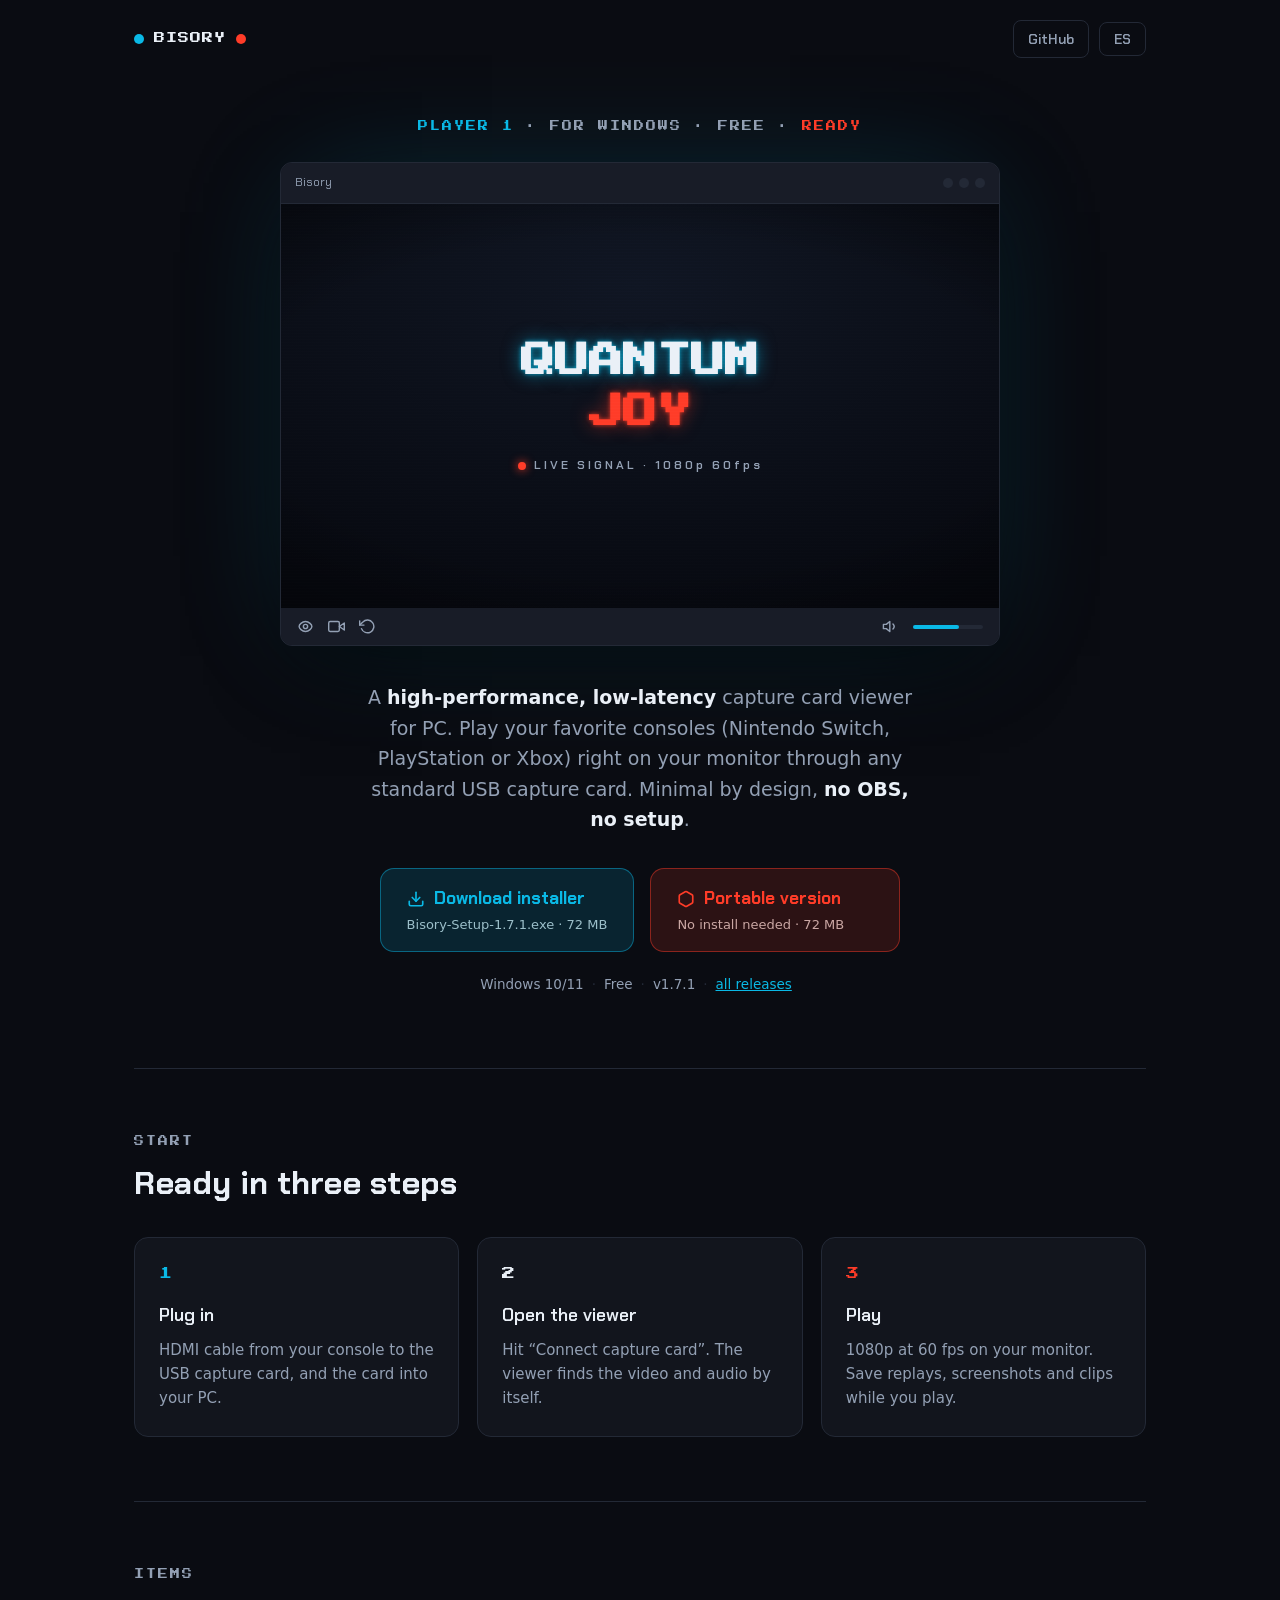
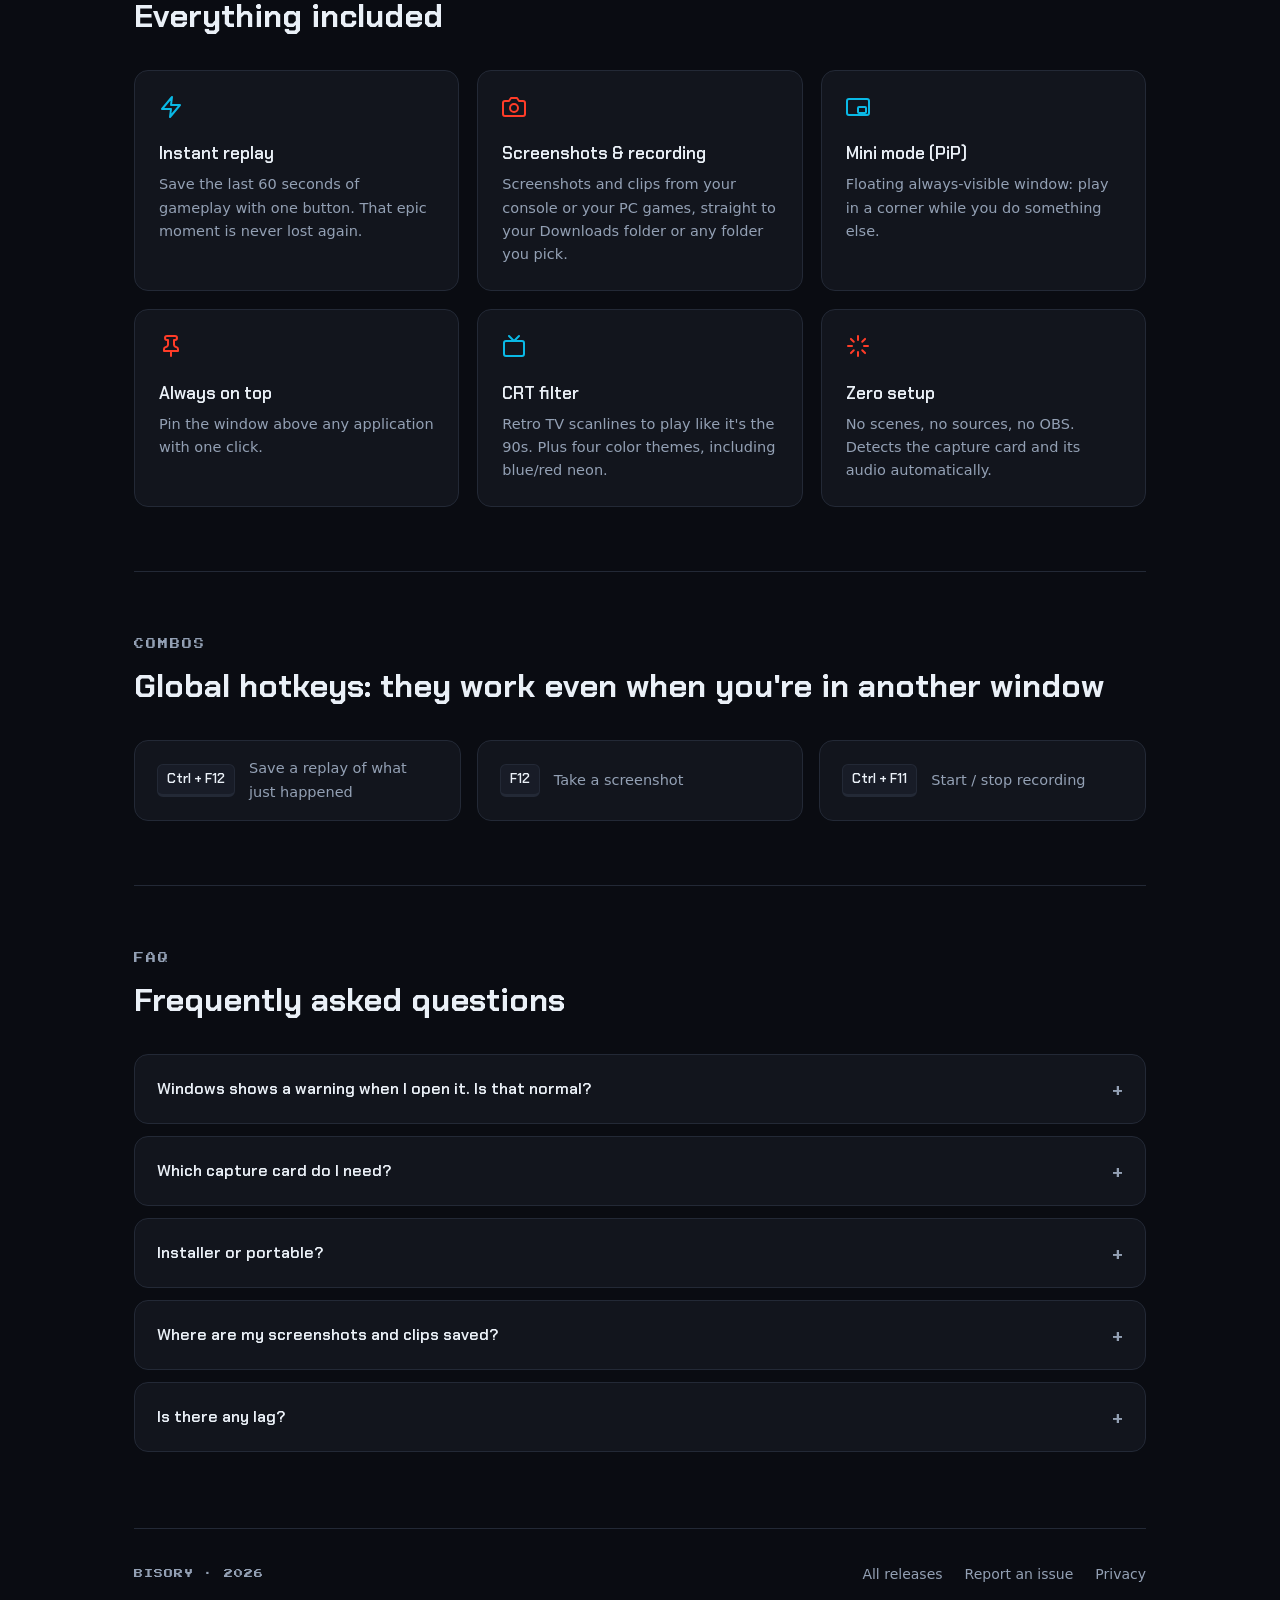
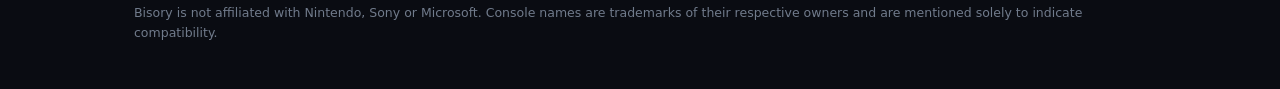
==== docs/index.html @ 3d4b0441 "Bisory 1.7.1 en la portada Co-Authored-By: Claude Opus 5.5 <noreply@anthropic.com>" ====
<!DOCTYPE html>
<html lang="es">
<head>
<meta charset="UTF-8">
<meta name="viewport" content="width=device-width, initial-scale=1">
<title>Bisory: Visor de capturadora para PC</title>
<meta name="description" content="Bisory: visor de capturadora de alto rendimiento y baja latencia. Juega tus consolas en el monitor de tu PC con cualquier capturadora USB. Sin OBS, sin configurar nada. Gratis.">
<link rel="icon" href="icon.ico">
<link rel="preconnect" href="https://fonts.googleapis.com">
<link rel="preconnect" href="https://fonts.gstatic.com" crossorigin>
<link href="https://fonts.googleapis.com/css2?family=Chakra+Petch:wght@500;600;700&family=Press+Start+2P&display=swap" rel="stylesheet">
<style>
  :root{
    --bg:#0A0C12;
    --surface:#12151D;
    --surface-2:#181C27;
    --border:#232936;
    --text:#EAF0F7;
    --muted:#93A0B4;
    --blue:#0AB9E6;
    --red:#FF3C28;
    --blue-dim:rgba(10,185,230,.14);
    --red-dim:rgba(255,60,40,.14);
    --radius:14px;
    --font-display:"Chakra Petch",system-ui,sans-serif;
    --font-pixel:"Press Start 2P",monospace;
    --font-body:system-ui,-apple-system,"Segoe UI",Roboto,sans-serif;
  }
  *{margin:0;padding:0;box-sizing:border-box}
  html{scroll-behavior:smooth}
  body{
    background:var(--bg);
    color:var(--text);
    font-family:var(--font-body);
    font-size:16px;
    line-height:1.6;
    -webkit-font-smoothing:antialiased;
  }
  ::selection{background:var(--blue);color:#03222c}

  a{color:var(--blue)}
  a:focus-visible,button:focus-visible,summary:focus-visible{
    outline:2px solid var(--blue);outline-offset:3px;border-radius:4px;
  }

  .wrap{max-width:1060px;margin:0 auto;padding:0 24px}

  /* ---------- top bar ---------- */
  header{
    display:flex;align-items:center;justify-content:space-between;
    padding:20px 0;
  }
  .brand{
    font-family:var(--font-pixel);font-size:11px;letter-spacing:1px;
    color:var(--text);text-decoration:none;display:flex;align-items:center;gap:10px;
  }
  .brand .dot-l{width:10px;height:10px;border-radius:50%;background:var(--blue)}
  .brand .dot-r{width:10px;height:10px;border-radius:50%;background:var(--red)}
  .top-actions{display:flex;align-items:center;gap:10px}
  .lang-btn,.gh-link{
    font-family:var(--font-display);font-weight:600;font-size:14px;
    color:var(--muted);background:none;border:1px solid var(--border);
    border-radius:8px;padding:7px 14px;cursor:pointer;text-decoration:none;
    transition:color .2s,border-color .2s;
  }
  .lang-btn:hover,.gh-link:hover{color:var(--text);border-color:var(--muted)}

  /* ---------- hero ---------- */
  .hero{padding:40px 0 72px;text-align:center}
  .eyebrow{
    font-family:var(--font-pixel);font-size:10px;color:var(--muted);
    letter-spacing:2px;display:block;margin-bottom:28px;
  }
  .eyebrow .b{color:var(--blue)} .eyebrow .r{color:var(--red)}

  /* the app window mock */
  .visor{
    max-width:720px;margin:0 auto;
    background:var(--surface);
    border:1px solid var(--border);
    border-radius:12px;
    box-shadow:0 30px 80px -20px rgba(0,0,0,.7), 0 0 120px -30px rgba(10,185,230,.25);
    overflow:hidden;
    text-align:left;
  }
  .visor-titlebar{
    display:flex;align-items:center;gap:8px;
    padding:10px 14px;background:var(--surface-2);
    border-bottom:1px solid var(--border);
    font-size:12px;color:var(--muted);font-family:var(--font-display);
  }
  .visor-titlebar .win-dots{display:flex;gap:6px;margin-left:auto}
  .visor-titlebar .win-dots span{width:10px;height:10px;border-radius:50%;background:var(--border)}
  .screen{
    position:relative;aspect-ratio:16/9;
    background:radial-gradient(120% 120% at 50% 20%, #101623 0%, #070910 70%);
    display:flex;flex-direction:column;align-items:center;justify-content:center;
    gap:18px;overflow:hidden;
  }
  .screen.on{animation:crt-on .55s cubic-bezier(.23,1,.32,1) both}
  @keyframes crt-on{
    0%{transform:scaleY(.006) scaleX(.7);filter:brightness(6)}
    55%{transform:scaleY(1.02) scaleX(1);filter:brightness(1.6)}
    100%{transform:scale(1);filter:brightness(1)}
  }
  /* scanlines */
  .screen::after{
    content:"";position:absolute;inset:0;pointer-events:none;
    background:repeating-linear-gradient(to bottom, rgba(255,255,255,.035) 0 1px, transparent 1px 3px);
    mix-blend-mode:overlay;
  }
  .screen::before{
    content:"";position:absolute;inset:0;pointer-events:none;
    background:radial-gradient(90% 70% at 50% 50%, transparent 60%, rgba(0,0,0,.5) 100%);
  }
  .screen h1{
    font-family:var(--font-pixel);font-size:clamp(18px,4.4vw,34px);
    line-height:1.5;text-align:center;
    color:var(--text);
    text-shadow:0 0 18px rgba(10,185,230,.55), 0 0 4px rgba(10,185,230,.8);
  }
  .screen h1 .r{color:var(--red);text-shadow:0 0 18px rgba(255,60,40,.55),0 0 4px rgba(255,60,40,.8)}
  .live{
    display:flex;align-items:center;gap:8px;
    font-family:var(--font-display);font-weight:600;font-size:12px;
    letter-spacing:3px;color:var(--muted);
  }
  .live i{
    width:8px;height:8px;border-radius:50%;background:var(--red);
    box-shadow:0 0 10px var(--red);
    animation:blink 1.6s ease-in-out infinite;
  }
  @keyframes blink{0%,100%{opacity:1}50%{opacity:.35}}
  .visor-toolbar{
    display:flex;align-items:center;gap:14px;
    padding:10px 16px;background:var(--surface-2);
    border-top:1px solid var(--border);
    color:var(--muted);
  }
  .visor-toolbar svg{width:17px;height:17px;flex:none}
  .visor-toolbar .sep{flex:1}
  .visor-toolbar .vol{
    width:70px;height:4px;border-radius:2px;background:var(--border);position:relative;
  }
  .visor-toolbar .vol::after{
    content:"";position:absolute;left:0;top:0;bottom:0;width:65%;
    border-radius:2px;background:var(--blue);
  }

  .tagline{
    max-width:560px;margin:36px auto 0;
    font-size:19px;color:var(--muted);
  }
  .tagline strong{color:var(--text);font-weight:600}

  /* ---------- download buttons: the joy-con pair ---------- */
  .dl-pair{
    display:flex;justify-content:center;gap:16px;margin-top:34px;flex-wrap:wrap;
  }
  .dl{
    display:flex;flex-direction:column;align-items:flex-start;gap:2px;
    font-family:var(--font-display);text-decoration:none;
    border-radius:var(--radius);padding:16px 26px;min-width:250px;
    border:1px solid;transition:transform .18s ease,box-shadow .18s ease;
  }
  .dl:active{transform:scale(.97)}
  .dl .t{font-weight:700;font-size:17px;display:flex;align-items:center;gap:9px}
  .dl .t svg{width:18px;height:18px}
  .dl .s{font-size:13px;opacity:.75;font-family:var(--font-body)}
  .dl-blue{
    color:#CDF3FD;background:var(--blue-dim);border-color:rgba(10,185,230,.45);
  }
  .dl-blue:hover{transform:translateY(-2px);box-shadow:0 8px 34px -6px rgba(10,185,230,.45)}
  .dl-blue .t{color:var(--blue)}
  .dl-red{
    color:#FFD9D4;background:var(--red-dim);border-color:rgba(255,60,40,.45);
  }
  .dl-red:hover{transform:translateY(-2px);box-shadow:0 8px 34px -6px rgba(255,60,40,.45)}
  .dl-red .t{color:var(--red)}
  .meta-line{
    margin-top:22px;font-size:13.5px;color:var(--muted);
    display:flex;justify-content:center;gap:8px;flex-wrap:wrap;
  }
  .meta-line span::after{content:"·";margin-left:8px;color:var(--border)}
  .meta-line span:last-child::after{content:""}

  /* ---------- sections ---------- */
  section{padding:64px 0;border-top:1px solid var(--border)}
  .sec-label{
    font-family:var(--font-pixel);font-size:10px;letter-spacing:2px;
    color:var(--muted);display:block;margin-bottom:14px;
  }
  h2{
    font-family:var(--font-display);font-weight:700;
    font-size:clamp(24px,3.4vw,32px);line-height:1.25;margin-bottom:34px;
  }

  /* steps: a real sequence */
  .steps{display:grid;grid-template-columns:repeat(3,1fr);gap:18px}
  .step{
    background:var(--surface);border:1px solid var(--border);
    border-radius:var(--radius);padding:26px 24px;
  }
  .step .n{
    font-family:var(--font-pixel);font-size:13px;color:var(--blue);
    display:block;margin-bottom:16px;
  }
  .step:nth-child(2) .n{color:var(--text)}
  .step:nth-child(3) .n{color:var(--red)}
  .step h3{font-family:var(--font-display);font-size:18px;font-weight:600;margin-bottom:8px}
  .step p{font-size:15px;color:var(--muted)}

  /* features */
  .grid{display:grid;grid-template-columns:repeat(3,1fr);gap:18px}
  .card{
    background:var(--surface);border:1px solid var(--border);
    border-radius:var(--radius);padding:24px;
    transition:border-color .2s;
  }
  .card:hover{border-color:#33405a}
  .card svg{width:24px;height:24px;color:var(--blue);margin-bottom:14px}
  .card:nth-child(even) svg{color:var(--red)}
  .card h3{font-family:var(--font-display);font-size:17px;font-weight:600;margin-bottom:6px}
  .card p{font-size:14.5px;color:var(--muted)}

  /* hotkeys */
  .keys{display:flex;gap:16px;flex-wrap:wrap}
  .key-row{
    display:flex;align-items:center;gap:14px;
    background:var(--surface);border:1px solid var(--border);
    border-radius:var(--radius);padding:16px 22px;flex:1;min-width:240px;
  }
  kbd{
    font-family:var(--font-display);font-size:13px;font-weight:600;
    background:var(--surface-2);border:1px solid var(--border);
    border-bottom-width:3px;border-radius:6px;padding:4px 9px;
    color:var(--text);white-space:nowrap;
  }
  .key-row p{font-size:14.5px;color:var(--muted)}

  /* faq */
  details{
    background:var(--surface);border:1px solid var(--border);
    border-radius:var(--radius);margin-bottom:12px;overflow:hidden;
  }
  summary{
    font-family:var(--font-display);font-weight:600;font-size:16px;
    padding:18px 22px;cursor:pointer;list-style:none;
    display:flex;justify-content:space-between;align-items:center;gap:12px;
  }
  summary::-webkit-details-marker{display:none}
  summary::after{content:"+";font-size:20px;color:var(--muted);flex:none}
  details[open] summary::after{content:"–"}
  details .a{padding:0 22px 20px;color:var(--muted);font-size:15px}
  details .a strong{color:var(--text)}
  details .a code{
    font-family:var(--font-display);background:var(--surface-2);
    padding:1px 7px;border-radius:5px;font-size:13.5px;color:var(--text);
  }

  /* footer */
  footer{
    border-top:1px solid var(--border);padding:34px 0 46px;
    display:flex;justify-content:space-between;align-items:center;gap:14px;flex-wrap:wrap;
    color:var(--muted);font-size:14px;
  }
  footer .f-brand{font-family:var(--font-pixel);font-size:9px;letter-spacing:1px}
  footer .legal{flex-basis:100%;font-size:12.5px;color:var(--muted);opacity:.75;margin-top:4px}
  footer nav{display:flex;gap:22px;flex-wrap:wrap}
  footer a{color:var(--muted);text-decoration:none}
  footer a:hover{color:var(--text)}

  /* ---------- responsive ---------- */
  @media (max-width:860px){
    .steps,.grid{grid-template-columns:1fr 1fr}
  }
  @media (max-width:600px){
    .steps,.grid{grid-template-columns:1fr}
    .hero{padding-top:22px}
    .visor-toolbar{gap:10px}
    .visor-toolbar .vol{display:none}
    .dl{width:100%;align-items:center}
    .dl .s{text-align:center}
    section{padding:48px 0}
  }
  @media (prefers-reduced-motion:reduce){
    .screen.on{animation:none}
    .live i{animation:none}
    .dl,.dl:hover{transition:none;transform:none}
    html{scroll-behavior:auto}
  }
</style>
</head>
<body>

<div class="wrap">
  <header>
    <a class="brand" href="#"><span class="dot-l"></span>BISORY<span class="dot-r"></span></a>
    <div class="top-actions">
      <a class="gh-link" href="https://github.com/ylimecc/Bisory" rel="noopener">GitHub</a>
      <button class="lang-btn" id="langBtn" aria-label="Switch language">EN</button>
    </div>
  </header>

  <!-- ================= HERO ================= -->
  <main class="hero">
    <span class="eyebrow"><span class="b">PLAYER 1</span> · <span data-i18n="eyebrow">PARA WINDOWS · GRATIS</span> · <span class="r">READY</span></span>

    <div class="visor" role="img" aria-label="Ventana de la aplicación Bisory mostrando la señal de una consola">
      <div class="visor-titlebar">
        Bisory
        <div class="win-dots"><span></span><span></span><span></span></div>
      </div>
      <div class="screen" id="screen">
        <h1>QUANTUM<br><span class="r">JOY</span></h1>
        <div class="live"><i></i><span data-i18n="live">SEÑAL EN VIVO · 1080p 60fps</span></div>
      </div>
      <div class="visor-toolbar" aria-hidden="true">
        <svg viewBox="0 0 24 24" fill="none" stroke="currentColor" stroke-width="2" stroke-linecap="round" stroke-linejoin="round"><circle cx="12" cy="12" r="3"/><path d="M12 5c-5 0-9 4.5-9 7s4 7 9 7 9-4.5 9-7-4-7-9-7z"/></svg>
        <svg viewBox="0 0 24 24" fill="none" stroke="currentColor" stroke-width="2" stroke-linecap="round" stroke-linejoin="round"><path d="M23 7l-7 5 7 5V7z"/><rect x="1" y="5" width="15" height="14" rx="2"/></svg>
        <svg viewBox="0 0 24 24" fill="none" stroke="currentColor" stroke-width="2" stroke-linecap="round" stroke-linejoin="round"><path d="M1 4v6h6"/><path d="M3.5 15a9 9 0 1 0 2-9.4L1 10"/></svg>
        <div class="sep"></div>
        <svg viewBox="0 0 24 24" fill="none" stroke="currentColor" stroke-width="2" stroke-linecap="round" stroke-linejoin="round"><polygon points="11 5 6 9 2 9 2 15 6 15 11 19 11 5"/><path d="M15.5 8.5a5 5 0 0 1 0 7"/></svg>
        <div class="vol"></div>
      </div>
    </div>

    <p class="tagline" data-i18n="tagline">Visor de capturadora <strong>de alto rendimiento y baja latencia</strong> para PC. Juega tus consolas favoritas (Nintendo Switch, PlayStation o Xbox) directamente en tu monitor con cualquier capturadora USB estándar. Minimalista, <strong>sin OBS, sin configurar nada</strong>.</p>

    <div class="dl-pair">
      <a class="dl dl-blue" href="https://github.com/ylimecc/Bisory/releases/download/v1.7.1/Bisory-Setup-1.7.1.exe">
        <span class="t">
          <svg viewBox="0 0 24 24" fill="none" stroke="currentColor" stroke-width="2.2" stroke-linecap="round" stroke-linejoin="round"><path d="M21 15v4a2 2 0 0 1-2 2H5a2 2 0 0 1-2-2v-4"/><polyline points="7 10 12 15 17 10"/><line x1="12" y1="15" x2="12" y2="3"/></svg>
          <span data-i18n="dl1">Descargar instalador</span>
        </span>
        <span class="s" data-i18n="dl1s">Bisory-Setup-1.7.1.exe · 72 MB</span>
      </a>
      <a class="dl dl-red" href="https://github.com/ylimecc/Bisory/releases/download/v1.7.1/Bisory-Portable-1.7.1.exe">
        <span class="t">
          <svg viewBox="0 0 24 24" fill="none" stroke="currentColor" stroke-width="2.2" stroke-linecap="round" stroke-linejoin="round"><path d="M21 16V8a2 2 0 0 0-1-1.73l-7-4a2 2 0 0 0-2 0l-7 4A2 2 0 0 0 3 8v8a2 2 0 0 0 1 1.73l7 4a2 2 0 0 0 2 0l7-4A2 2 0 0 0 21 16z"/></svg>
          <span data-i18n="dl2">Versión portable</span>
        </span>
        <span class="s" data-i18n="dl2s">Sin instalación · 72 MB</span>
      </a>
    </div>

    <div class="meta-line">
      <span>Windows 10/11</span>
      <span data-i18n="meta1">Gratis</span>
      <span>v1.7.1</span>
      <span><a href="https://github.com/ylimecc/Bisory/releases" rel="noopener" data-i18n="meta2">todas las versiones</a></span>
    </div>
  </main>

  <!-- ================= STEPS ================= -->
  <section id="como">
    <span class="sec-label" data-i18n="s1label">START</span>
    <h2 data-i18n="s1title">Listo en tres pasos</h2>
    <div class="steps">
      <div class="step">
        <span class="n">1</span>
        <h3 data-i18n="st1t">Conecta</h3>
        <p data-i18n="st1p">De tu consola, cable HDMI a la capturadora USB, y la capturadora a tu PC.</p>
      </div>
      <div class="step">
        <span class="n">2</span>
        <h3 data-i18n="st2t">Abre el visor</h3>
        <p data-i18n="st2p">Pulsa «Conectar capturadora». El visor detecta el video y el audio solo.</p>
      </div>
      <div class="step">
        <span class="n">3</span>
        <h3 data-i18n="st3t">Juega</h3>
        <p data-i18n="st3p">1080p a 60 fps en tu monitor. Guarda replays, capturas y clips mientras juegas.</p>
      </div>
    </div>
  </section>

  <!-- ================= FEATURES ================= -->
  <section id="funciones">
    <span class="sec-label" data-i18n="s2label">ITEMS</span>
    <h2 data-i18n="s2title">Todo lo que trae</h2>
    <div class="grid">
      <div class="card">
        <svg viewBox="0 0 24 24" fill="none" stroke="currentColor" stroke-width="2" stroke-linecap="round" stroke-linejoin="round"><polygon points="13 2 3 14 12 14 11 22 21 10 12 10 13 2"/></svg>
        <h3 data-i18n="f1t">Replay instantáneo</h3>
        <p data-i18n="f1p">Guarda los últimos 60 segundos de juego con un botón. Ese golazo ya no se pierde.</p>
      </div>
      <div class="card">
        <svg viewBox="0 0 24 24" fill="none" stroke="currentColor" stroke-width="2" stroke-linecap="round" stroke-linejoin="round"><path d="M23 19a2 2 0 0 1-2 2H3a2 2 0 0 1-2-2V8a2 2 0 0 1 2-2h4l2-3h6l2 3h4a2 2 0 0 1 2 2z"/><circle cx="12" cy="13" r="4"/></svg>
        <h3 data-i18n="f2t">Captura y grabación</h3>
        <p data-i18n="f2p">Screenshots y clips de tu consola o de tus juegos de PC, directo a tu carpeta de Descargas o a la que tú elijas.</p>
      </div>
      <div class="card">
        <svg viewBox="0 0 24 24" fill="none" stroke="currentColor" stroke-width="2" stroke-linecap="round" stroke-linejoin="round"><rect x="1" y="4" width="22" height="16" rx="2"/><rect x="12" y="12" width="8" height="6" rx="1"/></svg>
        <h3 data-i18n="f3t">Modo mini (PiP)</h3>
        <p data-i18n="f3p">Ventana flotante siempre visible: juega en una esquina mientras haces otra cosa.</p>
      </div>
      <div class="card">
        <svg viewBox="0 0 24 24" fill="none" stroke="currentColor" stroke-width="2" stroke-linecap="round" stroke-linejoin="round"><line x1="12" y1="17" x2="12" y2="22"/><path d="M5 17h14v-1.76a2 2 0 0 0-1.11-1.79l-1.78-.9A2 2 0 0 1 15 10.76V6h1a2 2 0 0 0 0-4H8a2 2 0 0 0 0 4h1v4.76a2 2 0 0 1-1.11 1.79l-1.78.9A2 2 0 0 0 5 15.24Z"/></svg>
        <h3 data-i18n="f4t">Siempre encima</h3>
        <p data-i18n="f4p">Fija la ventana sobre cualquier aplicación con un clic.</p>
      </div>
      <div class="card">
        <svg viewBox="0 0 24 24" fill="none" stroke="currentColor" stroke-width="2" stroke-linecap="round" stroke-linejoin="round"><rect x="2" y="7" width="20" height="15" rx="2"/><polyline points="17 2 12 7 7 2"/></svg>
        <h3 data-i18n="f5t">Filtro CRT</h3>
        <p data-i18n="f5p">Scanlines de tele retro para jugar como en los 90. Y cuatro temas de color, incluido el neón azul/rojo.</p>
      </div>
      <div class="card">
        <svg viewBox="0 0 24 24" fill="none" stroke="currentColor" stroke-width="2" stroke-linecap="round" stroke-linejoin="round"><path d="M12 2v4"/><path d="M12 18v4"/><path d="M4.93 4.93l2.83 2.83"/><path d="M16.24 16.24l2.83 2.83"/><path d="M2 12h4"/><path d="M18 12h4"/><path d="M4.93 19.07l2.83-2.83"/><path d="M16.24 7.76l2.83-2.83"/></svg>
        <h3 data-i18n="f6t">Cero configuración</h3>
        <p data-i18n="f6p">Sin escenas, sin fuentes, sin OBS. Detecta la capturadora y el audio automáticamente.</p>
      </div>
    </div>
  </section>

  <!-- ================= HOTKEYS ================= -->
  <section id="hotkeys">
    <span class="sec-label" data-i18n="s3label">COMBOS</span>
    <h2 data-i18n="s3title">Atajos globales: funcionan aunque estés en otra ventana</h2>
    <div class="keys">
      <div class="key-row"><kbd>Ctrl + F12</kbd><p data-i18n="k1">Guardar replay de lo que acaba de pasar</p></div>
      <div class="key-row"><kbd>F12</kbd><p data-i18n="k2">Captura de pantalla</p></div>
      <div class="key-row"><kbd>Ctrl + F11</kbd><p data-i18n="k3">Grabar / detener clip</p></div>
    </div>
  </section>

  <!-- ================= FAQ ================= -->
  <section id="faq">
    <span class="sec-label">FAQ</span>
    <h2 data-i18n="s4title">Preguntas frecuentes</h2>

    <details>
      <summary data-i18n="q1">Windows me muestra una advertencia al abrirlo, ¿es normal?</summary>
      <div class="a" data-i18n-html="a1">Sí. El aviso de SmartScreen aparece porque el ejecutable no está firmado digitalmente (un certificado de firma cuesta cientos de dólares al año, y esta app es gratis). Pulsa <strong>«Más información» → «Ejecutar de todas formas»</strong>.</div>
    </details>
    <details>
      <summary data-i18n="q2">¿Qué capturadora necesito?</summary>
      <div class="a" data-i18n-html="a2">Cualquier capturadora USB HDMI genérica sirve. Está probado con capturadoras económicas de chip <code>MS2130</code> (como las Steren de ~$300 MXN) a 1080p 60 fps. Conéctala a un puerto USB 3.0 si tu PC tiene.</div>
    </details>
    <details>
      <summary data-i18n="q3">¿Instalador o portable?</summary>
      <div class="a" data-i18n-html="a3"><strong>Instalador</strong>: se instala normal, con acceso directo en el menú de inicio. <strong>Portable</strong>: un solo .exe que corre desde donde lo pongas (una USB, por ejemplo), sin instalar nada. Las dos versiones hacen exactamente lo mismo.</div>
    </details>
    <details>
      <summary data-i18n="q4">¿Dónde se guardan mis capturas y clips?</summary>
      <div class="a" data-i18n-html="a4">Por defecto en tu carpeta de <strong>Descargas</strong>. Puedes elegir otra carpeta en Ajustes → «Elegir carpeta de guardado».</div>
    </details>
    <details>
      <summary data-i18n="q5">¿Tiene retraso (lag)?</summary>
      <div class="a" data-i18n-html="a5">El retraso depende de la capturadora, no del visor. Con una MS2130 es de unas décimas de segundo: perfecto para jugar casual, RPGs o plataformas. Para juegos de pelea competitivos, juega mirando la TV y usa el visor para grabar.</div>
    </details>
  </section>

  <footer>
    <span class="f-brand">BISORY · 2026</span>
    <nav>
      <a href="https://github.com/ylimecc/Bisory/releases" rel="noopener" data-i18n="ft1">Todas las versiones</a>
      <a href="https://github.com/ylimecc/Bisory/issues" rel="noopener" data-i18n="ft3">Reportar un problema</a>
      <a href="privacidad.html" data-i18n="ft4">Privacidad</a>
    </nav>
    <p class="legal" data-i18n="legal">Bisory no está afiliado a Nintendo, Sony ni Microsoft. Los nombres de consolas son marcas de sus respectivos titulares y se mencionan únicamente para indicar compatibilidad.</p>
  </footer>
</div>

<script>
/* ---------- i18n ---------- */
const STRINGS = {
  es: {
    eyebrow:"PARA WINDOWS · GRATIS",
    live:"SEÑAL EN VIVO · 1080p 60fps",
    tagline:'Visor de capturadora <strong>de alto rendimiento y baja latencia</strong> para PC. Juega tus consolas favoritas (Nintendo Switch, PlayStation o Xbox) directamente en tu monitor con cualquier capturadora USB estándar. Minimalista, <strong>sin OBS, sin configurar nada</strong>.',
    dl1:"Descargar instalador", dl1s:"Bisory-Setup-1.7.1.exe · 72 MB",
    dl2:"Versión portable", dl2s:"Sin instalación · 72 MB",
    meta1:"Gratis", meta2:"todas las versiones",
    s1label:"START", s1title:"Listo en tres pasos",
    st1t:"Conecta", st1p:"De tu consola, cable HDMI a la capturadora USB, y la capturadora a tu PC.",
    st2t:"Abre el visor", st2p:"Pulsa «Conectar capturadora». El visor detecta el video y el audio solo.",
    st3t:"Juega", st3p:"1080p a 60 fps en tu monitor. Guarda replays, capturas y clips mientras juegas.",
    s2label:"ITEMS", s2title:"Todo lo que trae",
    f1t:"Replay instantáneo", f1p:"Guarda los últimos 60 segundos de juego con un botón. Ese golazo ya no se pierde.",
    f2t:"Captura y grabación", f2p:"Screenshots y clips de tu consola o de tus juegos de PC, directo a tu carpeta de Descargas o a la que tú elijas.",
    f3t:"Modo mini (PiP)", f3p:"Ventana flotante siempre visible: juega en una esquina mientras haces otra cosa.",
    f4t:"Siempre encima", f4p:"Fija la ventana sobre cualquier aplicación con un clic.",
    f5t:"Filtro CRT", f5p:"Scanlines de tele retro para jugar como en los 90. Y cuatro temas de color, incluido el neón azul/rojo.",
    f6t:"Cero configuración", f6p:"Sin escenas, sin fuentes, sin OBS. Detecta la capturadora y el audio automáticamente.",
    s3label:"COMBOS", s3title:"Atajos globales: funcionan aunque estés en otra ventana",
    k1:"Guardar replay de lo que acaba de pasar", k2:"Captura de pantalla", k3:"Grabar / detener clip",
    s4title:"Preguntas frecuentes",
    q1:"Windows me muestra una advertencia al abrirlo, ¿es normal?",
    a1:'Sí. El aviso de SmartScreen aparece porque el ejecutable no está firmado digitalmente (un certificado de firma cuesta cientos de dólares al año, y esta app es gratis). Pulsa <strong>«Más información» → «Ejecutar de todas formas»</strong>.',
    q2:"¿Qué capturadora necesito?",
    a2:'Cualquier capturadora USB HDMI genérica sirve. Está probado con capturadoras económicas de chip <code>MS2130</code> (como las Steren de ~$300 MXN) a 1080p 60 fps. Conéctala a un puerto USB 3.0 si tu PC tiene.',
    q3:"¿Instalador o portable?",
    a3:'<strong>Instalador</strong>: se instala normal, con acceso directo en el menú de inicio. <strong>Portable</strong>: un solo .exe que corre desde donde lo pongas (una USB, por ejemplo), sin instalar nada. Las dos versiones hacen exactamente lo mismo.',
    q4:"¿Dónde se guardan mis capturas y clips?",
    a4:'Por defecto en tu carpeta de <strong>Descargas</strong>. Puedes elegir otra carpeta en Ajustes → «Elegir carpeta de guardado».',
    q5:"¿Tiene retraso (lag)?",
    a5:'El retraso depende de la capturadora, no del visor. Con una MS2130 es de unas décimas de segundo: perfecto para jugar casual, RPGs o plataformas. Para juegos de pelea competitivos, juega mirando la TV y usa el visor para grabar.',
    ft1:"Todas las versiones", ft3:"Reportar un problema", ft4:"Privacidad",
    legal:"Bisory no está afiliado a Nintendo, Sony ni Microsoft. Los nombres de consolas son marcas de sus respectivos titulares y se mencionan únicamente para indicar compatibilidad.",
    title:"Bisory: Visor de capturadora para PC"
  },
  en: {
    eyebrow:"FOR WINDOWS · FREE",
    live:"LIVE SIGNAL · 1080p 60fps",
    tagline:'A <strong>high-performance, low-latency</strong> capture card viewer for PC. Play your favorite consoles (Nintendo Switch, PlayStation or Xbox) right on your monitor through any standard USB capture card. Minimal by design, <strong>no OBS, no setup</strong>.',
    dl1:"Download installer", dl1s:"Bisory-Setup-1.7.1.exe · 72 MB",
    dl2:"Portable version", dl2s:"No install needed · 72 MB",
    meta1:"Free", meta2:"all releases",
    s1label:"START", s1title:"Ready in three steps",
    st1t:"Plug in", st1p:"HDMI cable from your console to the USB capture card, and the card into your PC.",
    st2t:"Open the viewer", st2p:"Hit “Connect capture card”. The viewer finds the video and audio by itself.",
    st3t:"Play", st3p:"1080p at 60 fps on your monitor. Save replays, screenshots and clips while you play.",
    s2label:"ITEMS", s2title:"Everything included",
    f1t:"Instant replay", f1p:"Save the last 60 seconds of gameplay with one button. That epic moment is never lost again.",
    f2t:"Screenshots & recording", f2p:"Screenshots and clips from your console or your PC games, straight to your Downloads folder or any folder you pick.",
    f3t:"Mini mode (PiP)", f3p:"Floating always-visible window: play in a corner while you do something else.",
    f4t:"Always on top", f4p:"Pin the window above any application with one click.",
    f5t:"CRT filter", f5p:"Retro TV scanlines to play like it's the 90s. Plus four color themes, including blue/red neon.",
    f6t:"Zero setup", f6p:"No scenes, no sources, no OBS. Detects the capture card and its audio automatically.",
    s3label:"COMBOS", s3title:"Global hotkeys: they work even when you're in another window",
    k1:"Save a replay of what just happened", k2:"Take a screenshot", k3:"Start / stop recording",
    s4title:"Frequently asked questions",
    q1:"Windows shows a warning when I open it. Is that normal?",
    a1:'Yes. The SmartScreen warning appears because the executable is not code-signed (a signing certificate costs hundreds of dollars a year, and this app is free). Click <strong>“More info” → “Run anyway”</strong>.',
    q2:"Which capture card do I need?",
    a2:'Any generic USB HDMI capture card works. Tested with cheap <code>MS2130</code>-chip cards at 1080p 60 fps. Plug it into a USB 3.0 port if your PC has one.',
    q3:"Installer or portable?",
    a3:'<strong>Installer</strong>: installs normally, with a Start-menu shortcut. <strong>Portable</strong>: a single .exe that runs from anywhere (a USB stick, for example), nothing to install. Both versions do exactly the same.',
    q4:"Where are my screenshots and clips saved?",
    a4:'In your <strong>Downloads</strong> folder by default. You can pick another folder in Settings → “Choose save folder”.',
    q5:"Is there any lag?",
    a5:'Latency comes from the capture card, not the viewer. With an MS2130 it\'s a few tenths of a second: great for casual play, RPGs or platformers. For competitive fighting games, play on the TV and use the viewer to record.',
    ft1:"All releases", ft3:"Report an issue", ft4:"Privacy",
    legal:"Bisory is not affiliated with Nintendo, Sony or Microsoft. Console names are trademarks of their respective owners and are mentioned solely to indicate compatibility.",
    title:"Bisory: Capture card viewer for PC"
  }
};

const langBtn = document.getElementById("langBtn");
let lang = localStorage.getItem("vs-lang") || (navigator.language||"es").slice(0,2);
if (lang !== "en") lang = "es";

function apply(){
  const t = STRINGS[lang];
  document.documentElement.lang = lang;
  document.title = t.title;
  langBtn.textContent = lang === "es" ? "EN" : "ES";
  document.querySelectorAll("[data-i18n]").forEach(el=>{
    const k = el.getAttribute("data-i18n");
    if (t[k] !== undefined) el.innerHTML = t[k];
  });
  document.querySelectorAll("[data-i18n-html]").forEach(el=>{
    const k = el.getAttribute("data-i18n-html");
    if (t[k] !== undefined) el.innerHTML = t[k];
  });
}
langBtn.addEventListener("click", ()=>{
  lang = lang === "es" ? "en" : "es";
  localStorage.setItem("vs-lang", lang);
  apply();
});
apply();

/* ---------- CRT power-on ---------- */
window.addEventListener("load", ()=>{
  document.getElementById("screen").classList.add("on");
});
</script>
  <script>if ("serviceWorker" in navigator) navigator.serviceWorker.register("sw.js");</script>
</body>
</html>
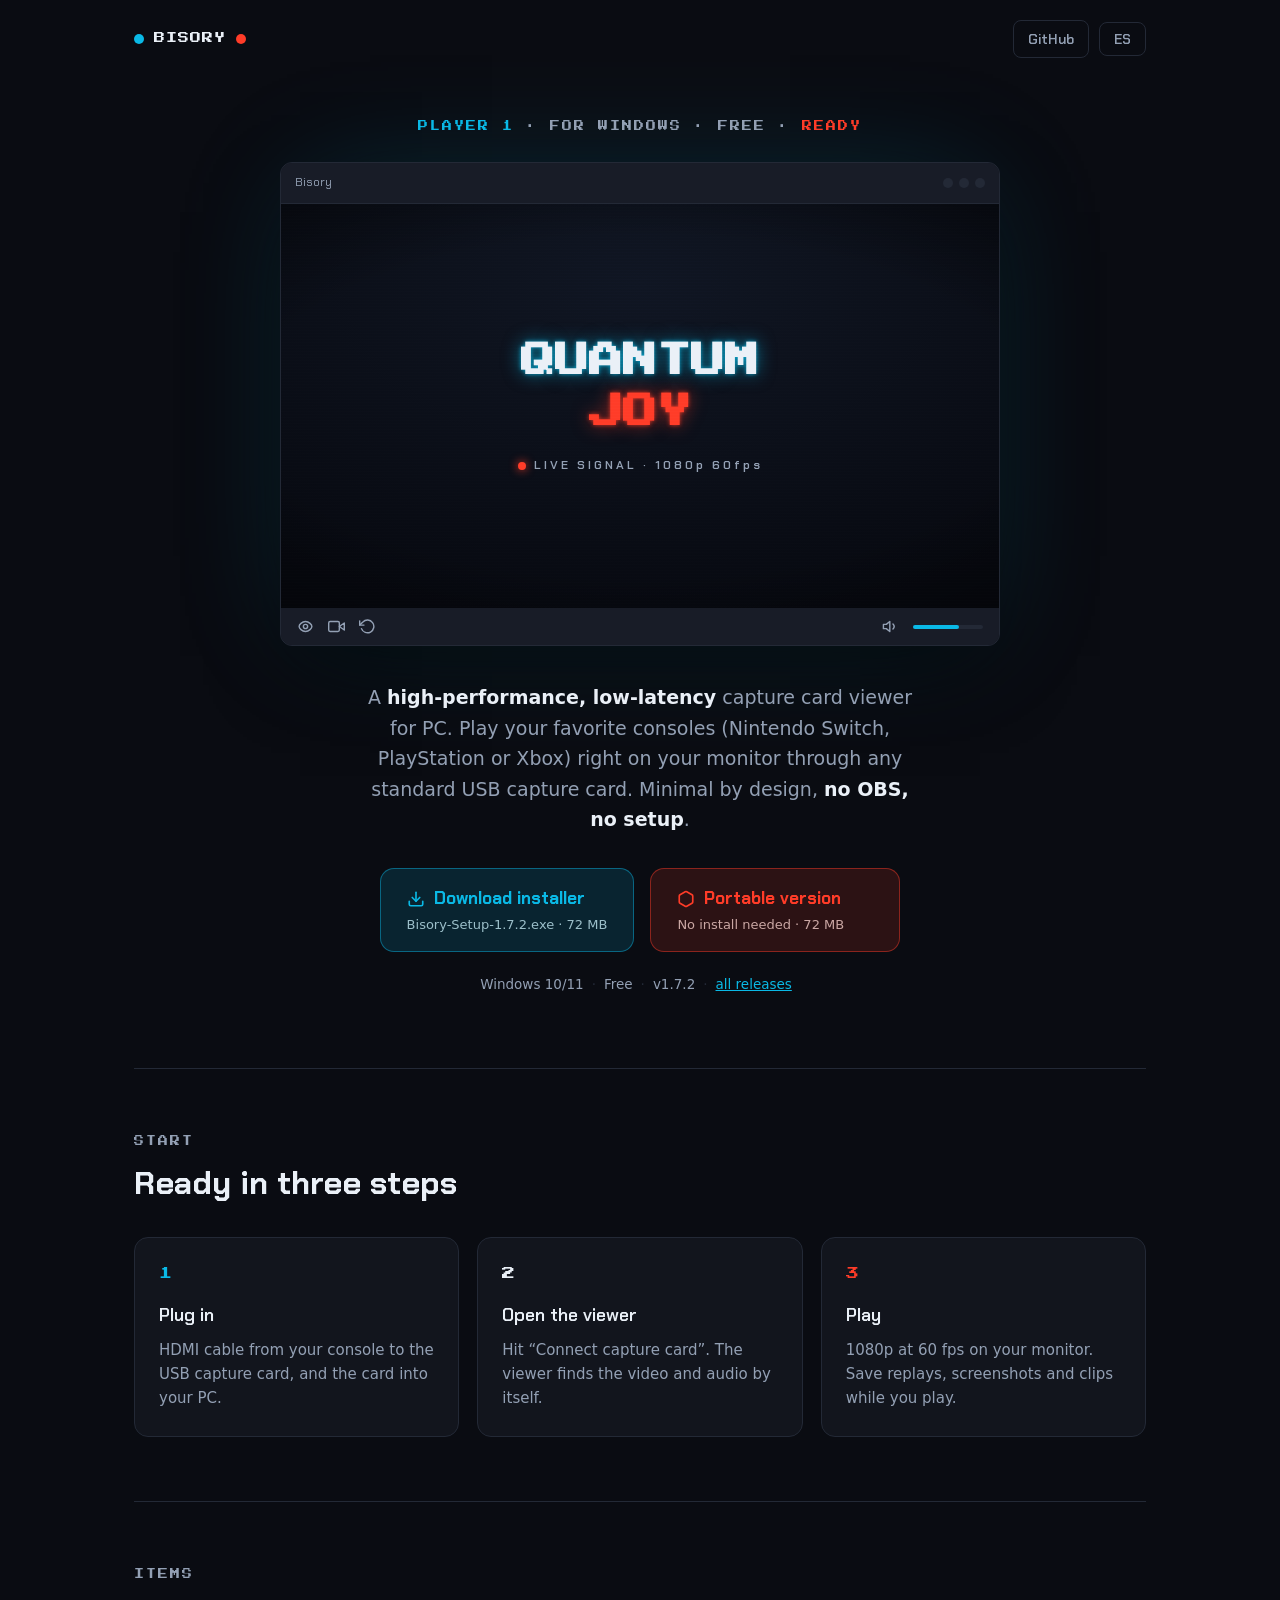
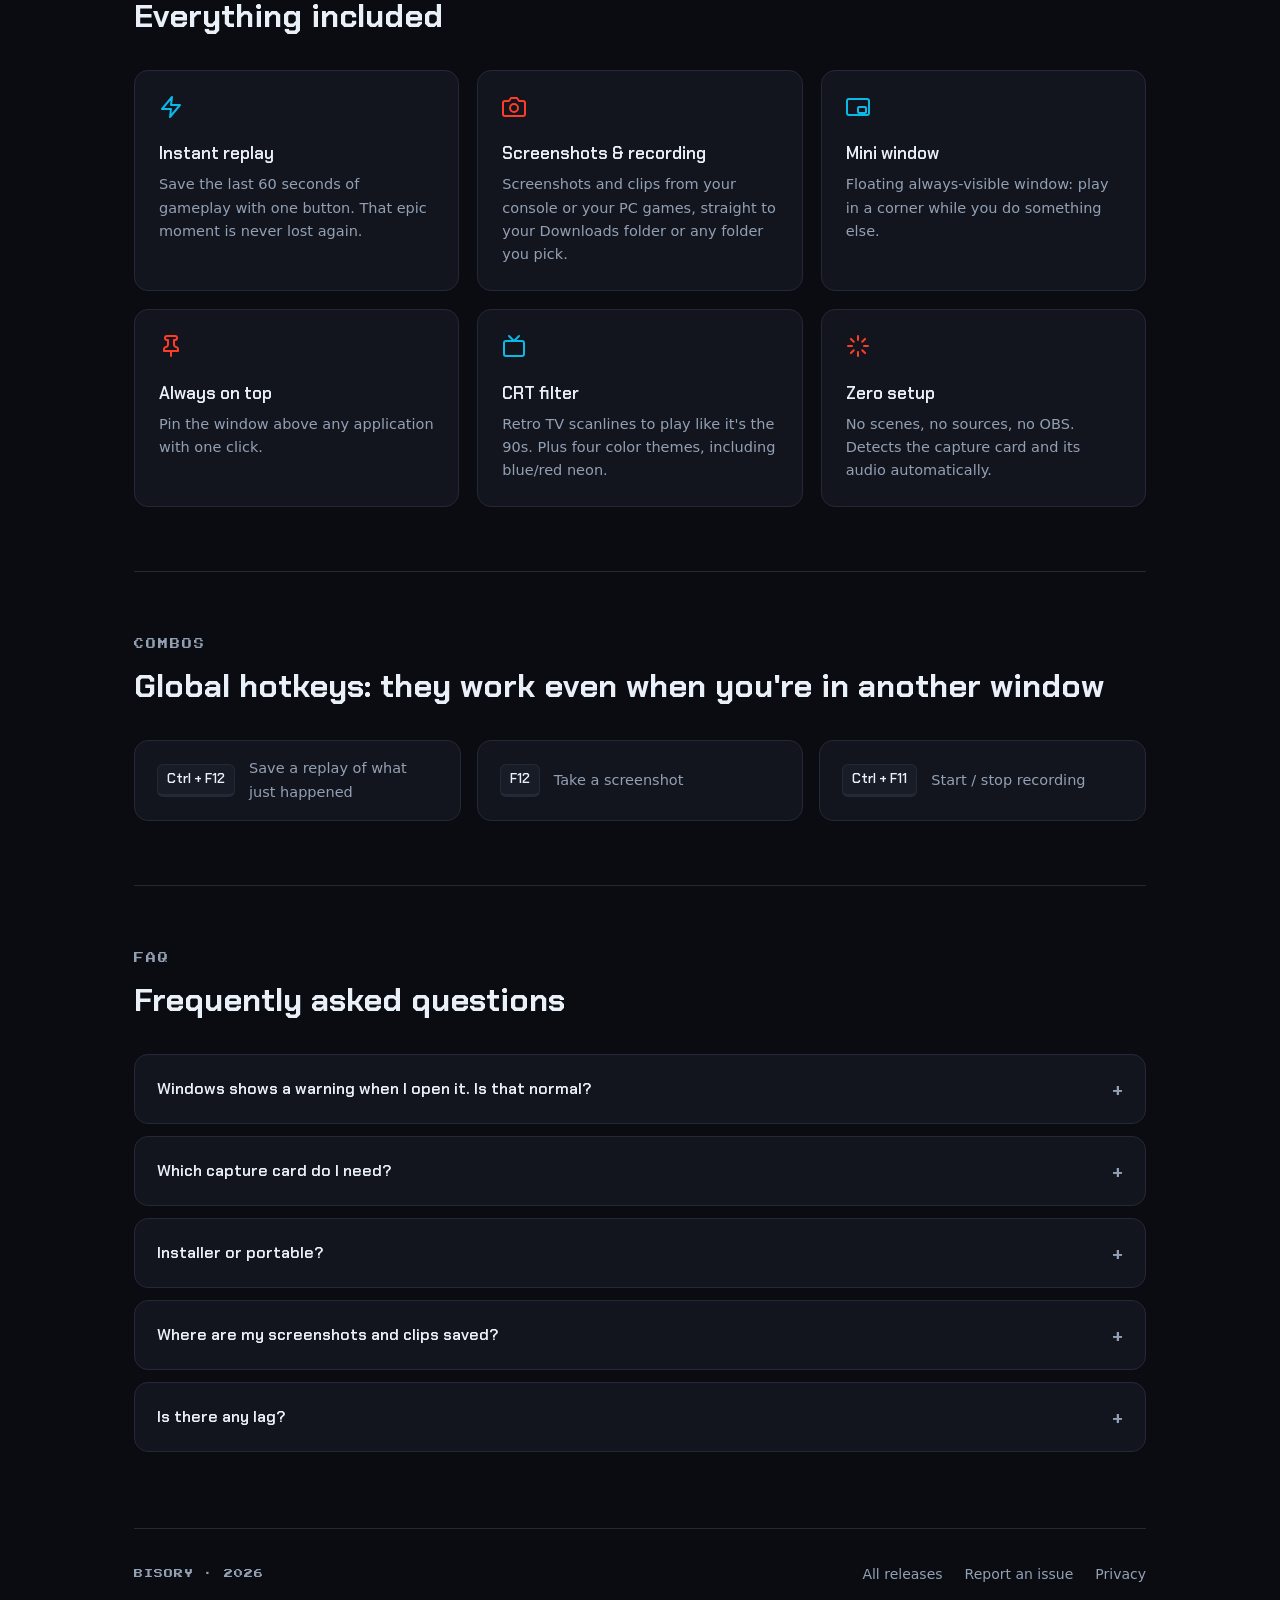
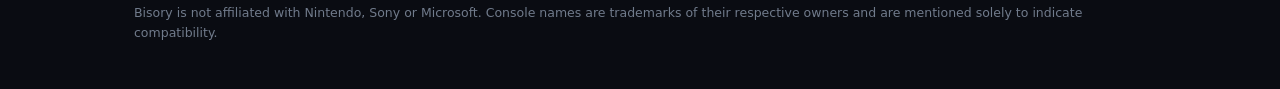
==== commit fa4315f3: "Bisory 1.7.2 en la portada; FAQ con el nombre nuevo del botón de carpeta Co-Authored-By: Claude Opus" ====
--- a/docs/index.html
+++ b/docs/index.html
@@ -328,14 +328,14 @@
     <p class="tagline" data-i18n="tagline">Visor de capturadora <strong>de alto rendimiento y baja latencia</strong> para PC. Juega tus consolas favoritas (Nintendo Switch, PlayStation o Xbox) directamente en tu monitor con cualquier capturadora USB estándar. Minimalista, <strong>sin OBS, sin configurar nada</strong>.</p>
 
     <div class="dl-pair">
-      <a class="dl dl-blue" href="https://github.com/ylimecc/Bisory/releases/download/v1.7.1/Bisory-Setup-1.7.1.exe">
+      <a class="dl dl-blue" href="https://github.com/ylimecc/Bisory/releases/download/v1.7.2/Bisory-Setup-1.7.2.exe">
         <span class="t">
           <svg viewBox="0 0 24 24" fill="none" stroke="currentColor" stroke-width="2.2" stroke-linecap="round" stroke-linejoin="round"><path d="M21 15v4a2 2 0 0 1-2 2H5a2 2 0 0 1-2-2v-4"/><polyline points="7 10 12 15 17 10"/><line x1="12" y1="15" x2="12" y2="3"/></svg>
           <span data-i18n="dl1">Descargar instalador</span>
         </span>
-        <span class="s" data-i18n="dl1s">Bisory-Setup-1.7.1.exe · 72 MB</span>
+        <span class="s" data-i18n="dl1s">Bisory-Setup-1.7.2.exe · 72 MB</span>
       </a>
-      <a class="dl dl-red" href="https://github.com/ylimecc/Bisory/releases/download/v1.7.1/Bisory-Portable-1.7.1.exe">
+      <a class="dl dl-red" href="https://github.com/ylimecc/Bisory/releases/download/v1.7.2/Bisory-Portable-1.7.2.exe">
         <span class="t">
           <svg viewBox="0 0 24 24" fill="none" stroke="currentColor" stroke-width="2.2" stroke-linecap="round" stroke-linejoin="round"><path d="M21 16V8a2 2 0 0 0-1-1.73l-7-4a2 2 0 0 0-2 0l-7 4A2 2 0 0 0 3 8v8a2 2 0 0 0 1 1.73l7 4a2 2 0 0 0 2 0l7-4A2 2 0 0 0 21 16z"/></svg>
           <span data-i18n="dl2">Versión portable</span>
@@ -347,7 +347,7 @@
     <div class="meta-line">
       <span>Windows 10/11</span>
       <span data-i18n="meta1">Gratis</span>
-      <span>v1.7.1</span>
+      <span>v1.7.2</span>
       <span><a href="https://github.com/ylimecc/Bisory/releases" rel="noopener" data-i18n="meta2">todas las versiones</a></span>
     </div>
   </main>
@@ -392,7 +392,7 @@
       </div>
       <div class="card">
         <svg viewBox="0 0 24 24" fill="none" stroke="currentColor" stroke-width="2" stroke-linecap="round" stroke-linejoin="round"><rect x="1" y="4" width="22" height="16" rx="2"/><rect x="12" y="12" width="8" height="6" rx="1"/></svg>
-        <h3 data-i18n="f3t">Modo mini (PiP)</h3>
+        <h3 data-i18n="f3t">Ventana mini</h3>
         <p data-i18n="f3p">Ventana flotante siempre visible: juega en una esquina mientras haces otra cosa.</p>
       </div>
       <div class="card">
@@ -443,7 +443,7 @@
     </details>
     <details>
       <summary data-i18n="q4">¿Dónde se guardan mis capturas y clips?</summary>
-      <div class="a" data-i18n-html="a4">Por defecto en tu carpeta de <strong>Descargas</strong>. Puedes elegir otra carpeta en Ajustes → «Elegir carpeta de guardado».</div>
+      <div class="a" data-i18n-html="a4">Por defecto en tu carpeta de <strong>Descargas</strong>. Puedes elegir otra en Ajustes → «Cambiar carpeta».</div>
     </details>
     <details>
       <summary data-i18n="q5">¿Tiene retraso (lag)?</summary>
@@ -469,7 +469,7 @@
     eyebrow:"PARA WINDOWS · GRATIS",
     live:"SEÑAL EN VIVO · 1080p 60fps",
     tagline:'Visor de capturadora <strong>de alto rendimiento y baja latencia</strong> para PC. Juega tus consolas favoritas (Nintendo Switch, PlayStation o Xbox) directamente en tu monitor con cualquier capturadora USB estándar. Minimalista, <strong>sin OBS, sin configurar nada</strong>.',
-    dl1:"Descargar instalador", dl1s:"Bisory-Setup-1.7.1.exe · 72 MB",
+    dl1:"Descargar instalador", dl1s:"Bisory-Setup-1.7.2.exe · 72 MB",
     dl2:"Versión portable", dl2s:"Sin instalación · 72 MB",
     meta1:"Gratis", meta2:"todas las versiones",
     s1label:"START", s1title:"Listo en tres pasos",
@@ -479,7 +479,7 @@
     s2label:"ITEMS", s2title:"Todo lo que trae",
     f1t:"Replay instantáneo", f1p:"Guarda los últimos 60 segundos de juego con un botón. Ese golazo ya no se pierde.",
     f2t:"Captura y grabación", f2p:"Screenshots y clips de tu consola o de tus juegos de PC, directo a tu carpeta de Descargas o a la que tú elijas.",
-    f3t:"Modo mini (PiP)", f3p:"Ventana flotante siempre visible: juega en una esquina mientras haces otra cosa.",
+    f3t:"Ventana mini", f3p:"Ventana flotante siempre visible: juega en una esquina mientras haces otra cosa.",
     f4t:"Siempre encima", f4p:"Fija la ventana sobre cualquier aplicación con un clic.",
     f5t:"Filtro CRT", f5p:"Scanlines de tele retro para jugar como en los 90. Y cuatro temas de color, incluido el neón azul/rojo.",
     f6t:"Cero configuración", f6p:"Sin escenas, sin fuentes, sin OBS. Detecta la capturadora y el audio automáticamente.",
@@ -493,7 +493,7 @@
     q3:"¿Instalador o portable?",
     a3:'<strong>Instalador</strong>: se instala normal, con acceso directo en el menú de inicio. <strong>Portable</strong>: un solo .exe que corre desde donde lo pongas (una USB, por ejemplo), sin instalar nada. Las dos versiones hacen exactamente lo mismo.',
     q4:"¿Dónde se guardan mis capturas y clips?",
-    a4:'Por defecto en tu carpeta de <strong>Descargas</strong>. Puedes elegir otra carpeta en Ajustes → «Elegir carpeta de guardado».',
+    a4:'Por defecto en tu carpeta de <strong>Descargas</strong>. Puedes elegir otra en Ajustes → «Cambiar carpeta».',
     q5:"¿Tiene retraso (lag)?",
     a5:'El retraso depende de la capturadora, no del visor. Con una MS2130 es de unas décimas de segundo: perfecto para jugar casual, RPGs o plataformas. Para juegos de pelea competitivos, juega mirando la TV y usa el visor para grabar.',
     ft1:"Todas las versiones", ft3:"Reportar un problema", ft4:"Privacidad",
@@ -504,7 +504,7 @@
     eyebrow:"FOR WINDOWS · FREE",
     live:"LIVE SIGNAL · 1080p 60fps",
     tagline:'A <strong>high-performance, low-latency</strong> capture card viewer for PC. Play your favorite consoles (Nintendo Switch, PlayStation or Xbox) right on your monitor through any standard USB capture card. Minimal by design, <strong>no OBS, no setup</strong>.',
-    dl1:"Download installer", dl1s:"Bisory-Setup-1.7.1.exe · 72 MB",
+    dl1:"Download installer", dl1s:"Bisory-Setup-1.7.2.exe · 72 MB",
     dl2:"Portable version", dl2s:"No install needed · 72 MB",
     meta1:"Free", meta2:"all releases",
     s1label:"START", s1title:"Ready in three steps",
@@ -514,7 +514,7 @@
     s2label:"ITEMS", s2title:"Everything included",
     f1t:"Instant replay", f1p:"Save the last 60 seconds of gameplay with one button. That epic moment is never lost again.",
     f2t:"Screenshots & recording", f2p:"Screenshots and clips from your console or your PC games, straight to your Downloads folder or any folder you pick.",
-    f3t:"Mini mode (PiP)", f3p:"Floating always-visible window: play in a corner while you do something else.",
+    f3t:"Mini window", f3p:"Floating always-visible window: play in a corner while you do something else.",
     f4t:"Always on top", f4p:"Pin the window above any application with one click.",
     f5t:"CRT filter", f5p:"Retro TV scanlines to play like it's the 90s. Plus four color themes, including blue/red neon.",
     f6t:"Zero setup", f6p:"No scenes, no sources, no OBS. Detects the capture card and its audio automatically.",
@@ -528,7 +528,7 @@
     q3:"Installer or portable?",
     a3:'<strong>Installer</strong>: installs normally, with a Start-menu shortcut. <strong>Portable</strong>: a single .exe that runs from anywhere (a USB stick, for example), nothing to install. Both versions do exactly the same.',
     q4:"Where are my screenshots and clips saved?",
-    a4:'In your <strong>Downloads</strong> folder by default. You can pick another folder in Settings → “Choose save folder”.',
+    a4:'In your <strong>Downloads</strong> folder by default. You can pick another one in Ajustes → “Cambiar carpeta” (the app is in Spanish).',
     q5:"Is there any lag?",
     a5:'Latency comes from the capture card, not the viewer. With an MS2130 it\'s a few tenths of a second: great for casual play, RPGs or platformers. For competitive fighting games, play on the TV and use the viewer to record.',
     ft1:"All releases", ft3:"Report an issue", ft4:"Privacy",
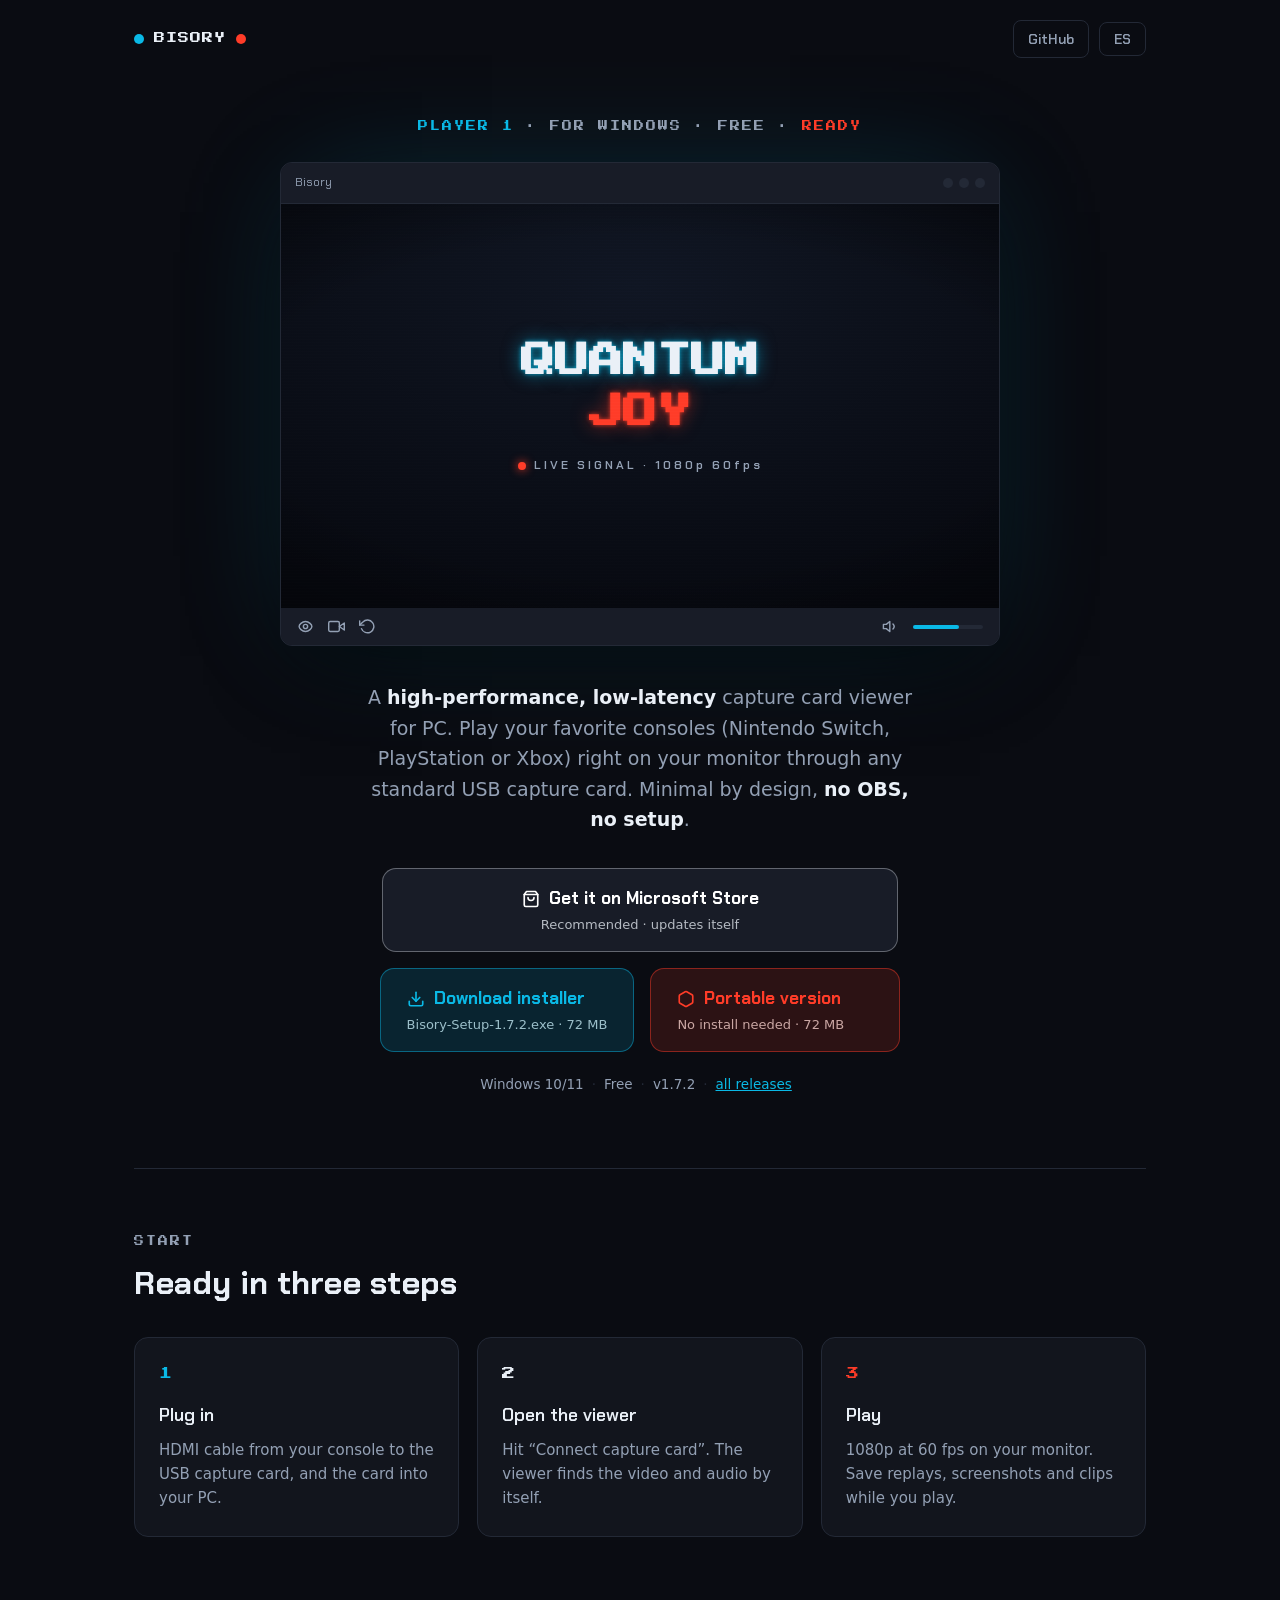
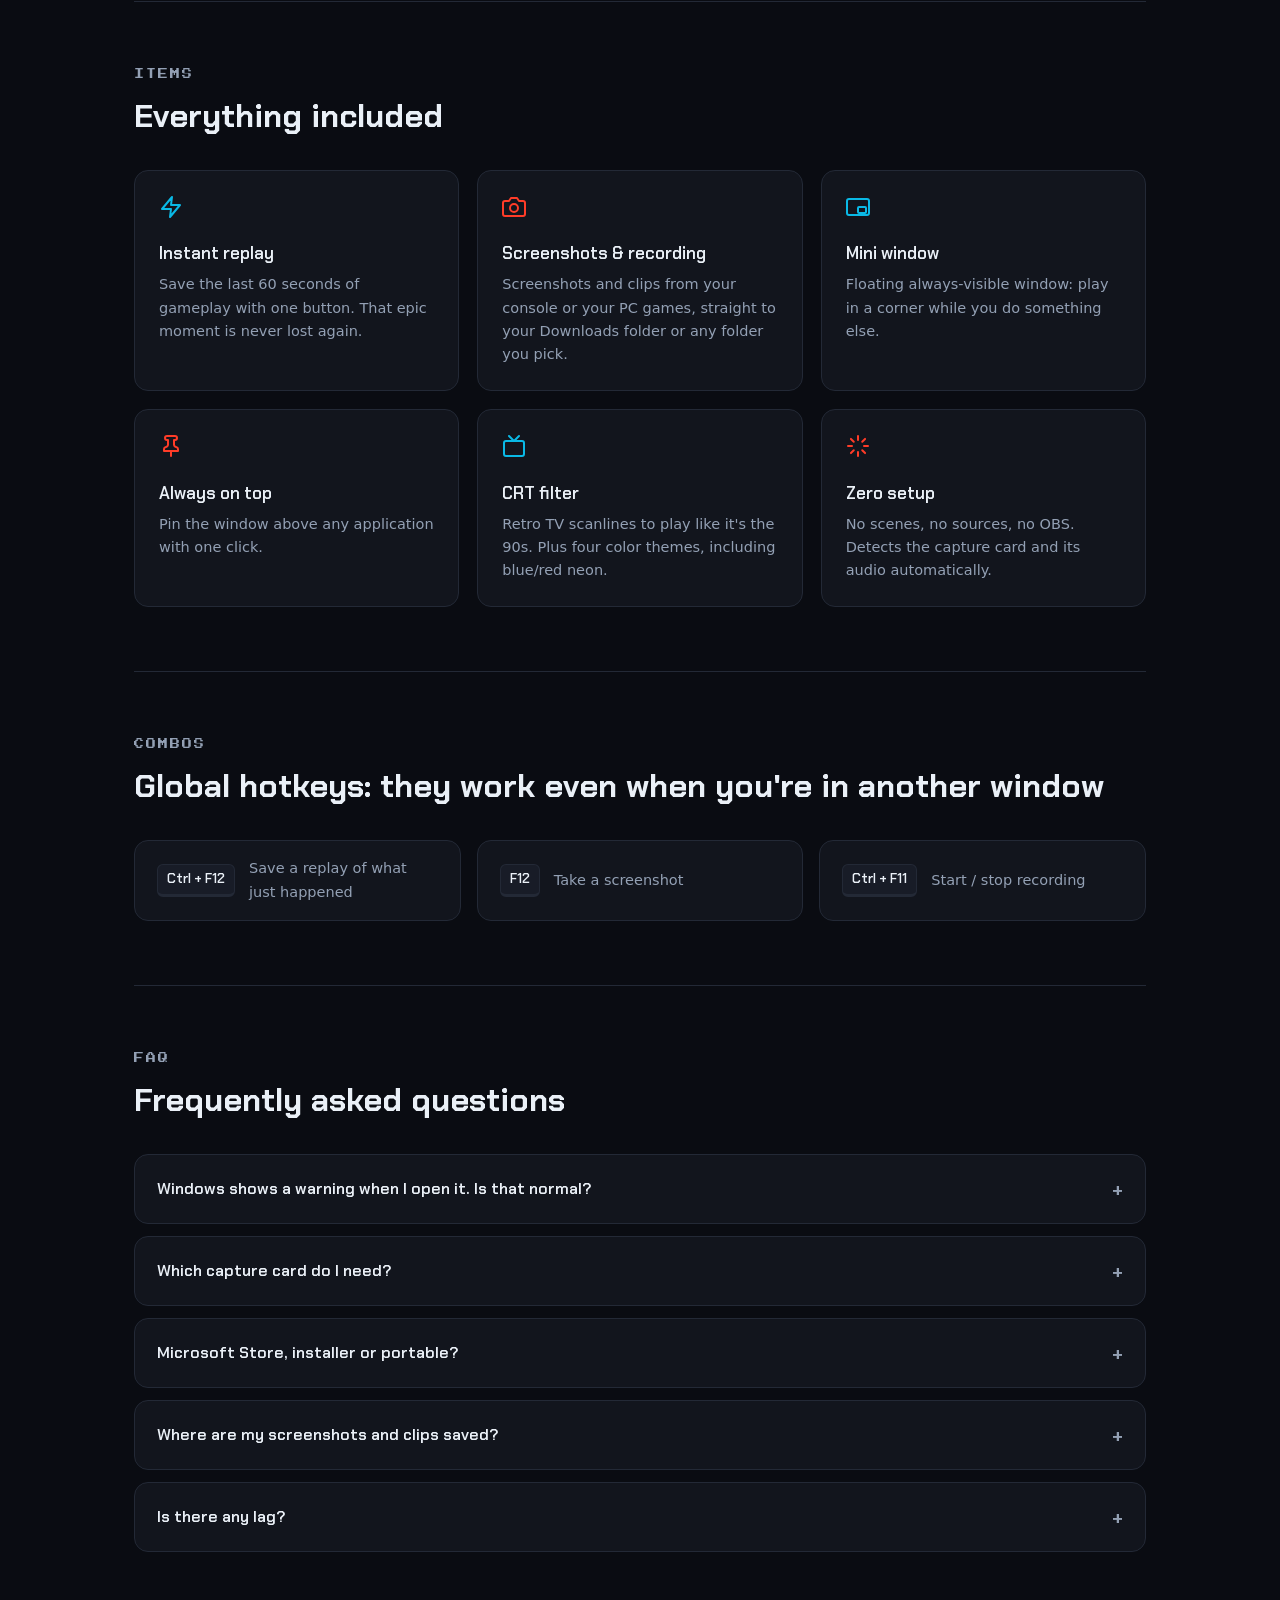
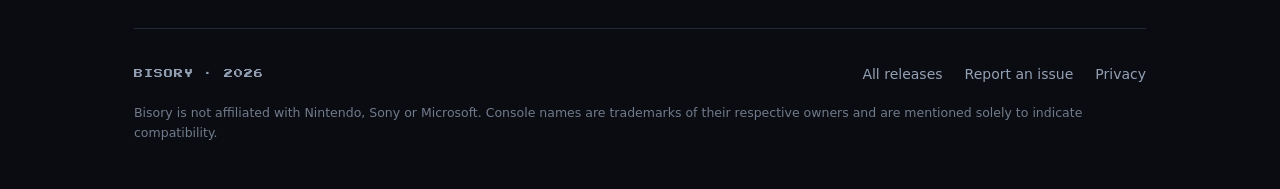
==== commit 7e2b6871: "Botón de Microsoft Store en la portada y el README La tienda queda como opción recomendada (se actua" ====
--- a/docs/index.html
+++ b/docs/index.html
@@ -177,6 +177,15 @@
   }
   .dl-red:hover{transform:translateY(-2px);box-shadow:0 8px 34px -6px rgba(255,60,40,.45)}
   .dl-red .t{color:var(--red)}
+  /* Microsoft Store: la opción recomendada, en su propia fila sobre el par, del mismo ancho */
+  .dl-main{display:flex;justify-content:center;margin-top:34px}
+  .dl-main + .dl-pair{margin-top:16px}
+  .dl-store{
+    width:516px;max-width:100%;align-items:center;
+    color:var(--text);background:var(--surface-2);border-color:rgba(234,240,247,.35);
+  }
+  .dl-store:hover{transform:translateY(-2px);box-shadow:0 8px 34px -6px rgba(234,240,247,.25)}
+  .dl-store .t{color:#fff}
   .meta-line{
     margin-top:22px;font-size:13.5px;color:var(--muted);
     display:flex;justify-content:center;gap:8px;flex-wrap:wrap;
@@ -327,6 +336,15 @@
 
     <p class="tagline" data-i18n="tagline">Visor de capturadora <strong>de alto rendimiento y baja latencia</strong> para PC. Juega tus consolas favoritas (Nintendo Switch, PlayStation o Xbox) directamente en tu monitor con cualquier capturadora USB estándar. Minimalista, <strong>sin OBS, sin configurar nada</strong>.</p>
 
+    <div class="dl-main">
+      <a class="dl dl-store" href="https://apps.microsoft.com/detail/9PN1XST1QHBF" rel="noopener">
+        <span class="t">
+          <svg viewBox="0 0 24 24" fill="none" stroke="currentColor" stroke-width="2.2" stroke-linecap="round" stroke-linejoin="round"><path d="M6 2 3 6v14a2 2 0 0 0 2 2h14a2 2 0 0 0 2-2V6l-3-4z"/><line x1="3" y1="6" x2="21" y2="6"/><path d="M16 10a4 4 0 0 1-8 0"/></svg>
+          <span data-i18n="dl0">Descargar en Microsoft Store</span>
+        </span>
+        <span class="s" data-i18n="dl0s">Recomendado · se actualiza solo</span>
+      </a>
+    </div>
     <div class="dl-pair">
       <a class="dl dl-blue" href="https://github.com/ylimecc/Bisory/releases/download/v1.7.2/Bisory-Setup-1.7.2.exe">
         <span class="t">
@@ -431,15 +449,15 @@
 
     <details>
       <summary data-i18n="q1">Windows me muestra una advertencia al abrirlo, ¿es normal?</summary>
-      <div class="a" data-i18n-html="a1">Sí. El aviso de SmartScreen aparece porque el ejecutable no está firmado digitalmente (un certificado de firma cuesta cientos de dólares al año, y esta app es gratis). Pulsa <strong>«Más información» → «Ejecutar de todas formas»</strong>.</div>
+      <div class="a" data-i18n-html="a1">Sí. El aviso de SmartScreen aparece porque el ejecutable no está firmado digitalmente (un certificado de firma cuesta cientos de dólares al año, y esta app es gratis). Pulsa <strong>«Más información» → «Ejecutar de todas formas»</strong>. Para no ver ese aviso, instala Bisory desde <strong>Microsoft Store</strong>.</div>
     </details>
     <details>
       <summary data-i18n="q2">¿Qué capturadora necesito?</summary>
       <div class="a" data-i18n-html="a2">Cualquier capturadora USB HDMI genérica sirve. Está probado con capturadoras económicas de chip <code>MS2130</code> (como las Steren de ~$300 MXN) a 1080p 60 fps. Conéctala a un puerto USB 3.0 si tu PC tiene.</div>
     </details>
     <details>
-      <summary data-i18n="q3">¿Instalador o portable?</summary>
-      <div class="a" data-i18n-html="a3"><strong>Instalador</strong>: se instala normal, con acceso directo en el menú de inicio. <strong>Portable</strong>: un solo .exe que corre desde donde lo pongas (una USB, por ejemplo), sin instalar nada. Las dos versiones hacen exactamente lo mismo.</div>
+      <summary data-i18n="q3">¿Microsoft Store, instalador o portable?</summary>
+      <div class="a" data-i18n-html="a3"><strong>Microsoft Store</strong> (recomendado): se instala y se actualiza solo, sin avisos de Windows. <strong>Instalador</strong>: lo mismo, pero las actualizaciones las descargas tú. <strong>Portable</strong>: un solo .exe que corre desde donde lo pongas, sin instalar nada.</div>
     </details>
     <details>
       <summary data-i18n="q4">¿Dónde se guardan mis capturas y clips?</summary>
@@ -469,6 +487,7 @@
     eyebrow:"PARA WINDOWS · GRATIS",
     live:"SEÑAL EN VIVO · 1080p 60fps",
     tagline:'Visor de capturadora <strong>de alto rendimiento y baja latencia</strong> para PC. Juega tus consolas favoritas (Nintendo Switch, PlayStation o Xbox) directamente en tu monitor con cualquier capturadora USB estándar. Minimalista, <strong>sin OBS, sin configurar nada</strong>.',
+    dl0:"Descargar en Microsoft Store", dl0s:"Recomendado · se actualiza solo",
     dl1:"Descargar instalador", dl1s:"Bisory-Setup-1.7.2.exe · 72 MB",
     dl2:"Versión portable", dl2s:"Sin instalación · 72 MB",
     meta1:"Gratis", meta2:"todas las versiones",
@@ -487,11 +506,11 @@
     k1:"Guardar replay de lo que acaba de pasar", k2:"Captura de pantalla", k3:"Grabar / detener clip",
     s4title:"Preguntas frecuentes",
     q1:"Windows me muestra una advertencia al abrirlo, ¿es normal?",
-    a1:'Sí. El aviso de SmartScreen aparece porque el ejecutable no está firmado digitalmente (un certificado de firma cuesta cientos de dólares al año, y esta app es gratis). Pulsa <strong>«Más información» → «Ejecutar de todas formas»</strong>.',
+    a1:'Sí. El aviso de SmartScreen aparece porque el ejecutable no está firmado digitalmente (un certificado de firma cuesta cientos de dólares al año, y esta app es gratis). Pulsa <strong>«Más información» → «Ejecutar de todas formas»</strong>. Para no ver ese aviso, instala Bisory desde <strong>Microsoft Store</strong>.',
     q2:"¿Qué capturadora necesito?",
     a2:'Cualquier capturadora USB HDMI genérica sirve. Está probado con capturadoras económicas de chip <code>MS2130</code> (como las Steren de ~$300 MXN) a 1080p 60 fps. Conéctala a un puerto USB 3.0 si tu PC tiene.',
-    q3:"¿Instalador o portable?",
-    a3:'<strong>Instalador</strong>: se instala normal, con acceso directo en el menú de inicio. <strong>Portable</strong>: un solo .exe que corre desde donde lo pongas (una USB, por ejemplo), sin instalar nada. Las dos versiones hacen exactamente lo mismo.',
+    q3:"¿Microsoft Store, instalador o portable?",
+    a3:'<strong>Microsoft Store</strong> (recomendado): se instala y se actualiza solo, sin avisos de Windows. <strong>Instalador</strong>: lo mismo, pero las actualizaciones las descargas tú. <strong>Portable</strong>: un solo .exe que corre desde donde lo pongas, sin instalar nada.',
     q4:"¿Dónde se guardan mis capturas y clips?",
     a4:'Por defecto en tu carpeta de <strong>Descargas</strong>. Puedes elegir otra en Ajustes → «Cambiar carpeta».',
     q5:"¿Tiene retraso (lag)?",
@@ -504,6 +523,7 @@
     eyebrow:"FOR WINDOWS · FREE",
     live:"LIVE SIGNAL · 1080p 60fps",
     tagline:'A <strong>high-performance, low-latency</strong> capture card viewer for PC. Play your favorite consoles (Nintendo Switch, PlayStation or Xbox) right on your monitor through any standard USB capture card. Minimal by design, <strong>no OBS, no setup</strong>.',
+    dl0:"Get it on Microsoft Store", dl0s:"Recommended · updates itself",
     dl1:"Download installer", dl1s:"Bisory-Setup-1.7.2.exe · 72 MB",
     dl2:"Portable version", dl2s:"No install needed · 72 MB",
     meta1:"Free", meta2:"all releases",
@@ -522,11 +542,11 @@
     k1:"Save a replay of what just happened", k2:"Take a screenshot", k3:"Start / stop recording",
     s4title:"Frequently asked questions",
     q1:"Windows shows a warning when I open it. Is that normal?",
-    a1:'Yes. The SmartScreen warning appears because the executable is not code-signed (a signing certificate costs hundreds of dollars a year, and this app is free). Click <strong>“More info” → “Run anyway”</strong>.',
+    a1:'Yes. The SmartScreen warning appears because the executable is not code-signed (a signing certificate costs hundreds of dollars a year, and this app is free). Click <strong>“More info” → “Run anyway”</strong>. To avoid it, install Bisory from the <strong>Microsoft Store</strong>.',
     q2:"Which capture card do I need?",
     a2:'Any generic USB HDMI capture card works. Tested with cheap <code>MS2130</code>-chip cards at 1080p 60 fps. Plug it into a USB 3.0 port if your PC has one.',
-    q3:"Installer or portable?",
-    a3:'<strong>Installer</strong>: installs normally, with a Start-menu shortcut. <strong>Portable</strong>: a single .exe that runs from anywhere (a USB stick, for example), nothing to install. Both versions do exactly the same.',
+    q3:"Microsoft Store, installer or portable?",
+    a3:'<strong>Microsoft Store</strong> (recommended): installs and updates itself, with no Windows warnings. <strong>Installer</strong>: the same, but you download updates yourself. <strong>Portable</strong>: a single .exe that runs from anywhere, nothing to install.',
     q4:"Where are my screenshots and clips saved?",
     a4:'In your <strong>Downloads</strong> folder by default. You can pick another one in Ajustes → “Cambiar carpeta” (the app is in Spanish).',
     q5:"Is there any lag?",
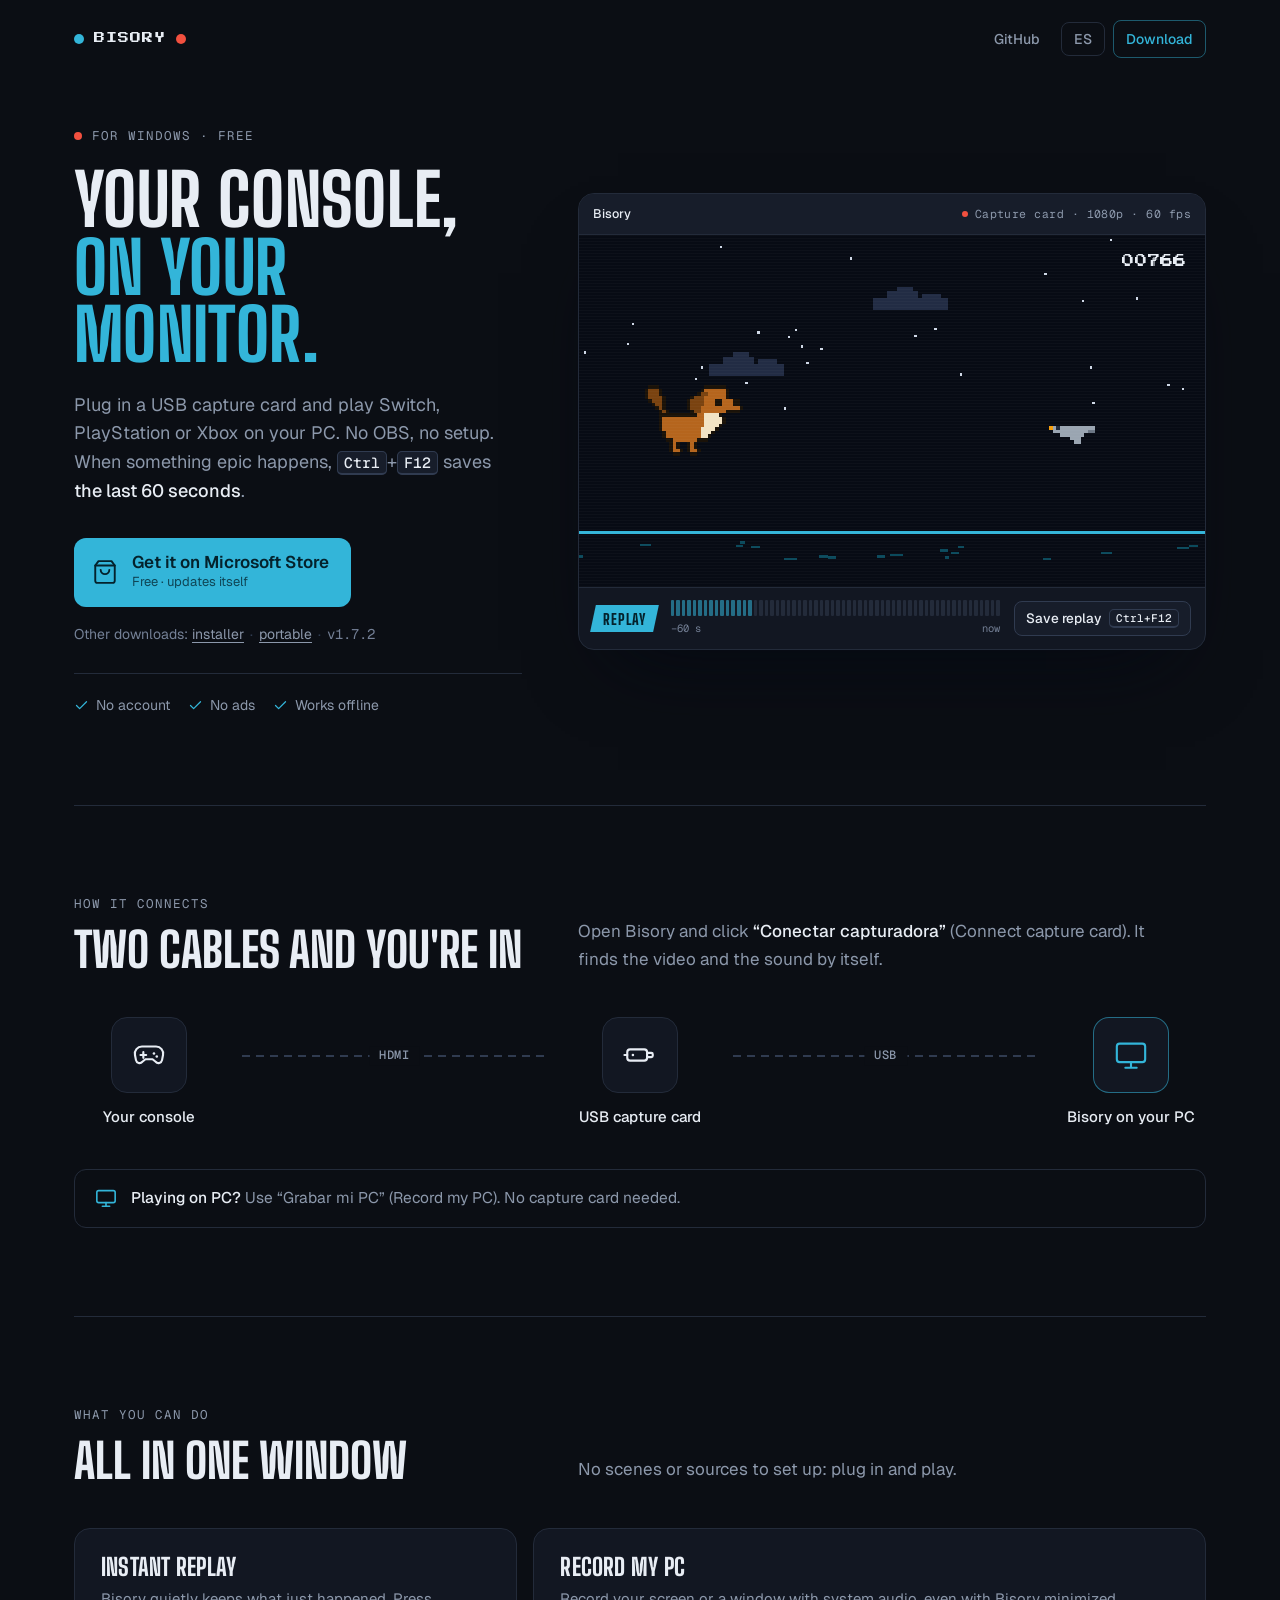
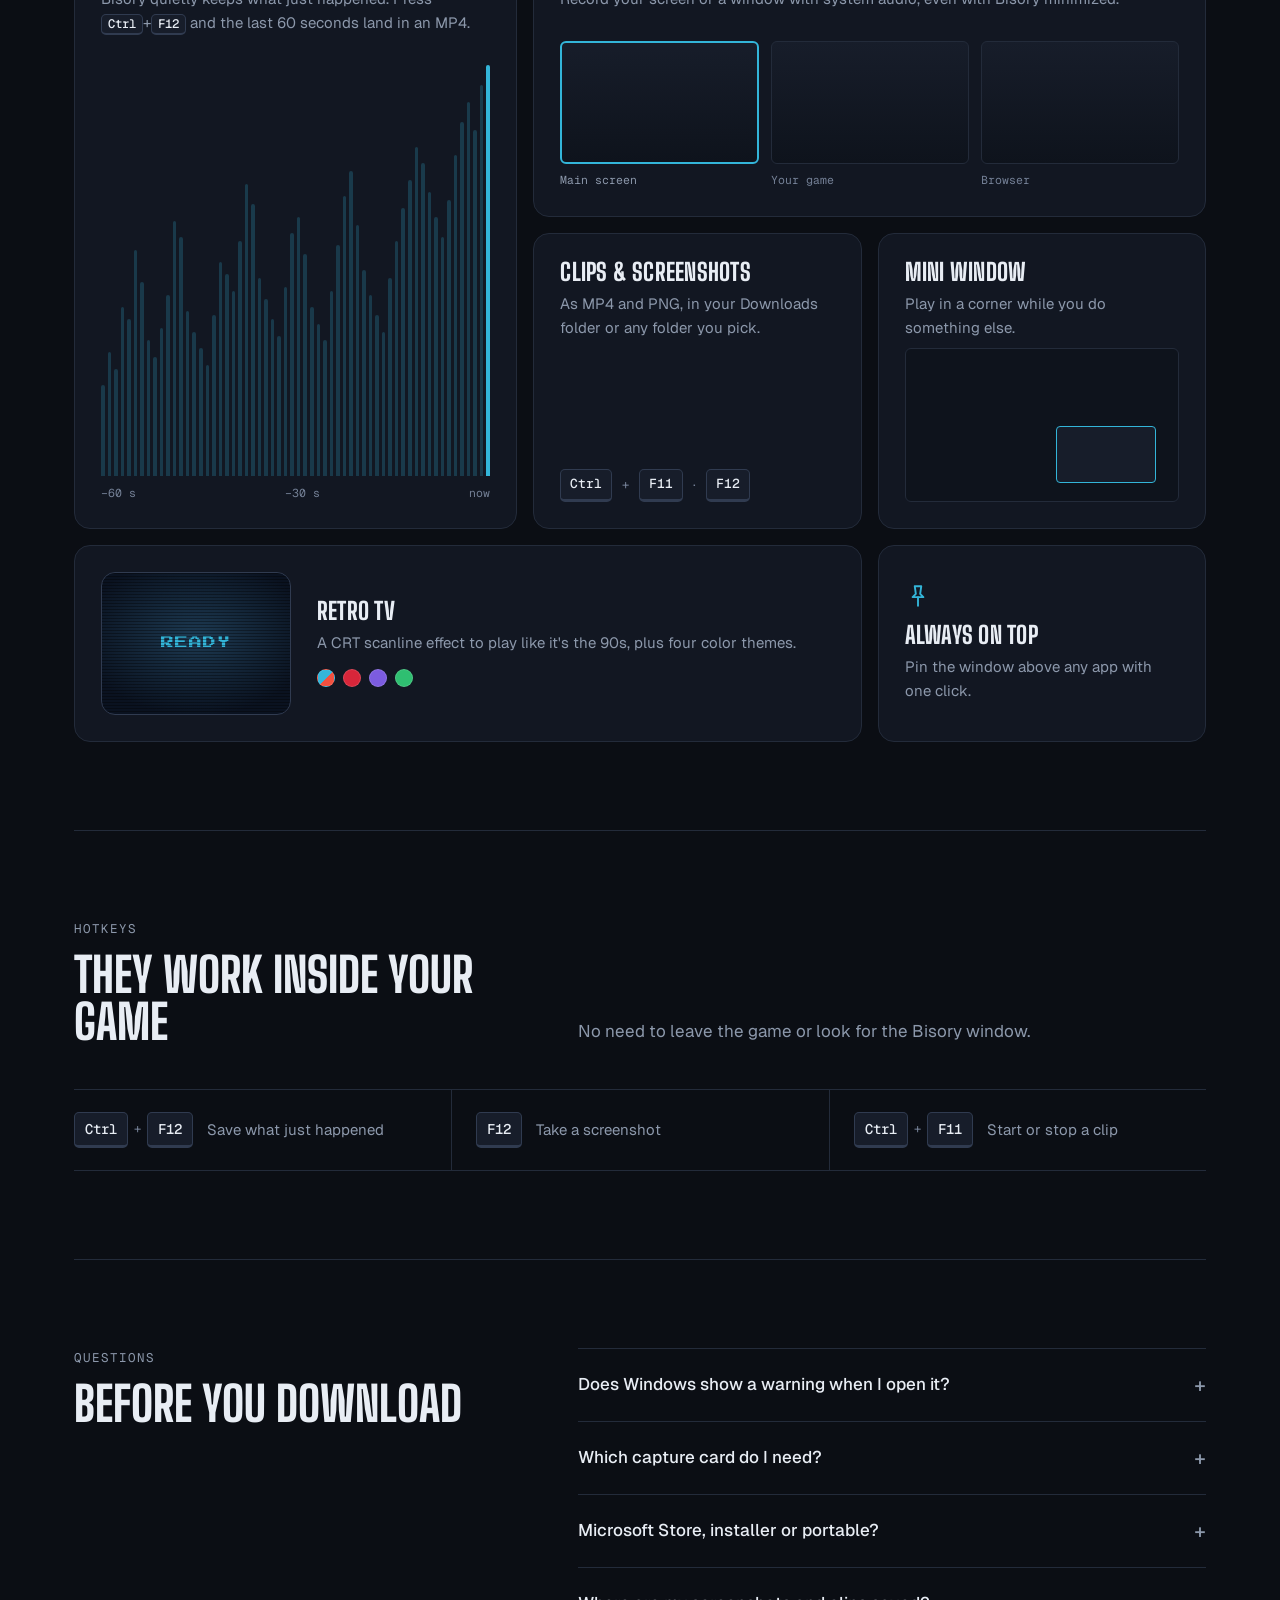
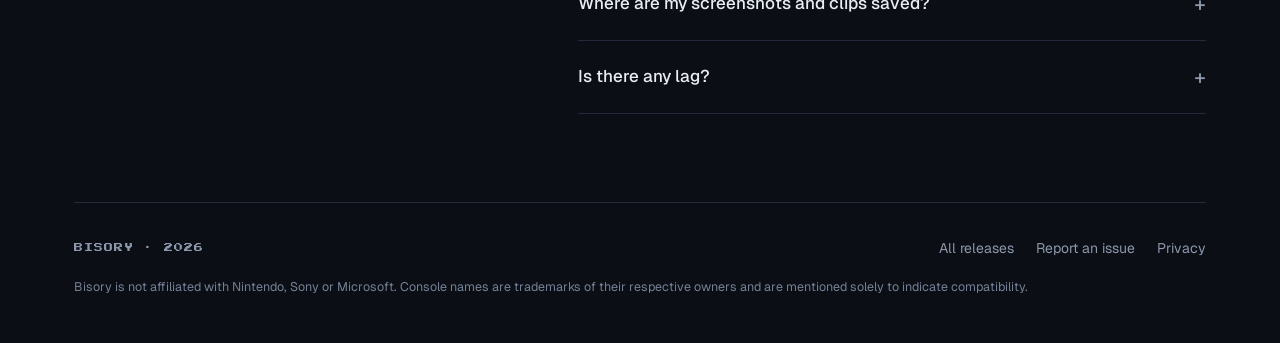
==== commit b8f88efb: "Portada rediseñada: demo de replay en vivo y Microsoft Store como descarga principal - Demo en la po" ====
--- a/docs/index.html
+++ b/docs/index.html
@@ -3,300 +3,324 @@
 <head>
 <meta charset="UTF-8">
 <meta name="viewport" content="width=device-width, initial-scale=1">
-<title>Bisory: Visor de capturadora para PC</title>
-<meta name="description" content="Bisory: visor de capturadora de alto rendimiento y baja latencia. Juega tus consolas en el monitor de tu PC con cualquier capturadora USB. Sin OBS, sin configurar nada. Gratis.">
+<title>Bisory: tu consola en tu monitor</title>
+<meta name="description" content="Bisory: visor de capturadora para Windows. Juega tu consola en el monitor de tu PC con cualquier capturadora USB, guarda los últimos 60 segundos con una tecla y graba tus juegos de PC. Gratis en Microsoft Store.">
+<meta name="theme-color" content="#0B0E14">
 <link rel="icon" href="icon.ico">
 <link rel="preconnect" href="https://fonts.googleapis.com">
 <link rel="preconnect" href="https://fonts.gstatic.com" crossorigin>
-<link href="https://fonts.googleapis.com/css2?family=Chakra+Petch:wght@500;600;700&family=Press+Start+2P&display=swap" rel="stylesheet">
+<link href="https://fonts.googleapis.com/css2?family=Big+Shoulders+Display:wght@700;800&family=Geist:wght@400;500;600&family=Geist+Mono:wght@400;500&family=Press+Start+2P&display=swap" rel="stylesheet">
 <style>
+  /* ---------- tokens ----------
+     Azul = acciones. Rojo = solo "en vivo" y grabando. Los dos juntos = la marca (los puntos del logo). */
   :root{
-    --bg:#0A0C12;
-    --surface:#12151D;
-    --surface-2:#181C27;
-    --border:#232936;
-    --text:#EAF0F7;
-    --muted:#93A0B4;
-    --blue:#0AB9E6;
-    --red:#FF3C28;
-    --blue-dim:rgba(10,185,230,.14);
-    --red-dim:rgba(255,60,40,.14);
-    --radius:14px;
-    --font-display:"Chakra Petch",system-ui,sans-serif;
+    --bg:#0B0E14;
+    --panel:#121722;
+    --panel-2:#171D2A;
+    --line:#232B3A;
+    --line-2:#303B50;
+    --text:#E8EDF4;
+    --muted:#8C98AB;
+    --faint:#748096;   /* el gris más tenue que aún pasa 4.5:1 sobre --bg */
+    --blue:#33B5D9;
+    --blue-ink:#04222C;
+    --rec:#F2503F;
+    --r-sm:8px;
+    --r-md:12px;
+    --r-lg:16px;
+    --font-display:"Big Shoulders Display","Arial Narrow",sans-serif;
+    --font-body:"Geist",system-ui,-apple-system,"Segoe UI",sans-serif;
+    --font-mono:"Geist Mono",ui-monospace,Consolas,monospace;
     --font-pixel:"Press Start 2P",monospace;
-    --font-body:system-ui,-apple-system,"Segoe UI",Roboto,sans-serif;
+    --ease:cubic-bezier(.16,1,.3,1);
   }
   *{margin:0;padding:0;box-sizing:border-box}
   html{scroll-behavior:smooth}
   body{
-    background:var(--bg);
-    color:var(--text);
-    font-family:var(--font-body);
-    font-size:16px;
-    line-height:1.6;
+    background:var(--bg);color:var(--text);
+    font-family:var(--font-body);font-size:16px;line-height:1.6;
     -webkit-font-smoothing:antialiased;
   }
-  ::selection{background:var(--blue);color:#03222c}
-
+  ::selection{background:var(--blue);color:var(--blue-ink)}
   a{color:var(--blue)}
-  a:focus-visible,button:focus-visible,summary:focus-visible{
-    outline:2px solid var(--blue);outline-offset:3px;border-radius:4px;
-  }
-
-  .wrap{max-width:1060px;margin:0 auto;padding:0 24px}
-
-  /* ---------- top bar ---------- */
-  header{
-    display:flex;align-items:center;justify-content:space-between;
-    padding:20px 0;
-  }
+  a:focus-visible,button:focus-visible,summary:focus-visible{outline:2px solid var(--blue);outline-offset:3px;border-radius:4px}
+  .wrap{max-width:1180px;margin:0 auto;padding:0 24px}
+  .mono{font-family:var(--font-mono)}
+
+  /* ---------- barra superior ---------- */
+  header{display:flex;align-items:center;justify-content:space-between;gap:16px;padding:20px 0}
   .brand{
     font-family:var(--font-pixel);font-size:11px;letter-spacing:1px;
     color:var(--text);text-decoration:none;display:flex;align-items:center;gap:10px;
   }
-  .brand .dot-l{width:10px;height:10px;border-radius:50%;background:var(--blue)}
-  .brand .dot-r{width:10px;height:10px;border-radius:50%;background:var(--red)}
-  .top-actions{display:flex;align-items:center;gap:10px}
-  .lang-btn,.gh-link{
-    font-family:var(--font-display);font-weight:600;font-size:14px;
-    color:var(--muted);background:none;border:1px solid var(--border);
-    border-radius:8px;padding:7px 14px;cursor:pointer;text-decoration:none;
+  .brand .dot-l,.brand .dot-r{width:10px;height:10px;border-radius:50%}
+  .brand .dot-l{background:var(--blue)}
+  .brand .dot-r{background:var(--rec)}
+  .top-actions{display:flex;align-items:center;gap:8px}
+  .top-link,.lang-btn{
+    font-family:var(--font-body);font-weight:500;font-size:14px;
+    color:var(--muted);background:none;border:1px solid transparent;
+    border-radius:var(--r-sm);padding:7px 12px;cursor:pointer;text-decoration:none;
     transition:color .2s,border-color .2s;
   }
-  .lang-btn:hover,.gh-link:hover{color:var(--text);border-color:var(--muted)}
-
-  /* ---------- hero ---------- */
-  .hero{padding:40px 0 72px;text-align:center}
+  .top-link:hover,.lang-btn:hover{color:var(--text)}
+  .lang-btn{border-color:var(--line)}
+  .top-cta{color:var(--blue);border-color:rgba(51,181,217,.45)}
+  .top-cta:hover{color:var(--text);border-color:var(--blue)}
+
+  /* ---------- portada: texto a la izquierda, demo en vivo a la derecha ---------- */
+  .hero{
+    display:grid;grid-template-columns:minmax(0,5fr) minmax(0,7fr);
+    gap:56px;align-items:center;padding:48px 0 88px;
+  }
   .eyebrow{
-    font-family:var(--font-pixel);font-size:10px;color:var(--muted);
-    letter-spacing:2px;display:block;margin-bottom:28px;
-  }
-  .eyebrow .b{color:var(--blue)} .eyebrow .r{color:var(--red)}
-
-  /* the app window mock */
-  .visor{
-    max-width:720px;margin:0 auto;
-    background:var(--surface);
-    border:1px solid var(--border);
-    border-radius:12px;
-    box-shadow:0 30px 80px -20px rgba(0,0,0,.7), 0 0 120px -30px rgba(10,185,230,.25);
-    overflow:hidden;
-    text-align:left;
-  }
-  .visor-titlebar{
-    display:flex;align-items:center;gap:8px;
-    padding:10px 14px;background:var(--surface-2);
-    border-bottom:1px solid var(--border);
-    font-size:12px;color:var(--muted);font-family:var(--font-display);
-  }
-  .visor-titlebar .win-dots{display:flex;gap:6px;margin-left:auto}
-  .visor-titlebar .win-dots span{width:10px;height:10px;border-radius:50%;background:var(--border)}
-  .screen{
-    position:relative;aspect-ratio:16/9;
-    background:radial-gradient(120% 120% at 50% 20%, #101623 0%, #070910 70%);
-    display:flex;flex-direction:column;align-items:center;justify-content:center;
-    gap:18px;overflow:hidden;
-  }
-  .screen.on{animation:crt-on .55s cubic-bezier(.23,1,.32,1) both}
-  @keyframes crt-on{
-    0%{transform:scaleY(.006) scaleX(.7);filter:brightness(6)}
-    55%{transform:scaleY(1.02) scaleX(1);filter:brightness(1.6)}
-    100%{transform:scale(1);filter:brightness(1)}
-  }
-  /* scanlines */
-  .screen::after{
+    font-family:var(--font-mono);font-size:12.5px;letter-spacing:.08em;text-transform:uppercase;
+    color:var(--muted);display:flex;align-items:center;gap:10px;margin-bottom:20px;
+  }
+  .eyebrow::before{content:"";width:8px;height:8px;border-radius:50%;background:var(--rec);animation:live 2s ease-in-out infinite}
+  @keyframes live{50%{opacity:.35}}
+  h1{
+    font-family:var(--font-display);font-weight:800;text-transform:uppercase;
+    font-size:clamp(46px,5.6vw,72px);line-height:.94;letter-spacing:.005em;
+  }
+  h1 em{font-style:normal;color:var(--blue)}
+  .lead{margin-top:22px;font-size:18px;color:var(--muted);max-width:30em}
+  .lead strong{color:var(--text);font-weight:500}
+  kbd{
+    font-family:var(--font-mono);font-size:.82em;font-weight:500;
+    background:var(--panel-2);border:1px solid var(--line-2);border-bottom-width:2px;
+    border-radius:5px;padding:1px 6px;color:var(--text);white-space:nowrap;
+  }
+
+  .cta{
+    display:inline-flex;align-items:center;gap:14px;margin-top:32px;
+    background:var(--blue);color:var(--blue-ink);text-decoration:none;
+    border-radius:var(--r-md);padding:14px 22px 14px 18px;
+    transition:transform .25s var(--ease),background-color .2s;
+  }
+  .cta:hover{background:#4CC2E3;transform:translateY(-1px)}
+  .cta:active{transform:scale(.98)}
+  .cta svg{width:26px;height:26px;flex:none}
+  .cta .t{display:block;font-weight:600;font-size:17px;line-height:1.2}
+  .cta .s{display:block;font-size:13px;opacity:.75}
+  .alt-dl{margin-top:16px;font-size:14px;color:var(--faint)}
+  .alt-dl a{color:var(--muted);text-underline-offset:3px}
+  .alt-dl a:hover{color:var(--text)}
+  .alt-dl .sep{margin:0 6px;color:var(--line-2)}
+  .trust{display:flex;flex-wrap:wrap;gap:8px 18px;margin-top:28px;padding-top:20px;border-top:1px solid var(--line);list-style:none}
+  .trust li{display:flex;align-items:center;gap:7px;font-size:14px;color:var(--muted)}
+  .trust svg{width:15px;height:15px;color:var(--blue);flex:none}
+
+  /* entrada escalonada de la portada */
+  .hero-copy > *{animation:rise .7s var(--ease) both}
+  .hero-copy > :nth-child(2){animation-delay:.06s}
+  .hero-copy > :nth-child(3){animation-delay:.12s}
+  .hero-copy > :nth-child(4){animation-delay:.18s}
+  .hero-copy > :nth-child(5){animation-delay:.24s}
+  .hero-copy > :nth-child(6){animation-delay:.3s}
+  @keyframes rise{from{opacity:0;transform:translateY(10px)}}
+
+  /* ---------- la ventana de Bisory (demo en vivo) ---------- */
+  .demo{
+    background:var(--panel);border:1px solid var(--line);border-radius:var(--r-lg);overflow:hidden;
+    box-shadow:0 40px 80px -40px rgba(3,8,18,.9), inset 0 1px 0 rgba(255,255,255,.04);
+    animation:rise .8s .15s var(--ease) both;
+  }
+  .demo-bar{
+    display:flex;align-items:center;gap:10px;padding:10px 14px;
+    background:var(--panel-2);border-bottom:1px solid var(--line);
+    font-size:12.5px;color:var(--muted);
+  }
+  .demo-bar b{font-weight:500;color:var(--text)}
+  .demo-chip{margin-left:auto;font-family:var(--font-mono);font-size:11.5px;letter-spacing:.04em;color:var(--muted)}
+  .demo-chip::before{content:"";display:inline-block;width:6px;height:6px;border-radius:50%;background:var(--rec);margin-right:7px;vertical-align:1px;animation:live 2s ease-in-out infinite}
+  .demo-screen{position:relative;aspect-ratio:16/9;background:#070b14;overflow:hidden}
+  .demo-screen canvas{display:block;width:100%;height:100%;image-rendering:pixelated}
+  .demo-screen::after{   /* scanlines muy suaves: se nota que es una señal de video */
     content:"";position:absolute;inset:0;pointer-events:none;
-    background:repeating-linear-gradient(to bottom, rgba(255,255,255,.035) 0 1px, transparent 1px 3px);
-    mix-blend-mode:overlay;
-  }
-  .screen::before{
-    content:"";position:absolute;inset:0;pointer-events:none;
-    background:radial-gradient(90% 70% at 50% 50%, transparent 60%, rgba(0,0,0,.5) 100%);
-  }
-  .screen h1{
-    font-family:var(--font-pixel);font-size:clamp(18px,4.4vw,34px);
-    line-height:1.5;text-align:center;
-    color:var(--text);
-    text-shadow:0 0 18px rgba(10,185,230,.55), 0 0 4px rgba(10,185,230,.8);
-  }
-  .screen h1 .r{color:var(--red);text-shadow:0 0 18px rgba(255,60,40,.55),0 0 4px rgba(255,60,40,.8)}
-  .live{
-    display:flex;align-items:center;gap:8px;
-    font-family:var(--font-display);font-weight:600;font-size:12px;
-    letter-spacing:3px;color:var(--muted);
-  }
-  .live i{
-    width:8px;height:8px;border-radius:50%;background:var(--red);
-    box-shadow:0 0 10px var(--red);
-    animation:blink 1.6s ease-in-out infinite;
-  }
-  @keyframes blink{0%,100%{opacity:1}50%{opacity:.35}}
-  .visor-toolbar{
-    display:flex;align-items:center;gap:14px;
-    padding:10px 16px;background:var(--surface-2);
-    border-top:1px solid var(--border);
-    color:var(--muted);
-  }
-  .visor-toolbar svg{width:17px;height:17px;flex:none}
-  .visor-toolbar .sep{flex:1}
-  .visor-toolbar .vol{
-    width:70px;height:4px;border-radius:2px;background:var(--border);position:relative;
-  }
-  .visor-toolbar .vol::after{
-    content:"";position:absolute;left:0;top:0;bottom:0;width:65%;
-    border-radius:2px;background:var(--blue);
-  }
-
-  .tagline{
-    max-width:560px;margin:36px auto 0;
-    font-size:19px;color:var(--muted);
-  }
-  .tagline strong{color:var(--text);font-weight:600}
-
-  /* ---------- download buttons: the joy-con pair ---------- */
-  .dl-pair{
-    display:flex;justify-content:center;gap:16px;margin-top:34px;flex-wrap:wrap;
-  }
-  .dl{
-    display:flex;flex-direction:column;align-items:flex-start;gap:2px;
-    font-family:var(--font-display);text-decoration:none;
-    border-radius:var(--radius);padding:16px 26px;min-width:250px;
-    border:1px solid;transition:transform .18s ease,box-shadow .18s ease;
-  }
-  .dl:active{transform:scale(.97)}
-  .dl .t{font-weight:700;font-size:17px;display:flex;align-items:center;gap:9px}
-  .dl .t svg{width:18px;height:18px}
-  .dl .s{font-size:13px;opacity:.75;font-family:var(--font-body)}
-  .dl-blue{
-    color:#CDF3FD;background:var(--blue-dim);border-color:rgba(10,185,230,.45);
-  }
-  .dl-blue:hover{transform:translateY(-2px);box-shadow:0 8px 34px -6px rgba(10,185,230,.45)}
-  .dl-blue .t{color:var(--blue)}
-  .dl-red{
-    color:#FFD9D4;background:var(--red-dim);border-color:rgba(255,60,40,.45);
-  }
-  .dl-red:hover{transform:translateY(-2px);box-shadow:0 8px 34px -6px rgba(255,60,40,.45)}
-  .dl-red .t{color:var(--red)}
-  /* Microsoft Store: la opción recomendada, en su propia fila sobre el par, del mismo ancho */
-  .dl-main{display:flex;justify-content:center;margin-top:34px}
-  .dl-main + .dl-pair{margin-top:16px}
-  .dl-store{
-    width:516px;max-width:100%;align-items:center;
-    color:var(--text);background:var(--surface-2);border-color:rgba(234,240,247,.35);
-  }
-  .dl-store:hover{transform:translateY(-2px);box-shadow:0 8px 34px -6px rgba(234,240,247,.25)}
-  .dl-store .t{color:#fff}
-  .meta-line{
-    margin-top:22px;font-size:13.5px;color:var(--muted);
-    display:flex;justify-content:center;gap:8px;flex-wrap:wrap;
-  }
-  .meta-line span::after{content:"·";margin-left:8px;color:var(--border)}
-  .meta-line span:last-child::after{content:""}
-
-  /* ---------- sections ---------- */
-  section{padding:64px 0;border-top:1px solid var(--border)}
-  .sec-label{
-    font-family:var(--font-pixel);font-size:10px;letter-spacing:2px;
-    color:var(--muted);display:block;margin-bottom:14px;
-  }
-  h2{
-    font-family:var(--font-display);font-weight:700;
-    font-size:clamp(24px,3.4vw,32px);line-height:1.25;margin-bottom:34px;
-  }
-
-  /* steps: a real sequence */
-  .steps{display:grid;grid-template-columns:repeat(3,1fr);gap:18px}
-  .step{
-    background:var(--surface);border:1px solid var(--border);
-    border-radius:var(--radius);padding:26px 24px;
-  }
-  .step .n{
-    font-family:var(--font-pixel);font-size:13px;color:var(--blue);
-    display:block;margin-bottom:16px;
-  }
-  .step:nth-child(2) .n{color:var(--text)}
-  .step:nth-child(3) .n{color:var(--red)}
-  .step h3{font-family:var(--font-display);font-size:18px;font-weight:600;margin-bottom:8px}
-  .step p{font-size:15px;color:var(--muted)}
-
-  /* features */
-  .grid{display:grid;grid-template-columns:repeat(3,1fr);gap:18px}
-  .card{
-    background:var(--surface);border:1px solid var(--border);
-    border-radius:var(--radius);padding:24px;
-    transition:border-color .2s;
-  }
-  .card:hover{border-color:#33405a}
-  .card svg{width:24px;height:24px;color:var(--blue);margin-bottom:14px}
-  .card:nth-child(even) svg{color:var(--red)}
-  .card h3{font-family:var(--font-display);font-size:17px;font-weight:600;margin-bottom:6px}
-  .card p{font-size:14.5px;color:var(--muted)}
-
-  /* hotkeys */
-  .keys{display:flex;gap:16px;flex-wrap:wrap}
-  .key-row{
-    display:flex;align-items:center;gap:14px;
-    background:var(--surface);border:1px solid var(--border);
-    border-radius:var(--radius);padding:16px 22px;flex:1;min-width:240px;
-  }
-  kbd{
-    font-family:var(--font-display);font-size:13px;font-weight:600;
-    background:var(--surface-2);border:1px solid var(--border);
-    border-bottom-width:3px;border-radius:6px;padding:4px 9px;
-    color:var(--text);white-space:nowrap;
-  }
-  .key-row p{font-size:14.5px;color:var(--muted)}
-
-  /* faq */
-  details{
-    background:var(--surface);border:1px solid var(--border);
-    border-radius:var(--radius);margin-bottom:12px;overflow:hidden;
-  }
+    background:repeating-linear-gradient(to bottom,rgba(255,255,255,.025) 0 1px,transparent 1px 3px);
+  }
+  .demo-screen.flash::before{
+    content:"";position:absolute;inset:0;z-index:2;background:#fff;pointer-events:none;
+    animation:flash .45s ease-out forwards;
+  }
+  @keyframes flash{from{opacity:.55}to{opacity:0}}
+  .demo-fly{
+    position:absolute;left:0;top:0;width:100%;height:100%;z-index:3;pointer-events:none;
+    border-radius:6px;image-rendering:pixelated;
+    transition:transform .9s var(--ease),opacity .9s ease;transform-origin:bottom right;
+  }
+  .demo-fly.go{transform:translate(-4%,-4%) scale(.18);opacity:0}
+  .demo-toast{
+    position:absolute;left:50%;bottom:14px;z-index:4;
+    transform:translate(-50%,8px);opacity:0;pointer-events:none;
+    background:rgba(18,23,34,.92);border:1px solid var(--line-2);border-radius:999px;
+    padding:6px 14px;font-size:13px;color:var(--text);white-space:nowrap;
+    transition:opacity .25s,transform .35s var(--ease);
+  }
+  .demo-toast.show{opacity:1;transform:translate(-50%,0)}
+  .demo-foot{display:flex;align-items:center;gap:14px;padding:12px 14px;border-top:1px solid var(--line)}
+  .replay-bug{   /* la etiqueta de repetición de las transmisiones deportivas */
+    font-family:var(--font-display);font-weight:800;font-size:15px;letter-spacing:.06em;
+    background:var(--blue);color:var(--blue-ink);padding:2px 10px 1px;transform:skewX(-12deg);flex:none;
+  }
+  .replay-bug span{display:inline-block;transform:skewX(12deg)}
+  .buffer-wrap{flex:1;min-width:0}
+  .buffer{display:grid;grid-template-columns:repeat(60,1fr);gap:2px;height:16px}
+  .buffer i{background:var(--line);border-radius:1px;transition:background-color .2s}
+  .buffer i.on{background:rgba(51,181,217,.55)}
+  .buffer.full i:last-child{background:var(--blue);animation:live 1s ease-in-out infinite}
+  .buffer-scale{display:flex;justify-content:space-between;margin-top:4px;font-family:var(--font-mono);font-size:10.5px;color:var(--faint)}
+  .demo-save{
+    display:inline-flex;align-items:center;gap:8px;flex:none;cursor:pointer;
+    font-family:var(--font-body);font-size:13.5px;font-weight:500;color:var(--text);
+    background:var(--panel-2);border:1px solid var(--line-2);border-radius:var(--r-sm);padding:7px 11px;
+    transition:border-color .2s,transform .2s var(--ease);
+  }
+  .demo-save:hover{border-color:var(--blue)}
+  .demo-save:active{transform:scale(.97)}
+  .demo-save kbd{font-size:11px}
+
+  /* ---------- secciones ---------- */
+  section{padding:88px 0;border-top:1px solid var(--line)}
+  .sec-head{display:grid;grid-template-columns:minmax(0,5fr) minmax(0,7fr);gap:56px;align-items:end;margin-bottom:44px}
+  .sec-label{font-family:var(--font-mono);font-size:12.5px;letter-spacing:.08em;text-transform:uppercase;color:var(--muted);display:block;margin-bottom:12px}
+  h2{font-family:var(--font-display);font-weight:800;text-transform:uppercase;font-size:clamp(34px,3.8vw,48px);line-height:.98}
+  .sec-head p{color:var(--muted);font-size:17px;max-width:34em}
+  .sec-head p strong{color:var(--text);font-weight:500}
+
+  /* cómo se conecta: el cable de verdad, no tres tarjetas */
+  .chain{display:grid;grid-template-columns:auto 1fr auto 1fr auto;align-items:center;gap:0 18px}
+  .node{display:flex;flex-direction:column;align-items:center;gap:12px;text-align:center;width:150px}
+  .node .ico{
+    width:76px;height:76px;border-radius:var(--r-lg);display:grid;place-items:center;
+    background:var(--panel);border:1px solid var(--line);color:var(--text);
+  }
+  .node.me .ico{border-color:rgba(51,181,217,.55);color:var(--blue)}
+  .node .ico svg{width:34px;height:34px}
+  .node span{font-size:15px;font-weight:500}
+  .link{position:relative;height:2px;background:repeating-linear-gradient(90deg,var(--line-2) 0 8px,transparent 8px 14px);margin-bottom:34px}
+  .link b{
+    position:absolute;left:50%;top:50%;transform:translate(-50%,-50%);
+    font-family:var(--font-mono);font-size:12px;font-weight:500;letter-spacing:.06em;
+    background:var(--bg);color:var(--muted);padding:0 10px;
+  }
+  .pc-note{
+    margin-top:40px;display:flex;align-items:center;gap:14px;flex-wrap:wrap;
+    padding:16px 20px;border:1px solid var(--line);border-radius:var(--r-md);color:var(--muted);font-size:15.5px;
+  }
+  .pc-note svg{width:22px;height:22px;color:var(--blue);flex:none}
+  .pc-note strong{color:var(--text);font-weight:500}
+
+  /* funciones: cuadrícula asimétrica, cada una con su detalle */
+  .bento{
+    display:grid;grid-template-columns:1.35fr 1fr 1fr;gap:16px;
+    grid-template-areas:"replay pc pc" "replay clips mini" "crt crt zero";
+  }
+  .tile{background:var(--panel);border:1px solid var(--line);border-radius:var(--r-lg);padding:26px;display:flex;flex-direction:column;gap:8px}
+  .tile h3{font-family:var(--font-display);font-weight:800;text-transform:uppercase;font-size:24px;line-height:1;letter-spacing:.01em}
+  .tile p{color:var(--muted);font-size:15px}
+  .t-replay{grid-area:replay}
+  .t-pc{grid-area:pc}
+  .t-clips{grid-area:clips}
+  .t-mini{grid-area:mini}
+  .t-crt{grid-area:crt}
+  .t-zero{grid-area:zero}
+  .viz{margin-top:auto;padding-top:22px}
+  /* replay: los 60 segundos hacia atrás; las barras llenan lo que mida la tarjeta */
+  .viz-replay{flex:1;display:flex;flex-direction:column}
+  .viz-replay .bars{flex:1;min-height:140px;display:flex;align-items:flex-end;gap:3px}
+  .viz-replay .bars i{flex:1;background:rgba(51,181,217,.22);border-radius:2px 2px 0 0;height:calc(var(--h) * 1%)}
+  .viz-replay .bars i:last-child{background:var(--blue)}
+  .viz-replay .scale{display:flex;justify-content:space-between;margin-top:8px;font-family:var(--font-mono);font-size:11.5px;color:var(--faint)}
+  /* grabar mi PC: el selector de ventanas */
+  .viz-pc{display:grid;grid-template-columns:repeat(3,1fr);gap:12px}
+  .viz-pc figure{display:flex;flex-direction:column;gap:7px;min-width:0}
+  .viz-pc .thumb{aspect-ratio:16/10;border-radius:6px;border:1px solid var(--line);background:linear-gradient(180deg,var(--panel-2),#0e131c)}
+  .viz-pc .sel .thumb{border:2px solid var(--blue)}
+  .viz-pc figcaption{font-family:var(--font-mono);font-size:11.5px;color:var(--faint);white-space:nowrap;overflow:hidden;text-overflow:ellipsis}
+  .viz-pc .sel figcaption{color:var(--muted)}
+  /* clips: las teclas */
+  .viz-keys{display:flex;flex-wrap:wrap;gap:8px 10px;align-items:center;font-size:13px;color:var(--faint)}
+  .viz-keys kbd{font-size:13px;padding:4px 9px;border-bottom-width:3px}
+  /* ventana mini: una ventana dentro de otra */
+  .viz-mini{position:relative;aspect-ratio:16/9;border-radius:6px;border:1px solid var(--line);background:#0e131c}
+  .viz-mini::after{content:"";position:absolute;right:8%;bottom:12%;width:36%;aspect-ratio:16/9;border-radius:4px;background:var(--panel-2);border:1px solid var(--blue)}
+  /* tele vieja: scanlines y los cuatro temas */
+  .t-crt{flex-direction:row;align-items:center;gap:26px}
+  .t-crt .txt{display:flex;flex-direction:column;gap:8px;flex:1}
+  .crt-swatch{
+    width:190px;aspect-ratio:4/3;border-radius:14px;flex:none;position:relative;overflow:hidden;
+    background:radial-gradient(90% 80% at 50% 45%,#1d3a52 0%,#0a1220 70%);border:1px solid var(--line-2);
+  }
+  .crt-swatch::after{content:"";position:absolute;inset:0;background:repeating-linear-gradient(to bottom,rgba(0,0,0,.35) 0 1px,transparent 1px 3px)}
+  .crt-swatch span{position:absolute;inset:0;display:grid;place-items:center;font-family:var(--font-pixel);font-size:13px;color:var(--blue);letter-spacing:1px}
+  .t-zero svg{width:26px;height:26px;color:var(--blue);margin-bottom:6px}
+  .themes{display:flex;gap:8px;margin-top:6px}
+  .themes i{width:18px;height:18px;border-radius:50%;border:1px solid rgba(255,255,255,.15)}
+  .t-zero{justify-content:center}
+
+  /* atajos: una tira, sin tarjetas */
+  .keys{display:grid;grid-template-columns:repeat(3,1fr);border-top:1px solid var(--line);border-bottom:1px solid var(--line)}
+  .key-row{display:flex;align-items:center;gap:14px;padding:22px 24px 22px 0}
+  .key-row + .key-row{padding-left:24px;border-left:1px solid var(--line)}
+  .key-row .caps{display:flex;align-items:center;gap:6px;color:var(--faint);font-size:13px;flex:none}
+  .key-row kbd{font-size:14px;padding:5px 10px;border-bottom-width:3px}
+  .key-row p{color:var(--muted);font-size:15px}
+
+  /* preguntas: dos columnas, líneas en vez de cajas */
+  .faq{display:grid;grid-template-columns:minmax(0,5fr) minmax(0,7fr);gap:56px}
+  .faq-list{border-top:1px solid var(--line)}
+  details{border-bottom:1px solid var(--line)}
   summary{
-    font-family:var(--font-display);font-weight:600;font-size:16px;
-    padding:18px 22px;cursor:pointer;list-style:none;
-    display:flex;justify-content:space-between;align-items:center;gap:12px;
+    font-weight:500;font-size:17px;padding:20px 0;cursor:pointer;list-style:none;
+    display:flex;justify-content:space-between;align-items:center;gap:16px;
   }
   summary::-webkit-details-marker{display:none}
-  summary::after{content:"+";font-size:20px;color:var(--muted);flex:none}
-  details[open] summary::after{content:"–"}
-  details .a{padding:0 22px 20px;color:var(--muted);font-size:15px}
-  details .a strong{color:var(--text)}
-  details .a code{
-    font-family:var(--font-display);background:var(--surface-2);
-    padding:1px 7px;border-radius:5px;font-size:13.5px;color:var(--text);
-  }
-
-  /* footer */
+  summary::after{content:"+";font-family:var(--font-mono);font-size:20px;color:var(--muted);flex:none;transition:transform .3s var(--ease)}
+  details[open] summary::after{transform:rotate(45deg)}
+  details .a{padding:0 40px 22px 0;color:var(--muted);font-size:15.5px}
+  details .a strong{color:var(--text);font-weight:500}
+  details .a code{font-family:var(--font-mono);background:var(--panel-2);padding:1px 6px;border-radius:5px;font-size:13.5px;color:var(--text)}
+
+  /* pie */
   footer{
-    border-top:1px solid var(--border);padding:34px 0 46px;
+    border-top:1px solid var(--line);padding:34px 0 46px;
     display:flex;justify-content:space-between;align-items:center;gap:14px;flex-wrap:wrap;
     color:var(--muted);font-size:14px;
   }
   footer .f-brand{font-family:var(--font-pixel);font-size:9px;letter-spacing:1px}
-  footer .legal{flex-basis:100%;font-size:12.5px;color:var(--muted);opacity:.75;margin-top:4px}
+  footer .legal{flex-basis:100%;font-size:12.5px;color:var(--faint);margin-top:4px}
   footer nav{display:flex;gap:22px;flex-wrap:wrap}
   footer a{color:var(--muted);text-decoration:none}
   footer a:hover{color:var(--text)}
 
-  /* ---------- responsive ---------- */
-  @media (max-width:860px){
-    .steps,.grid{grid-template-columns:1fr 1fr}
-  }
-  @media (max-width:600px){
-    .steps,.grid{grid-template-columns:1fr}
-    .hero{padding-top:22px}
-    .visor-toolbar{gap:10px}
-    .visor-toolbar .vol{display:none}
-    .dl{width:100%;align-items:center}
-    .dl .s{text-align:center}
-    section{padding:48px 0}
+  /* ---------- pantallas chicas: una sola columna ---------- */
+  @media (max-width:960px){
+    .hero,.sec-head,.faq{grid-template-columns:1fr;gap:36px}
+    .hero{padding-top:24px}
+    .bento{grid-template-columns:1fr 1fr;grid-template-areas:"replay replay" "pc pc" "clips mini" "crt crt" "zero zero"}
+  }
+  @media (max-width:680px){
+    .wrap{padding:0 16px}
+    .top-link.gh{display:none}
+    section{padding:64px 0}
+    .chain{grid-template-columns:1fr;justify-items:center;gap:0}
+    .link{width:2px;height:48px;margin:8px 0;background:repeating-linear-gradient(180deg,var(--line-2) 0 8px,transparent 8px 14px)}
+    .link b{padding:4px 0}
+    .bento{grid-template-columns:1fr;grid-template-areas:"replay" "pc" "clips" "mini" "crt" "zero"}
+    .t-crt{flex-direction:column;align-items:flex-start}
+    .crt-swatch{width:100%;aspect-ratio:16/7}
+    .keys{grid-template-columns:1fr}
+    .key-row,.key-row + .key-row{padding:18px 0;border-left:none}
+    .key-row + .key-row{border-top:1px solid var(--line)}
+    .demo-foot{flex-wrap:wrap}
+    .buffer-wrap{order:3;flex-basis:100%}
+    .demo-save{margin-left:auto}
   }
   @media (prefers-reduced-motion:reduce){
-    .screen.on{animation:none}
-    .live i{animation:none}
-    .dl,.dl:hover{transition:none;transform:none}
     html{scroll-behavior:auto}
+    *,*::before,*::after{animation:none !important;transition:none !important}
   }
 </style>
 </head>
@@ -304,169 +328,185 @@
 
 <div class="wrap">
   <header>
-    <a class="brand" href="#"><span class="dot-l"></span>BISORY<span class="dot-r"></span></a>
+    <a class="brand" href="#" aria-label="Bisory"><span class="dot-l"></span>BISORY<span class="dot-r"></span></a>
     <div class="top-actions">
-      <a class="gh-link" href="https://github.com/ylimecc/Bisory" rel="noopener">GitHub</a>
+      <a class="top-link gh" href="https://github.com/ylimecc/Bisory" rel="noopener">GitHub</a>
       <button class="lang-btn" id="langBtn" aria-label="Switch language">EN</button>
+      <a class="top-link top-cta" href="https://apps.microsoft.com/detail/9PN1XST1QHBF" rel="noopener" data-i18n="navdl">Descargar</a>
     </div>
   </header>
 
-  <!-- ================= HERO ================= -->
+  <!-- ================= PORTADA ================= -->
   <main class="hero">
-    <span class="eyebrow"><span class="b">PLAYER 1</span> · <span data-i18n="eyebrow">PARA WINDOWS · GRATIS</span> · <span class="r">READY</span></span>
-
-    <div class="visor" role="img" aria-label="Ventana de la aplicación Bisory mostrando la señal de una consola">
-      <div class="visor-titlebar">
-        Bisory
-        <div class="win-dots"><span></span><span></span><span></span></div>
-      </div>
-      <div class="screen" id="screen">
-        <h1>QUANTUM<br><span class="r">JOY</span></h1>
-        <div class="live"><i></i><span data-i18n="live">SEÑAL EN VIVO · 1080p 60fps</span></div>
-      </div>
-      <div class="visor-toolbar" aria-hidden="true">
-        <svg viewBox="0 0 24 24" fill="none" stroke="currentColor" stroke-width="2" stroke-linecap="round" stroke-linejoin="round"><circle cx="12" cy="12" r="3"/><path d="M12 5c-5 0-9 4.5-9 7s4 7 9 7 9-4.5 9-7-4-7-9-7z"/></svg>
-        <svg viewBox="0 0 24 24" fill="none" stroke="currentColor" stroke-width="2" stroke-linecap="round" stroke-linejoin="round"><path d="M23 7l-7 5 7 5V7z"/><rect x="1" y="5" width="15" height="14" rx="2"/></svg>
-        <svg viewBox="0 0 24 24" fill="none" stroke="currentColor" stroke-width="2" stroke-linecap="round" stroke-linejoin="round"><path d="M1 4v6h6"/><path d="M3.5 15a9 9 0 1 0 2-9.4L1 10"/></svg>
-        <div class="sep"></div>
-        <svg viewBox="0 0 24 24" fill="none" stroke="currentColor" stroke-width="2" stroke-linecap="round" stroke-linejoin="round"><polygon points="11 5 6 9 2 9 2 15 6 15 11 19 11 5"/><path d="M15.5 8.5a5 5 0 0 1 0 7"/></svg>
-        <div class="vol"></div>
-      </div>
-    </div>
-
-    <p class="tagline" data-i18n="tagline">Visor de capturadora <strong>de alto rendimiento y baja latencia</strong> para PC. Juega tus consolas favoritas (Nintendo Switch, PlayStation o Xbox) directamente en tu monitor con cualquier capturadora USB estándar. Minimalista, <strong>sin OBS, sin configurar nada</strong>.</p>
-
-    <div class="dl-main">
-      <a class="dl dl-store" href="https://apps.microsoft.com/detail/9PN1XST1QHBF" rel="noopener">
-        <span class="t">
-          <svg viewBox="0 0 24 24" fill="none" stroke="currentColor" stroke-width="2.2" stroke-linecap="round" stroke-linejoin="round"><path d="M6 2 3 6v14a2 2 0 0 0 2 2h14a2 2 0 0 0 2-2V6l-3-4z"/><line x1="3" y1="6" x2="21" y2="6"/><path d="M16 10a4 4 0 0 1-8 0"/></svg>
-          <span data-i18n="dl0">Descargar en Microsoft Store</span>
-        </span>
-        <span class="s" data-i18n="dl0s">Recomendado · se actualiza solo</span>
+    <div class="hero-copy">
+      <p class="eyebrow" data-i18n="eyebrow">Para Windows · Gratis</p>
+      <h1 data-i18n="h1">Tu consola,<br><em>en tu monitor.</em></h1>
+      <p class="lead" data-i18n="lead">Conecta una capturadora USB y juega Switch, PlayStation o Xbox en tu PC. Sin OBS y sin configurar nada. Si pasa algo épico, <kbd>Ctrl</kbd>+<kbd>F12</kbd> guarda <strong>los últimos 60 segundos</strong>.</p>
+      <a class="cta" href="https://apps.microsoft.com/detail/9PN1XST1QHBF" rel="noopener">
+        <svg viewBox="0 0 24 24" fill="none" stroke="currentColor" stroke-width="1.75" stroke-linecap="round" stroke-linejoin="round" aria-hidden="true"><path d="M6 2 3 6v14a2 2 0 0 0 2 2h14a2 2 0 0 0 2-2V6l-3-4z"/><path d="M3 6h18"/><path d="M16 10a4 4 0 0 1-8 0"/></svg>
+        <span><span class="t" data-i18n="cta">Descargar en Microsoft Store</span><span class="s" data-i18n="ctas">Gratis · se actualiza solo</span></span>
       </a>
-    </div>
-    <div class="dl-pair">
-      <a class="dl dl-blue" href="https://github.com/ylimecc/Bisory/releases/download/v1.7.2/Bisory-Setup-1.7.2.exe">
-        <span class="t">
-          <svg viewBox="0 0 24 24" fill="none" stroke="currentColor" stroke-width="2.2" stroke-linecap="round" stroke-linejoin="round"><path d="M21 15v4a2 2 0 0 1-2 2H5a2 2 0 0 1-2-2v-4"/><polyline points="7 10 12 15 17 10"/><line x1="12" y1="15" x2="12" y2="3"/></svg>
-          <span data-i18n="dl1">Descargar instalador</span>
-        </span>
-        <span class="s" data-i18n="dl1s">Bisory-Setup-1.7.2.exe · 72 MB</span>
-      </a>
-      <a class="dl dl-red" href="https://github.com/ylimecc/Bisory/releases/download/v1.7.2/Bisory-Portable-1.7.2.exe">
-        <span class="t">
-          <svg viewBox="0 0 24 24" fill="none" stroke="currentColor" stroke-width="2.2" stroke-linecap="round" stroke-linejoin="round"><path d="M21 16V8a2 2 0 0 0-1-1.73l-7-4a2 2 0 0 0-2 0l-7 4A2 2 0 0 0 3 8v8a2 2 0 0 0 1 1.73l7 4a2 2 0 0 0 2 0l7-4A2 2 0 0 0 21 16z"/></svg>
-          <span data-i18n="dl2">Versión portable</span>
-        </span>
-        <span class="s" data-i18n="dl2s">Sin instalación · 72 MB</span>
-      </a>
-    </div>
-
-    <div class="meta-line">
-      <span>Windows 10/11</span>
-      <span data-i18n="meta1">Gratis</span>
-      <span>v1.7.2</span>
-      <span><a href="https://github.com/ylimecc/Bisory/releases" rel="noopener" data-i18n="meta2">todas las versiones</a></span>
-    </div>
+      <p class="alt-dl">
+        <span data-i18n="alt">Otras descargas:</span>
+        <a href="https://github.com/ylimecc/Bisory/releases/download/v1.7.2/Bisory-Setup-1.7.2.exe" title="Bisory-Setup-1.7.2.exe · 72 MB" data-i18n="dl1">instalador</a><span class="sep">·</span><a href="https://github.com/ylimecc/Bisory/releases/download/v1.7.2/Bisory-Portable-1.7.2.exe" title="Bisory-Portable-1.7.2.exe · 72 MB" data-i18n="dl2">portable</a><span class="sep">·</span><span class="mono">v1.7.2</span>
+      </p>
+      <ul class="trust">
+        <li><svg viewBox="0 0 24 24" fill="none" stroke="currentColor" stroke-width="2" stroke-linecap="round" stroke-linejoin="round" aria-hidden="true"><path d="M20 6 9 17l-5-5"/></svg><span data-i18n="tr1">Sin cuentas</span></li>
+        <li><svg viewBox="0 0 24 24" fill="none" stroke="currentColor" stroke-width="2" stroke-linecap="round" stroke-linejoin="round" aria-hidden="true"><path d="M20 6 9 17l-5-5"/></svg><span data-i18n="tr2">Sin anuncios</span></li>
+        <li><svg viewBox="0 0 24 24" fill="none" stroke="currentColor" stroke-width="2" stroke-linecap="round" stroke-linejoin="round" aria-hidden="true"><path d="M20 6 9 17l-5-5"/></svg><span data-i18n="tr3">Funciona sin internet</span></li>
+      </ul>
+    </div>
+
+    <figure class="demo" aria-label="Demostración: la ventana de Bisory mostrando un juego, con el replay de los últimos 60 segundos">
+      <div class="demo-bar" aria-hidden="true"><b>Bisory</b><span class="demo-chip" data-i18n="chip">Capturadora · 1080p · 60 fps</span></div>
+      <div class="demo-screen" id="demoScreen">
+        <canvas id="demoCanvas" width="534" height="300" aria-hidden="true"></canvas>
+        <div class="demo-toast" id="demoToast" role="status" aria-live="polite"></div>
+      </div>
+      <div class="demo-foot">
+        <span class="replay-bug" aria-hidden="true"><span>REPLAY</span></span>
+        <div class="buffer-wrap" aria-hidden="true">
+          <div class="buffer" id="demoBuffer"></div>
+          <div class="buffer-scale"><span>−60 s</span><span data-i18n="now">ahora</span></div>
+        </div>
+        <button class="demo-save" id="demoSave" type="button"><span data-i18n="save">Guardar replay</span> <kbd>Ctrl+F12</kbd></button>
+      </div>
+      <span id="demoToastText" hidden data-i18n="toast">Replay guardado (60 s)</span>
+    </figure>
   </main>
 
-  <!-- ================= STEPS ================= -->
+  <!-- ================= CÓMO SE CONECTA ================= -->
   <section id="como">
-    <span class="sec-label" data-i18n="s1label">START</span>
-    <h2 data-i18n="s1title">Listo en tres pasos</h2>
-    <div class="steps">
-      <div class="step">
-        <span class="n">1</span>
-        <h3 data-i18n="st1t">Conecta</h3>
-        <p data-i18n="st1p">De tu consola, cable HDMI a la capturadora USB, y la capturadora a tu PC.</p>
-      </div>
-      <div class="step">
-        <span class="n">2</span>
-        <h3 data-i18n="st2t">Abre el visor</h3>
-        <p data-i18n="st2p">Pulsa «Conectar capturadora». El visor detecta el video y el audio solo.</p>
-      </div>
-      <div class="step">
-        <span class="n">3</span>
-        <h3 data-i18n="st3t">Juega</h3>
-        <p data-i18n="st3p">1080p a 60 fps en tu monitor. Guarda replays, capturas y clips mientras juegas.</p>
-      </div>
-    </div>
+    <div class="sec-head">
+      <div>
+        <span class="sec-label" data-i18n="s1label">Cómo se conecta</span>
+        <h2 data-i18n="s1title">Dos cables y listo</h2>
+      </div>
+      <p data-i18n="s1p">Abre Bisory y pulsa <strong>«Conectar capturadora»</strong>. Encuentra el video y el sonido solo.</p>
+    </div>
+    <div class="chain">
+      <div class="node">
+        <div class="ico"><svg viewBox="0 0 24 24" fill="none" stroke="currentColor" stroke-width="1.5" stroke-linecap="round" stroke-linejoin="round" aria-hidden="true"><path d="M6 12h4M8 10v4"/><circle cx="15.5" cy="11" r=".9" fill="currentColor" stroke="none"/><circle cx="17.5" cy="13" r=".9" fill="currentColor" stroke="none"/><path d="M7 6h10a5 5 0 0 1 4.9 6l-.7 3.6a2.6 2.6 0 0 1-4.5 1.2L14.5 15h-5l-2.2 1.8a2.6 2.6 0 0 1-4.5-1.2L2.1 12A5 5 0 0 1 7 6z"/></svg></div>
+        <span data-i18n="n1">Tu consola</span>
+      </div>
+      <div class="link"><b>HDMI</b></div>
+      <div class="node">
+        <div class="ico"><svg viewBox="0 0 24 24" fill="none" stroke="currentColor" stroke-width="1.5" stroke-linecap="round" stroke-linejoin="round" aria-hidden="true"><rect x="3" y="8" width="14" height="8" rx="2"/><path d="M17 10.5h3a1 1 0 0 1 1 1v1a1 1 0 0 1-1 1h-3"/><path d="M3 12H1"/><circle cx="7" cy="12" r=".9" fill="currentColor" stroke="none"/></svg></div>
+        <span data-i18n="n2">Capturadora USB</span>
+      </div>
+      <div class="link"><b>USB</b></div>
+      <div class="node me">
+        <div class="ico"><svg viewBox="0 0 24 24" fill="none" stroke="currentColor" stroke-width="1.5" stroke-linecap="round" stroke-linejoin="round" aria-hidden="true"><rect x="2" y="4" width="20" height="13" rx="2"/><path d="M8 21h8M12 17v4"/></svg></div>
+        <span data-i18n="n3">Bisory en tu PC</span>
+      </div>
+    </div>
+    <p class="pc-note">
+      <svg viewBox="0 0 24 24" fill="none" stroke="currentColor" stroke-width="1.75" stroke-linecap="round" stroke-linejoin="round" aria-hidden="true"><rect x="2" y="4" width="20" height="13" rx="2"/><path d="M8 21h8M12 17v4"/></svg>
+      <span data-i18n="pcnote"><strong>¿Juegas en la PC?</strong> Usa «Grabar mi PC». No necesitas capturadora.</span>
+    </p>
   </section>
 
-  <!-- ================= FEATURES ================= -->
+  <!-- ================= FUNCIONES ================= -->
   <section id="funciones">
-    <span class="sec-label" data-i18n="s2label">ITEMS</span>
-    <h2 data-i18n="s2title">Todo lo que trae</h2>
-    <div class="grid">
-      <div class="card">
-        <svg viewBox="0 0 24 24" fill="none" stroke="currentColor" stroke-width="2" stroke-linecap="round" stroke-linejoin="round"><polygon points="13 2 3 14 12 14 11 22 21 10 12 10 13 2"/></svg>
+    <div class="sec-head">
+      <div>
+        <span class="sec-label" data-i18n="s2label">Qué puedes hacer</span>
+        <h2 data-i18n="s2title">Todo en una ventana</h2>
+      </div>
+      <p data-i18n="s2p">Sin escenas ni fuentes que configurar: conectas y juegas.</p>
+    </div>
+    <div class="bento">
+      <article class="tile t-replay">
         <h3 data-i18n="f1t">Replay instantáneo</h3>
-        <p data-i18n="f1p">Guarda los últimos 60 segundos de juego con un botón. Ese golazo ya no se pierde.</p>
-      </div>
-      <div class="card">
-        <svg viewBox="0 0 24 24" fill="none" stroke="currentColor" stroke-width="2" stroke-linecap="round" stroke-linejoin="round"><path d="M23 19a2 2 0 0 1-2 2H3a2 2 0 0 1-2-2V8a2 2 0 0 1 2-2h4l2-3h6l2 3h4a2 2 0 0 1 2 2z"/><circle cx="12" cy="13" r="4"/></svg>
-        <h3 data-i18n="f2t">Captura y grabación</h3>
-        <p data-i18n="f2p">Screenshots y clips de tu consola o de tus juegos de PC, directo a tu carpeta de Descargas o a la que tú elijas.</p>
-      </div>
-      <div class="card">
-        <svg viewBox="0 0 24 24" fill="none" stroke="currentColor" stroke-width="2" stroke-linecap="round" stroke-linejoin="round"><rect x="1" y="4" width="22" height="16" rx="2"/><rect x="12" y="12" width="8" height="6" rx="1"/></svg>
-        <h3 data-i18n="f3t">Ventana mini</h3>
-        <p data-i18n="f3p">Ventana flotante siempre visible: juega en una esquina mientras haces otra cosa.</p>
-      </div>
-      <div class="card">
-        <svg viewBox="0 0 24 24" fill="none" stroke="currentColor" stroke-width="2" stroke-linecap="round" stroke-linejoin="round"><line x1="12" y1="17" x2="12" y2="22"/><path d="M5 17h14v-1.76a2 2 0 0 0-1.11-1.79l-1.78-.9A2 2 0 0 1 15 10.76V6h1a2 2 0 0 0 0-4H8a2 2 0 0 0 0 4h1v4.76a2 2 0 0 1-1.11 1.79l-1.78.9A2 2 0 0 0 5 15.24Z"/></svg>
-        <h3 data-i18n="f4t">Siempre encima</h3>
-        <p data-i18n="f4p">Fija la ventana sobre cualquier aplicación con un clic.</p>
-      </div>
-      <div class="card">
-        <svg viewBox="0 0 24 24" fill="none" stroke="currentColor" stroke-width="2" stroke-linecap="round" stroke-linejoin="round"><rect x="2" y="7" width="20" height="15" rx="2"/><polyline points="17 2 12 7 7 2"/></svg>
-        <h3 data-i18n="f5t">Filtro CRT</h3>
-        <p data-i18n="f5p">Scanlines de tele retro para jugar como en los 90. Y cuatro temas de color, incluido el neón azul/rojo.</p>
-      </div>
-      <div class="card">
-        <svg viewBox="0 0 24 24" fill="none" stroke="currentColor" stroke-width="2" stroke-linecap="round" stroke-linejoin="round"><path d="M12 2v4"/><path d="M12 18v4"/><path d="M4.93 4.93l2.83 2.83"/><path d="M16.24 16.24l2.83 2.83"/><path d="M2 12h4"/><path d="M18 12h4"/><path d="M4.93 19.07l2.83-2.83"/><path d="M16.24 7.76l2.83-2.83"/></svg>
-        <h3 data-i18n="f6t">Cero configuración</h3>
-        <p data-i18n="f6p">Sin escenas, sin fuentes, sin OBS. Detecta la capturadora y el audio automáticamente.</p>
-      </div>
+        <p data-i18n="f1p">Bisory guarda en silencio lo que va pasando. <kbd>Ctrl</kbd>+<kbd>F12</kbd> y los últimos 60 segundos quedan en un MP4.</p>
+        <div class="viz viz-replay" aria-hidden="true">
+          <div class="bars" id="replayBars"></div>
+          <div class="scale"><span>−60 s</span><span>−30 s</span><span data-i18n="now">ahora</span></div>
+        </div>
+      </article>
+      <article class="tile t-pc">
+        <h3 data-i18n="f2t">Grabar mi PC</h3>
+        <p data-i18n="f2p">Graba tu pantalla o una ventana con el sonido del sistema, aunque Bisory esté minimizado.</p>
+        <div class="viz viz-pc" aria-hidden="true">
+          <figure class="sel"><div class="thumb"></div><figcaption data-i18n="pc1">Pantalla principal</figcaption></figure>
+          <figure><div class="thumb"></div><figcaption data-i18n="pc2">Tu juego</figcaption></figure>
+          <figure><div class="thumb"></div><figcaption data-i18n="pc3">Navegador</figcaption></figure>
+        </div>
+      </article>
+      <article class="tile t-clips">
+        <h3 data-i18n="f3t">Clips y capturas</h3>
+        <p data-i18n="f3p">En MP4 y PNG, en tu carpeta de Descargas o la que elijas.</p>
+        <div class="viz viz-keys" aria-hidden="true"><kbd>Ctrl</kbd>+<kbd>F11</kbd><span>·</span><kbd>F12</kbd></div>
+      </article>
+      <article class="tile t-mini">
+        <h3 data-i18n="f4t">Ventana mini</h3>
+        <p data-i18n="f4p">Juega en una esquina mientras haces otra cosa.</p>
+        <div class="viz viz-mini" aria-hidden="true"></div>
+      </article>
+      <article class="tile t-crt">
+        <div class="crt-swatch" aria-hidden="true"><span>READY</span></div>
+        <div class="txt">
+          <h3 data-i18n="f5t">Tele vieja</h3>
+          <p data-i18n="f5p">Efecto CRT con scanlines para jugar como en los 90, y cuatro temas de color.</p>
+          <div class="themes" aria-hidden="true">
+            <i style="background:linear-gradient(135deg,#33B5D9 50%,#F2503F 50%)"></i><i style="background:#D8263A"></i><i style="background:#7C5CE0"></i><i style="background:#2FBF71"></i>
+          </div>
+        </div>
+      </article>
+      <article class="tile t-zero">
+        <svg viewBox="0 0 24 24" fill="none" stroke="currentColor" stroke-width="1.75" stroke-linecap="round" stroke-linejoin="round" aria-hidden="true"><path d="M9 3h6l-1 7 3 3H7l3-3z"/><path d="M12 13v8"/></svg>
+        <h3 data-i18n="f6t">Siempre encima</h3>
+        <p data-i18n="f6p">Fija la ventana sobre cualquier app con un clic.</p>
+      </article>
     </div>
   </section>
 
-  <!-- ================= HOTKEYS ================= -->
-  <section id="hotkeys">
-    <span class="sec-label" data-i18n="s3label">COMBOS</span>
-    <h2 data-i18n="s3title">Atajos globales: funcionan aunque estés en otra ventana</h2>
+  <!-- ================= ATAJOS ================= -->
+  <section id="atajos">
+    <div class="sec-head">
+      <div>
+        <span class="sec-label" data-i18n="s3label">Atajos</span>
+        <h2 data-i18n="s3title">Funcionan dentro del juego</h2>
+      </div>
+      <p data-i18n="s3p">No tienes que salir del juego ni buscar la ventana de Bisory.</p>
+    </div>
     <div class="keys">
-      <div class="key-row"><kbd>Ctrl + F12</kbd><p data-i18n="k1">Guardar replay de lo que acaba de pasar</p></div>
-      <div class="key-row"><kbd>F12</kbd><p data-i18n="k2">Captura de pantalla</p></div>
-      <div class="key-row"><kbd>Ctrl + F11</kbd><p data-i18n="k3">Grabar / detener clip</p></div>
+      <div class="key-row"><span class="caps"><kbd>Ctrl</kbd>+<kbd>F12</kbd></span><p data-i18n="k1">Guardar lo que acaba de pasar</p></div>
+      <div class="key-row"><span class="caps"><kbd>F12</kbd></span><p data-i18n="k2">Captura de pantalla</p></div>
+      <div class="key-row"><span class="caps"><kbd>Ctrl</kbd>+<kbd>F11</kbd></span><p data-i18n="k3">Grabar o detener un clip</p></div>
     </div>
   </section>
 
-  <!-- ================= FAQ ================= -->
+  <!-- ================= PREGUNTAS ================= -->
   <section id="faq">
-    <span class="sec-label">FAQ</span>
-    <h2 data-i18n="s4title">Preguntas frecuentes</h2>
-
-    <details>
-      <summary data-i18n="q1">Windows me muestra una advertencia al abrirlo, ¿es normal?</summary>
-      <div class="a" data-i18n-html="a1">Sí. El aviso de SmartScreen aparece porque el ejecutable no está firmado digitalmente (un certificado de firma cuesta cientos de dólares al año, y esta app es gratis). Pulsa <strong>«Más información» → «Ejecutar de todas formas»</strong>. Para no ver ese aviso, instala Bisory desde <strong>Microsoft Store</strong>.</div>
-    </details>
-    <details>
-      <summary data-i18n="q2">¿Qué capturadora necesito?</summary>
-      <div class="a" data-i18n-html="a2">Cualquier capturadora USB HDMI genérica sirve. Está probado con capturadoras económicas de chip <code>MS2130</code> (como las Steren de ~$300 MXN) a 1080p 60 fps. Conéctala a un puerto USB 3.0 si tu PC tiene.</div>
-    </details>
-    <details>
-      <summary data-i18n="q3">¿Microsoft Store, instalador o portable?</summary>
-      <div class="a" data-i18n-html="a3"><strong>Microsoft Store</strong> (recomendado): se instala y se actualiza solo, sin avisos de Windows. <strong>Instalador</strong>: lo mismo, pero las actualizaciones las descargas tú. <strong>Portable</strong>: un solo .exe que corre desde donde lo pongas, sin instalar nada.</div>
-    </details>
-    <details>
-      <summary data-i18n="q4">¿Dónde se guardan mis capturas y clips?</summary>
-      <div class="a" data-i18n-html="a4">Por defecto en tu carpeta de <strong>Descargas</strong>. Puedes elegir otra en Ajustes → «Cambiar carpeta».</div>
-    </details>
-    <details>
-      <summary data-i18n="q5">¿Tiene retraso (lag)?</summary>
-      <div class="a" data-i18n-html="a5">El retraso depende de la capturadora, no del visor. Con una MS2130 es de unas décimas de segundo: perfecto para jugar casual, RPGs o plataformas. Para juegos de pelea competitivos, juega mirando la TV y usa el visor para grabar.</div>
-    </details>
+    <div class="faq">
+      <div>
+        <span class="sec-label" data-i18n="s4label">Preguntas</span>
+        <h2 data-i18n="s4title">Antes de descargar</h2>
+      </div>
+      <div class="faq-list">
+        <details>
+          <summary data-i18n="q1">¿Windows muestra una advertencia al abrirlo?</summary>
+          <div class="a" data-i18n-html="a1">Solo con el instalador o el portable, porque no están firmados digitalmente. Pulsa <strong>«Más información» → «Ejecutar de todas formas»</strong>. Desde <strong>Microsoft Store</strong> no aparece ningún aviso.</div>
+        </details>
+        <details>
+          <summary data-i18n="q2">¿Qué capturadora necesito?</summary>
+          <div class="a" data-i18n-html="a2">Cualquier capturadora USB HDMI. Está probada con capturadoras económicas de chip <code>MS2130</code> a 1080p 60 fps. Si tu PC tiene USB 3.0, úsalo.</div>
+        </details>
+        <details>
+          <summary data-i18n="q3">¿Microsoft Store, instalador o portable?</summary>
+          <div class="a" data-i18n-html="a3"><strong>Microsoft Store</strong> (recomendado): se instala y se actualiza solo, sin avisos de Windows. <strong>Instalador</strong>: lo mismo, pero las actualizaciones las descargas tú. <strong>Portable</strong>: un solo .exe que corre desde donde lo pongas.</div>
+        </details>
+        <details>
+          <summary data-i18n="q4">¿Dónde se guardan mis capturas y clips?</summary>
+          <div class="a" data-i18n-html="a4">En tu carpeta de <strong>Descargas</strong>. Puedes elegir otra en Ajustes → «Cambiar carpeta».</div>
+        </details>
+        <details>
+          <summary data-i18n="q5">¿Tiene retraso (lag)?</summary>
+          <div class="a" data-i18n-html="a5">Depende de la capturadora, no de Bisory. Con una MS2130 son unas décimas de segundo: perfecto para RPGs, plataformas o jugar casual. Para juegos de pelea competitivos, juega viendo la tele y usa Bisory para grabar.</div>
+        </details>
+      </div>
+    </div>
   </section>
 
   <footer>
@@ -481,84 +521,89 @@
 </div>
 
 <script>
-/* ---------- i18n ---------- */
+/* ---------- idiomas ---------- */
 const STRINGS = {
   es: {
-    eyebrow:"PARA WINDOWS · GRATIS",
-    live:"SEÑAL EN VIVO · 1080p 60fps",
-    tagline:'Visor de capturadora <strong>de alto rendimiento y baja latencia</strong> para PC. Juega tus consolas favoritas (Nintendo Switch, PlayStation o Xbox) directamente en tu monitor con cualquier capturadora USB estándar. Minimalista, <strong>sin OBS, sin configurar nada</strong>.',
-    dl0:"Descargar en Microsoft Store", dl0s:"Recomendado · se actualiza solo",
-    dl1:"Descargar instalador", dl1s:"Bisory-Setup-1.7.2.exe · 72 MB",
-    dl2:"Versión portable", dl2s:"Sin instalación · 72 MB",
-    meta1:"Gratis", meta2:"todas las versiones",
-    s1label:"START", s1title:"Listo en tres pasos",
-    st1t:"Conecta", st1p:"De tu consola, cable HDMI a la capturadora USB, y la capturadora a tu PC.",
-    st2t:"Abre el visor", st2p:"Pulsa «Conectar capturadora». El visor detecta el video y el audio solo.",
-    st3t:"Juega", st3p:"1080p a 60 fps en tu monitor. Guarda replays, capturas y clips mientras juegas.",
-    s2label:"ITEMS", s2title:"Todo lo que trae",
-    f1t:"Replay instantáneo", f1p:"Guarda los últimos 60 segundos de juego con un botón. Ese golazo ya no se pierde.",
-    f2t:"Captura y grabación", f2p:"Screenshots y clips de tu consola o de tus juegos de PC, directo a tu carpeta de Descargas o a la que tú elijas.",
-    f3t:"Ventana mini", f3p:"Ventana flotante siempre visible: juega en una esquina mientras haces otra cosa.",
-    f4t:"Siempre encima", f4p:"Fija la ventana sobre cualquier aplicación con un clic.",
-    f5t:"Filtro CRT", f5p:"Scanlines de tele retro para jugar como en los 90. Y cuatro temas de color, incluido el neón azul/rojo.",
-    f6t:"Cero configuración", f6p:"Sin escenas, sin fuentes, sin OBS. Detecta la capturadora y el audio automáticamente.",
-    s3label:"COMBOS", s3title:"Atajos globales: funcionan aunque estés en otra ventana",
-    k1:"Guardar replay de lo que acaba de pasar", k2:"Captura de pantalla", k3:"Grabar / detener clip",
-    s4title:"Preguntas frecuentes",
-    q1:"Windows me muestra una advertencia al abrirlo, ¿es normal?",
-    a1:'Sí. El aviso de SmartScreen aparece porque el ejecutable no está firmado digitalmente (un certificado de firma cuesta cientos de dólares al año, y esta app es gratis). Pulsa <strong>«Más información» → «Ejecutar de todas formas»</strong>. Para no ver ese aviso, instala Bisory desde <strong>Microsoft Store</strong>.',
+    navdl:"Descargar",
+    eyebrow:"Para Windows · Gratis",
+    h1:"Tu consola,<br><em>en tu monitor.</em>",
+    lead:'Conecta una capturadora USB y juega Switch, PlayStation o Xbox en tu PC. Sin OBS y sin configurar nada. Si pasa algo épico, <kbd>Ctrl</kbd>+<kbd>F12</kbd> guarda <strong>los últimos 60 segundos</strong>.',
+    cta:"Descargar en Microsoft Store", ctas:"Gratis · se actualiza solo",
+    alt:"Otras descargas:", dl1:"instalador", dl2:"portable",
+    tr1:"Sin cuentas", tr2:"Sin anuncios", tr3:"Funciona sin internet",
+    chip:"Capturadora · 1080p · 60 fps", now:"ahora", save:"Guardar replay", toast:"Replay guardado (60 s)",
+    s1label:"Cómo se conecta", s1title:"Dos cables y listo",
+    s1p:'Abre Bisory y pulsa <strong>«Conectar capturadora»</strong>. Encuentra el video y el sonido solo.',
+    n1:"Tu consola", n2:"Capturadora USB", n3:"Bisory en tu PC",
+    pcnote:'<strong>¿Juegas en la PC?</strong> Usa «Grabar mi PC». No necesitas capturadora.',
+    s2label:"Qué puedes hacer", s2title:"Todo en una ventana", s2p:"Sin escenas ni fuentes que configurar: conectas y juegas.",
+    f1t:"Replay instantáneo", f1p:'Bisory guarda en silencio lo que va pasando. <kbd>Ctrl</kbd>+<kbd>F12</kbd> y los últimos 60 segundos quedan en un MP4.',
+    f2t:"Grabar mi PC", f2p:"Graba tu pantalla o una ventana con el sonido del sistema, aunque Bisory esté minimizado.",
+    pc1:"Pantalla principal", pc2:"Tu juego", pc3:"Navegador",
+    f3t:"Clips y capturas", f3p:"En MP4 y PNG, en tu carpeta de Descargas o la que elijas.",
+    f4t:"Ventana mini", f4p:"Juega en una esquina mientras haces otra cosa.",
+    f5t:"Tele vieja", f5p:"Efecto CRT con scanlines para jugar como en los 90, y cuatro temas de color.",
+    f6t:"Siempre encima", f6p:"Fija la ventana sobre cualquier app con un clic.",
+    s3label:"Atajos", s3title:"Funcionan dentro del juego", s3p:"No tienes que salir del juego ni buscar la ventana de Bisory.",
+    k1:"Guardar lo que acaba de pasar", k2:"Captura de pantalla", k3:"Grabar o detener un clip",
+    s4label:"Preguntas", s4title:"Antes de descargar",
+    q1:"¿Windows muestra una advertencia al abrirlo?",
+    a1:'Solo con el instalador o el portable, porque no están firmados digitalmente. Pulsa <strong>«Más información» → «Ejecutar de todas formas»</strong>. Desde <strong>Microsoft Store</strong> no aparece ningún aviso.',
     q2:"¿Qué capturadora necesito?",
-    a2:'Cualquier capturadora USB HDMI genérica sirve. Está probado con capturadoras económicas de chip <code>MS2130</code> (como las Steren de ~$300 MXN) a 1080p 60 fps. Conéctala a un puerto USB 3.0 si tu PC tiene.',
+    a2:'Cualquier capturadora USB HDMI. Está probada con capturadoras económicas de chip <code>MS2130</code> a 1080p 60 fps. Si tu PC tiene USB 3.0, úsalo.',
     q3:"¿Microsoft Store, instalador o portable?",
-    a3:'<strong>Microsoft Store</strong> (recomendado): se instala y se actualiza solo, sin avisos de Windows. <strong>Instalador</strong>: lo mismo, pero las actualizaciones las descargas tú. <strong>Portable</strong>: un solo .exe que corre desde donde lo pongas, sin instalar nada.',
+    a3:'<strong>Microsoft Store</strong> (recomendado): se instala y se actualiza solo, sin avisos de Windows. <strong>Instalador</strong>: lo mismo, pero las actualizaciones las descargas tú. <strong>Portable</strong>: un solo .exe que corre desde donde lo pongas.',
     q4:"¿Dónde se guardan mis capturas y clips?",
-    a4:'Por defecto en tu carpeta de <strong>Descargas</strong>. Puedes elegir otra en Ajustes → «Cambiar carpeta».',
+    a4:'En tu carpeta de <strong>Descargas</strong>. Puedes elegir otra en Ajustes → «Cambiar carpeta».',
     q5:"¿Tiene retraso (lag)?",
-    a5:'El retraso depende de la capturadora, no del visor. Con una MS2130 es de unas décimas de segundo: perfecto para jugar casual, RPGs o plataformas. Para juegos de pelea competitivos, juega mirando la TV y usa el visor para grabar.',
+    a5:'Depende de la capturadora, no de Bisory. Con una MS2130 son unas décimas de segundo: perfecto para RPGs, plataformas o jugar casual. Para juegos de pelea competitivos, juega viendo la tele y usa Bisory para grabar.',
     ft1:"Todas las versiones", ft3:"Reportar un problema", ft4:"Privacidad",
     legal:"Bisory no está afiliado a Nintendo, Sony ni Microsoft. Los nombres de consolas son marcas de sus respectivos titulares y se mencionan únicamente para indicar compatibilidad.",
-    title:"Bisory: Visor de capturadora para PC"
+    title:"Bisory: tu consola en tu monitor"
   },
   en: {
-    eyebrow:"FOR WINDOWS · FREE",
-    live:"LIVE SIGNAL · 1080p 60fps",
-    tagline:'A <strong>high-performance, low-latency</strong> capture card viewer for PC. Play your favorite consoles (Nintendo Switch, PlayStation or Xbox) right on your monitor through any standard USB capture card. Minimal by design, <strong>no OBS, no setup</strong>.',
-    dl0:"Get it on Microsoft Store", dl0s:"Recommended · updates itself",
-    dl1:"Download installer", dl1s:"Bisory-Setup-1.7.2.exe · 72 MB",
-    dl2:"Portable version", dl2s:"No install needed · 72 MB",
-    meta1:"Free", meta2:"all releases",
-    s1label:"START", s1title:"Ready in three steps",
-    st1t:"Plug in", st1p:"HDMI cable from your console to the USB capture card, and the card into your PC.",
-    st2t:"Open the viewer", st2p:"Hit “Connect capture card”. The viewer finds the video and audio by itself.",
-    st3t:"Play", st3p:"1080p at 60 fps on your monitor. Save replays, screenshots and clips while you play.",
-    s2label:"ITEMS", s2title:"Everything included",
-    f1t:"Instant replay", f1p:"Save the last 60 seconds of gameplay with one button. That epic moment is never lost again.",
-    f2t:"Screenshots & recording", f2p:"Screenshots and clips from your console or your PC games, straight to your Downloads folder or any folder you pick.",
-    f3t:"Mini window", f3p:"Floating always-visible window: play in a corner while you do something else.",
-    f4t:"Always on top", f4p:"Pin the window above any application with one click.",
-    f5t:"CRT filter", f5p:"Retro TV scanlines to play like it's the 90s. Plus four color themes, including blue/red neon.",
-    f6t:"Zero setup", f6p:"No scenes, no sources, no OBS. Detects the capture card and its audio automatically.",
-    s3label:"COMBOS", s3title:"Global hotkeys: they work even when you're in another window",
-    k1:"Save a replay of what just happened", k2:"Take a screenshot", k3:"Start / stop recording",
-    s4title:"Frequently asked questions",
-    q1:"Windows shows a warning when I open it. Is that normal?",
-    a1:'Yes. The SmartScreen warning appears because the executable is not code-signed (a signing certificate costs hundreds of dollars a year, and this app is free). Click <strong>“More info” → “Run anyway”</strong>. To avoid it, install Bisory from the <strong>Microsoft Store</strong>.',
+    navdl:"Download",
+    eyebrow:"For Windows · Free",
+    h1:"Your console,<br><em>on your monitor.</em>",
+    lead:'Plug in a USB capture card and play Switch, PlayStation or Xbox on your PC. No OBS, no setup. When something epic happens, <kbd>Ctrl</kbd>+<kbd>F12</kbd> saves <strong>the last 60 seconds</strong>.',
+    cta:"Get it on Microsoft Store", ctas:"Free · updates itself",
+    alt:"Other downloads:", dl1:"installer", dl2:"portable",
+    tr1:"No account", tr2:"No ads", tr3:"Works offline",
+    chip:"Capture card · 1080p · 60 fps", now:"now", save:"Save replay", toast:"Replay saved (60 s)",
+    s1label:"How it connects", s1title:"Two cables and you're in",
+    s1p:'Open Bisory and click <strong>“Conectar capturadora”</strong> (Connect capture card). It finds the video and the sound by itself.',
+    n1:"Your console", n2:"USB capture card", n3:"Bisory on your PC",
+    pcnote:'<strong>Playing on PC?</strong> Use “Grabar mi PC” (Record my PC). No capture card needed.',
+    s2label:"What you can do", s2title:"All in one window", s2p:"No scenes or sources to set up: plug in and play.",
+    f1t:"Instant replay", f1p:'Bisory quietly keeps what just happened. Press <kbd>Ctrl</kbd>+<kbd>F12</kbd> and the last 60 seconds land in an MP4.',
+    f2t:"Record my PC", f2p:"Record your screen or a window with system audio, even with Bisory minimized.",
+    pc1:"Main screen", pc2:"Your game", pc3:"Browser",
+    f3t:"Clips & screenshots", f3p:"As MP4 and PNG, in your Downloads folder or any folder you pick.",
+    f4t:"Mini window", f4p:"Play in a corner while you do something else.",
+    f5t:"Retro TV", f5p:"A CRT scanline effect to play like it's the 90s, plus four color themes.",
+    f6t:"Always on top", f6p:"Pin the window above any app with one click.",
+    s3label:"Hotkeys", s3title:"They work inside your game", s3p:"No need to leave the game or look for the Bisory window.",
+    k1:"Save what just happened", k2:"Take a screenshot", k3:"Start or stop a clip",
+    s4label:"Questions", s4title:"Before you download",
+    q1:"Does Windows show a warning when I open it?",
+    a1:'Only with the installer or the portable version, because they are not code-signed. Click <strong>“More info” → “Run anyway”</strong>. The <strong>Microsoft Store</strong> version shows no warning.',
     q2:"Which capture card do I need?",
-    a2:'Any generic USB HDMI capture card works. Tested with cheap <code>MS2130</code>-chip cards at 1080p 60 fps. Plug it into a USB 3.0 port if your PC has one.',
+    a2:'Any USB HDMI capture card. Tested with cheap <code>MS2130</code>-chip cards at 1080p 60 fps. Use a USB 3.0 port if your PC has one.',
     q3:"Microsoft Store, installer or portable?",
-    a3:'<strong>Microsoft Store</strong> (recommended): installs and updates itself, with no Windows warnings. <strong>Installer</strong>: the same, but you download updates yourself. <strong>Portable</strong>: a single .exe that runs from anywhere, nothing to install.',
+    a3:'<strong>Microsoft Store</strong> (recommended): installs and updates itself, with no Windows warnings. <strong>Installer</strong>: the same, but you download updates yourself. <strong>Portable</strong>: a single .exe that runs from anywhere.',
     q4:"Where are my screenshots and clips saved?",
-    a4:'In your <strong>Downloads</strong> folder by default. You can pick another one in Ajustes → “Cambiar carpeta” (the app is in Spanish).',
+    a4:'In your <strong>Downloads</strong> folder. You can pick another one in Ajustes → “Cambiar carpeta” (the app is in Spanish).',
     q5:"Is there any lag?",
-    a5:'Latency comes from the capture card, not the viewer. With an MS2130 it\'s a few tenths of a second: great for casual play, RPGs or platformers. For competitive fighting games, play on the TV and use the viewer to record.',
+    a5:'It depends on the capture card, not on Bisory. With an MS2130 it\'s a few tenths of a second: great for RPGs, platformers or casual play. For competitive fighting games, play on the TV and use Bisory to record.',
     ft1:"All releases", ft3:"Report an issue", ft4:"Privacy",
     legal:"Bisory is not affiliated with Nintendo, Sony or Microsoft. Console names are trademarks of their respective owners and are mentioned solely to indicate compatibility.",
-    title:"Bisory: Capture card viewer for PC"
+    title:"Bisory: your console on your monitor"
   }
 };
 
 const langBtn = document.getElementById("langBtn");
-let lang = localStorage.getItem("vs-lang") || (navigator.language||"es").slice(0,2);
+let lang = "es";
+try { lang = localStorage.getItem("vs-lang") || (navigator.language||"es").slice(0,2); } catch(e){}
 if (lang !== "en") lang = "es";
 
 function apply(){
@@ -566,27 +611,28 @@
   document.documentElement.lang = lang;
   document.title = t.title;
   langBtn.textContent = lang === "es" ? "EN" : "ES";
-  document.querySelectorAll("[data-i18n]").forEach(el=>{
-    const k = el.getAttribute("data-i18n");
-    if (t[k] !== undefined) el.innerHTML = t[k];
-  });
-  document.querySelectorAll("[data-i18n-html]").forEach(el=>{
-    const k = el.getAttribute("data-i18n-html");
+  document.querySelectorAll("[data-i18n],[data-i18n-html]").forEach(el => {
+    const k = el.getAttribute("data-i18n") || el.getAttribute("data-i18n-html");
     if (t[k] !== undefined) el.innerHTML = t[k];
   });
 }
-langBtn.addEventListener("click", ()=>{
+langBtn.addEventListener("click", () => {
   lang = lang === "es" ? "en" : "es";
-  localStorage.setItem("vs-lang", lang);
+  try { localStorage.setItem("vs-lang", lang); } catch(e){}
   apply();
 });
 apply();
 
-/* ---------- CRT power-on ---------- */
-window.addEventListener("load", ()=>{
-  document.getElementById("screen").classList.add("on");
-});
+/* ---------- replay: 60 barras, una por segundo, con alturas de "partida real" ---------- */
+(() => {
+  const bars = document.getElementById("replayBars");
+  const h = [22,30,26,41,38,55,47,33,29,36,44,62,58,40,35,31,27,39,52,49,45,57,71,66,48,43,38,34,46,59,
+             63,54,41,37,33,45,56,68,74,61,50,44,39,35,48,57,65,72,80,76,69,63,58,67,78,86,91,84,95,100];
+  bars.innerHTML = h.map(v => '<i style="--h:' + v + '"></i>').join("");
+})();
+
+if ("serviceWorker" in navigator) navigator.serviceWorker.register("sw.js");
 </script>
-  <script>if ("serviceWorker" in navigator) navigator.serviceWorker.register("sw.js");</script>
+<script src="demo.js" defer></script>
 </body>
 </html>
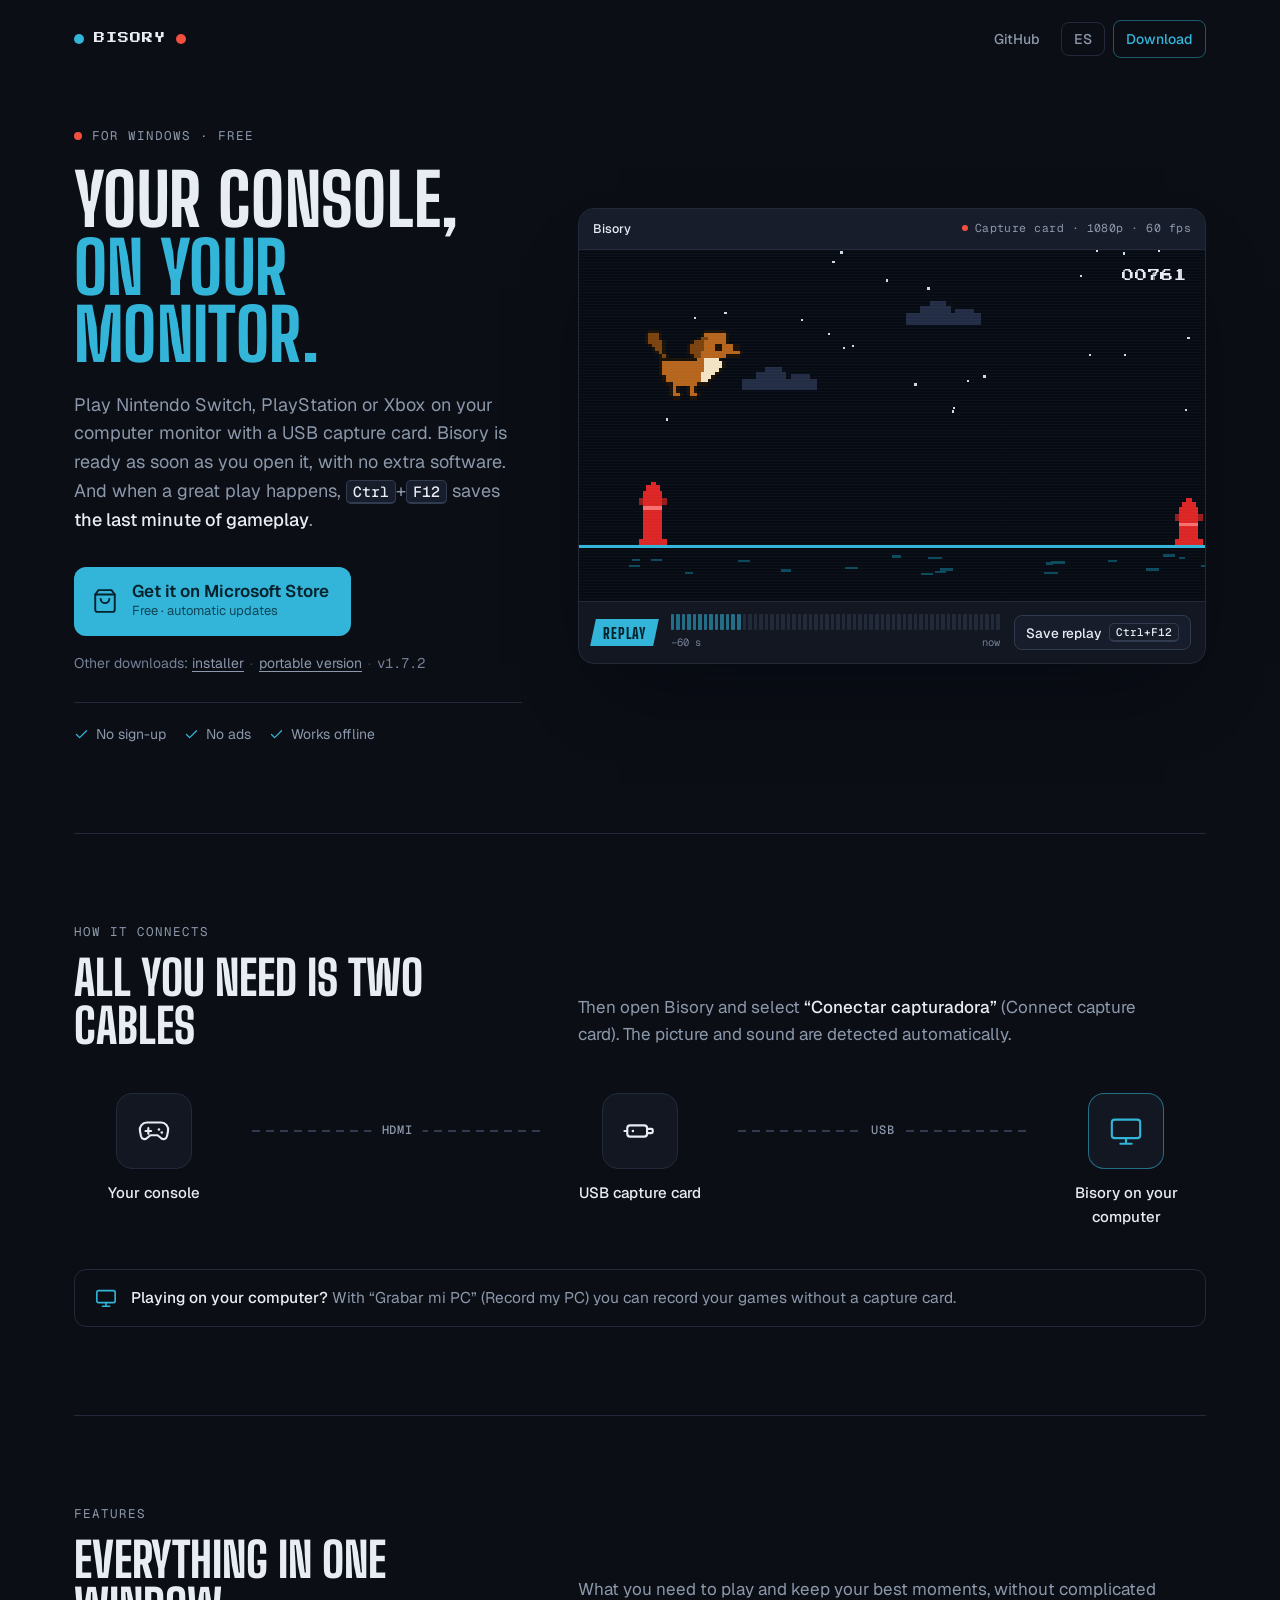
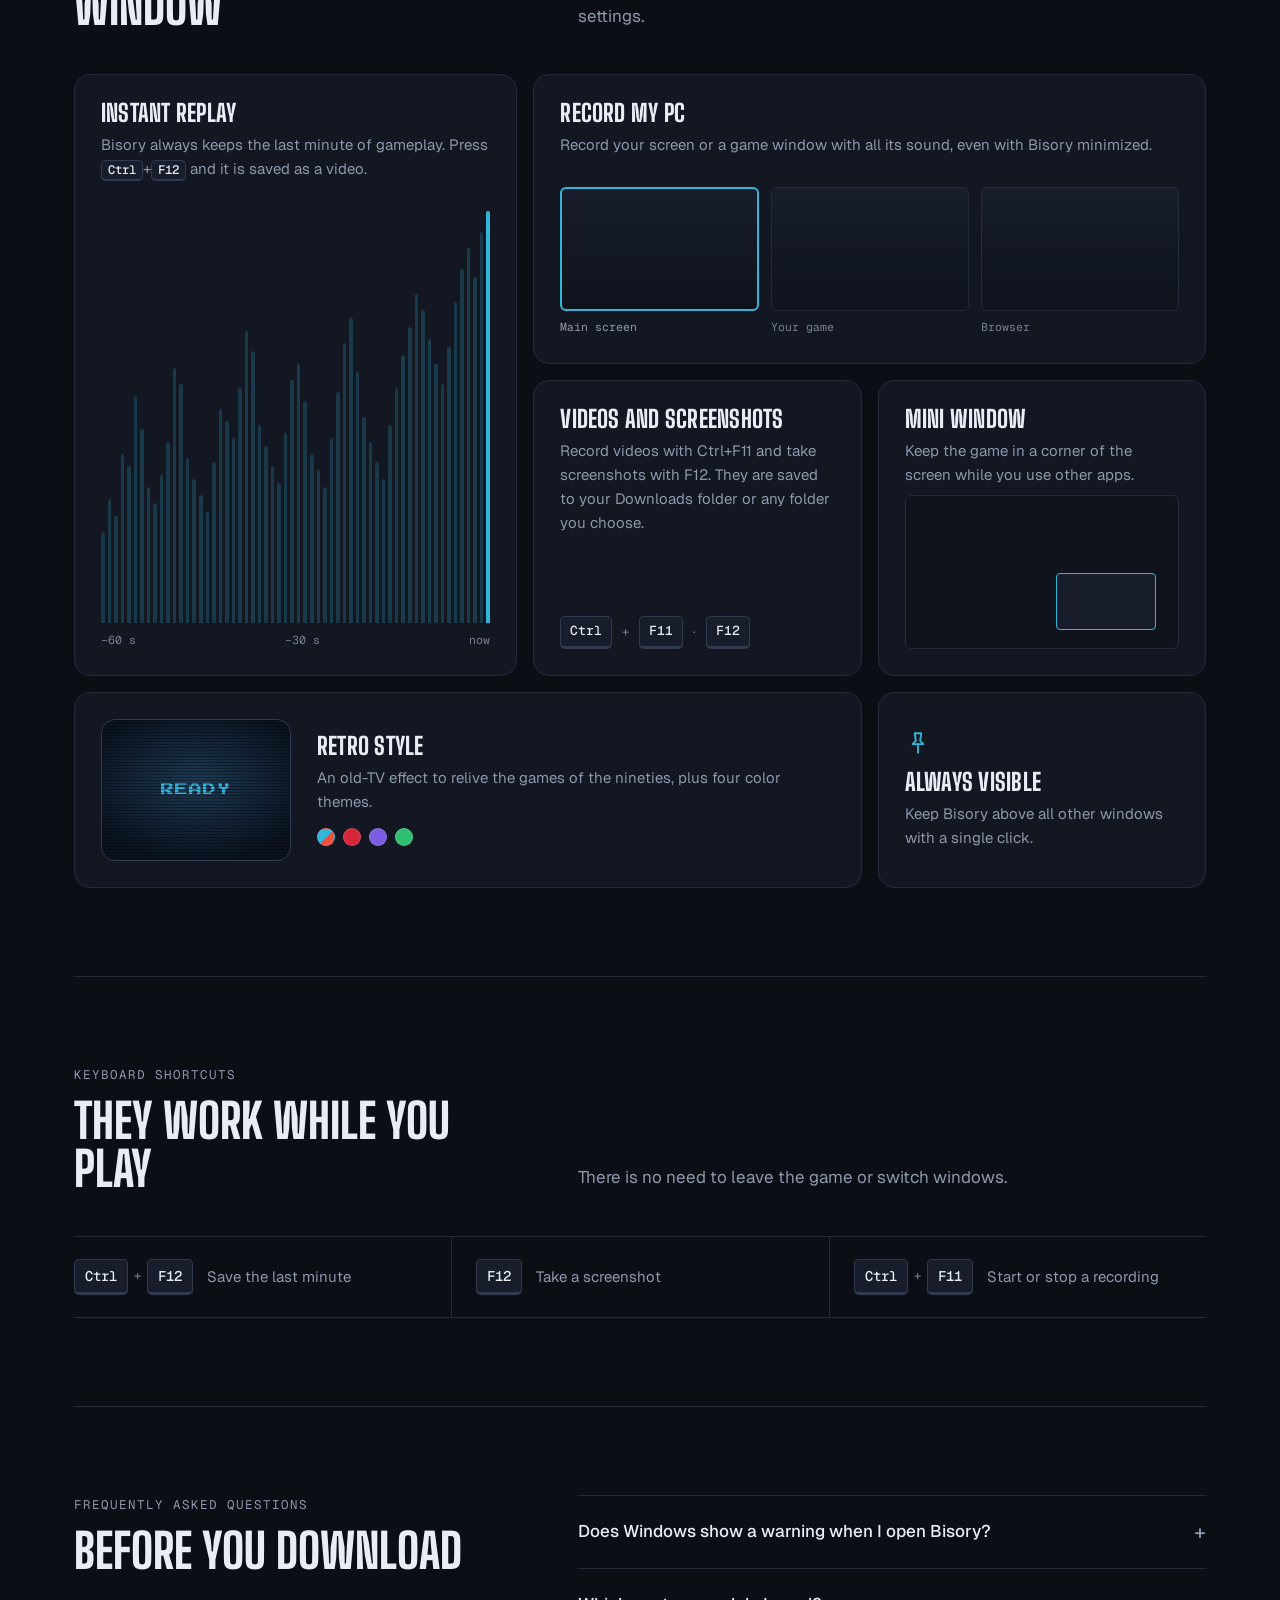
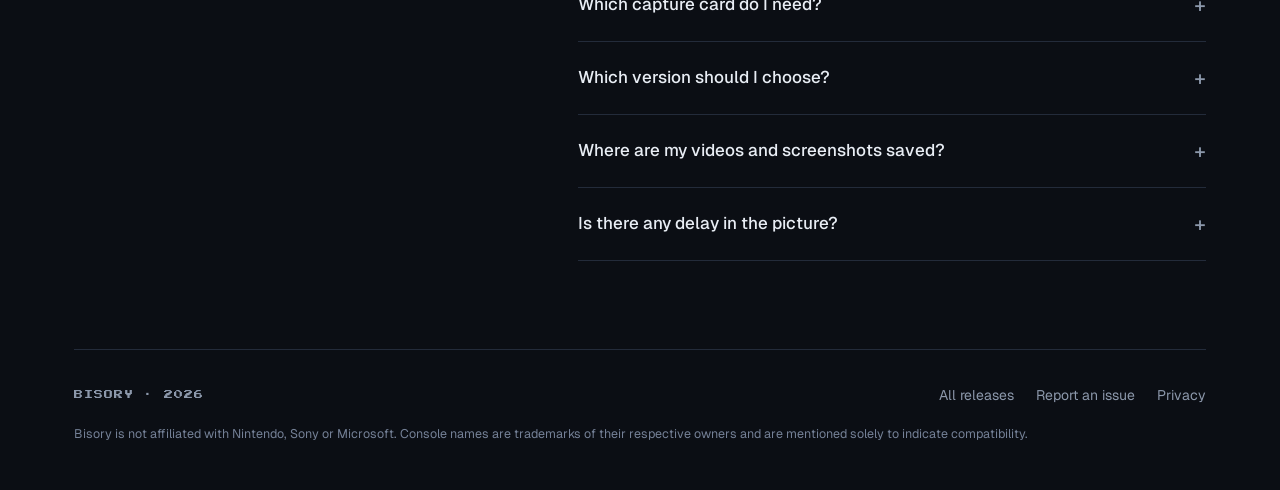
==== commit 9509c050: "Portada: textos más formales y claros, sin tecnicismos Co-Authored-By: Claude Opus 5.5 <noreply@anth" ====
--- a/docs/index.html
+++ b/docs/index.html
@@ -4,7 +4,7 @@
 <meta charset="UTF-8">
 <meta name="viewport" content="width=device-width, initial-scale=1">
 <title>Bisory: tu consola en tu monitor</title>
-<meta name="description" content="Bisory: visor de capturadora para Windows. Juega tu consola en el monitor de tu PC con cualquier capturadora USB, guarda los últimos 60 segundos con una tecla y graba tus juegos de PC. Gratis en Microsoft Store.">
+<meta name="description" content="Bisory es un visor de capturadora gratuito para Windows. Juega tu consola en el monitor de tu computadora, guarda el último minuto de juego con una tecla y graba tus partidas de PC. Disponible en Microsoft Store.">
 <meta name="theme-color" content="#0B0E14">
 <link rel="icon" href="icon.ico">
 <link rel="preconnect" href="https://fonts.googleapis.com">
@@ -190,8 +190,9 @@
   .sec-head p strong{color:var(--text);font-weight:500}
 
   /* cómo se conecta: el cable de verdad, no tres tarjetas */
-  .chain{display:grid;grid-template-columns:auto 1fr auto 1fr auto;align-items:center;gap:0 18px}
-  .node{display:flex;flex-direction:column;align-items:center;gap:12px;text-align:center;width:150px}
+  /* arriba y no al centro: si un nombre ocupa dos líneas, los íconos siguen alineados */
+  .chain{display:grid;grid-template-columns:auto 1fr auto 1fr auto;align-items:start;gap:0 18px}
+  .node{display:flex;flex-direction:column;align-items:center;gap:12px;text-align:center;width:160px}
   .node .ico{
     width:76px;height:76px;border-radius:var(--r-lg);display:grid;place-items:center;
     background:var(--panel);border:1px solid var(--line);color:var(--text);
@@ -199,7 +200,7 @@
   .node.me .ico{border-color:rgba(51,181,217,.55);color:var(--blue)}
   .node .ico svg{width:34px;height:34px}
   .node span{font-size:15px;font-weight:500}
-  .link{position:relative;height:2px;background:repeating-linear-gradient(90deg,var(--line-2) 0 8px,transparent 8px 14px);margin-bottom:34px}
+  .link{position:relative;height:2px;background:repeating-linear-gradient(90deg,var(--line-2) 0 8px,transparent 8px 14px);margin-top:37px}
   .link b{
     position:absolute;left:50%;top:50%;transform:translate(-50%,-50%);
     font-family:var(--font-mono);font-size:12px;font-weight:500;letter-spacing:.06em;
@@ -341,17 +342,17 @@
     <div class="hero-copy">
       <p class="eyebrow" data-i18n="eyebrow">Para Windows · Gratis</p>
       <h1 data-i18n="h1">Tu consola,<br><em>en tu monitor.</em></h1>
-      <p class="lead" data-i18n="lead">Conecta una capturadora USB y juega Switch, PlayStation o Xbox en tu PC. Sin OBS y sin configurar nada. Si pasa algo épico, <kbd>Ctrl</kbd>+<kbd>F12</kbd> guarda <strong>los últimos 60 segundos</strong>.</p>
+      <p class="lead" data-i18n="lead">Juega Nintendo Switch, PlayStation o Xbox en el monitor de tu computadora con una capturadora USB. Bisory está listo en cuanto lo abres, sin programas adicionales. Y si ocurre una gran jugada, <kbd>Ctrl</kbd>+<kbd>F12</kbd> guarda <strong>el último minuto de juego</strong>.</p>
       <a class="cta" href="https://apps.microsoft.com/detail/9PN1XST1QHBF" rel="noopener">
         <svg viewBox="0 0 24 24" fill="none" stroke="currentColor" stroke-width="1.75" stroke-linecap="round" stroke-linejoin="round" aria-hidden="true"><path d="M6 2 3 6v14a2 2 0 0 0 2 2h14a2 2 0 0 0 2-2V6l-3-4z"/><path d="M3 6h18"/><path d="M16 10a4 4 0 0 1-8 0"/></svg>
-        <span><span class="t" data-i18n="cta">Descargar en Microsoft Store</span><span class="s" data-i18n="ctas">Gratis · se actualiza solo</span></span>
+        <span><span class="t" data-i18n="cta">Descargar en Microsoft Store</span><span class="s" data-i18n="ctas">Gratis · con actualizaciones automáticas</span></span>
       </a>
       <p class="alt-dl">
         <span data-i18n="alt">Otras descargas:</span>
-        <a href="https://github.com/ylimecc/Bisory/releases/download/v1.7.2/Bisory-Setup-1.7.2.exe" title="Bisory-Setup-1.7.2.exe · 72 MB" data-i18n="dl1">instalador</a><span class="sep">·</span><a href="https://github.com/ylimecc/Bisory/releases/download/v1.7.2/Bisory-Portable-1.7.2.exe" title="Bisory-Portable-1.7.2.exe · 72 MB" data-i18n="dl2">portable</a><span class="sep">·</span><span class="mono">v1.7.2</span>
+        <a href="https://github.com/ylimecc/Bisory/releases/download/v1.7.2/Bisory-Setup-1.7.2.exe" title="Bisory-Setup-1.7.2.exe · 72 MB" data-i18n="dl1">instalador</a><span class="sep">·</span><a href="https://github.com/ylimecc/Bisory/releases/download/v1.7.2/Bisory-Portable-1.7.2.exe" title="Bisory-Portable-1.7.2.exe · 72 MB" data-i18n="dl2">versión portátil</a><span class="sep">·</span><span class="mono">v1.7.2</span>
       </p>
       <ul class="trust">
-        <li><svg viewBox="0 0 24 24" fill="none" stroke="currentColor" stroke-width="2" stroke-linecap="round" stroke-linejoin="round" aria-hidden="true"><path d="M20 6 9 17l-5-5"/></svg><span data-i18n="tr1">Sin cuentas</span></li>
+        <li><svg viewBox="0 0 24 24" fill="none" stroke="currentColor" stroke-width="2" stroke-linecap="round" stroke-linejoin="round" aria-hidden="true"><path d="M20 6 9 17l-5-5"/></svg><span data-i18n="tr1">Sin registro</span></li>
         <li><svg viewBox="0 0 24 24" fill="none" stroke="currentColor" stroke-width="2" stroke-linecap="round" stroke-linejoin="round" aria-hidden="true"><path d="M20 6 9 17l-5-5"/></svg><span data-i18n="tr2">Sin anuncios</span></li>
         <li><svg viewBox="0 0 24 24" fill="none" stroke="currentColor" stroke-width="2" stroke-linecap="round" stroke-linejoin="round" aria-hidden="true"><path d="M20 6 9 17l-5-5"/></svg><span data-i18n="tr3">Funciona sin internet</span></li>
       </ul>
@@ -380,9 +381,9 @@
     <div class="sec-head">
       <div>
         <span class="sec-label" data-i18n="s1label">Cómo se conecta</span>
-        <h2 data-i18n="s1title">Dos cables y listo</h2>
-      </div>
-      <p data-i18n="s1p">Abre Bisory y pulsa <strong>«Conectar capturadora»</strong>. Encuentra el video y el sonido solo.</p>
+        <h2 data-i18n="s1title">Solo necesitas dos cables</h2>
+      </div>
+      <p data-i18n="s1p">Después, abre Bisory y selecciona <strong>«Conectar capturadora»</strong>. La imagen y el sonido se detectan automáticamente.</p>
     </div>
     <div class="chain">
       <div class="node">
@@ -397,12 +398,12 @@
       <div class="link"><b>USB</b></div>
       <div class="node me">
         <div class="ico"><svg viewBox="0 0 24 24" fill="none" stroke="currentColor" stroke-width="1.5" stroke-linecap="round" stroke-linejoin="round" aria-hidden="true"><rect x="2" y="4" width="20" height="13" rx="2"/><path d="M8 21h8M12 17v4"/></svg></div>
-        <span data-i18n="n3">Bisory en tu PC</span>
+        <span data-i18n="n3">Bisory en tu computadora</span>
       </div>
     </div>
     <p class="pc-note">
       <svg viewBox="0 0 24 24" fill="none" stroke="currentColor" stroke-width="1.75" stroke-linecap="round" stroke-linejoin="round" aria-hidden="true"><rect x="2" y="4" width="20" height="13" rx="2"/><path d="M8 21h8M12 17v4"/></svg>
-      <span data-i18n="pcnote"><strong>¿Juegas en la PC?</strong> Usa «Grabar mi PC». No necesitas capturadora.</span>
+      <span data-i18n="pcnote"><strong>¿Juegas en la computadora?</strong> Con «Grabar mi PC» puedes grabar tus partidas sin capturadora.</span>
     </p>
   </section>
 
@@ -410,15 +411,15 @@
   <section id="funciones">
     <div class="sec-head">
       <div>
-        <span class="sec-label" data-i18n="s2label">Qué puedes hacer</span>
+        <span class="sec-label" data-i18n="s2label">Funciones</span>
         <h2 data-i18n="s2title">Todo en una ventana</h2>
       </div>
-      <p data-i18n="s2p">Sin escenas ni fuentes que configurar: conectas y juegas.</p>
+      <p data-i18n="s2p">Lo necesario para jugar y guardar tus mejores momentos, sin configuraciones complicadas.</p>
     </div>
     <div class="bento">
       <article class="tile t-replay">
         <h3 data-i18n="f1t">Replay instantáneo</h3>
-        <p data-i18n="f1p">Bisory guarda en silencio lo que va pasando. <kbd>Ctrl</kbd>+<kbd>F12</kbd> y los últimos 60 segundos quedan en un MP4.</p>
+        <p data-i18n="f1p">Bisory conserva siempre el último minuto de juego. Presiona <kbd>Ctrl</kbd>+<kbd>F12</kbd> y se guarda como video.</p>
         <div class="viz viz-replay" aria-hidden="true">
           <div class="bars" id="replayBars"></div>
           <div class="scale"><span>−60 s</span><span>−30 s</span><span data-i18n="now">ahora</span></div>
@@ -426,7 +427,7 @@
       </article>
       <article class="tile t-pc">
         <h3 data-i18n="f2t">Grabar mi PC</h3>
-        <p data-i18n="f2p">Graba tu pantalla o una ventana con el sonido del sistema, aunque Bisory esté minimizado.</p>
+        <p data-i18n="f2p">Graba tu pantalla o la ventana de un juego con todo su sonido, incluso con Bisory minimizado.</p>
         <div class="viz viz-pc" aria-hidden="true">
           <figure class="sel"><div class="thumb"></div><figcaption data-i18n="pc1">Pantalla principal</figcaption></figure>
           <figure><div class="thumb"></div><figcaption data-i18n="pc2">Tu juego</figcaption></figure>
@@ -434,20 +435,20 @@
         </div>
       </article>
       <article class="tile t-clips">
-        <h3 data-i18n="f3t">Clips y capturas</h3>
-        <p data-i18n="f3p">En MP4 y PNG, en tu carpeta de Descargas o la que elijas.</p>
+        <h3 data-i18n="f3t">Videos y capturas</h3>
+        <p data-i18n="f3p">Graba videos con Ctrl+F11 y toma capturas con F12. Se guardan en tu carpeta de Descargas o en la que prefieras.</p>
         <div class="viz viz-keys" aria-hidden="true"><kbd>Ctrl</kbd>+<kbd>F11</kbd><span>·</span><kbd>F12</kbd></div>
       </article>
       <article class="tile t-mini">
         <h3 data-i18n="f4t">Ventana mini</h3>
-        <p data-i18n="f4p">Juega en una esquina mientras haces otra cosa.</p>
+        <p data-i18n="f4p">Mantén el juego en una esquina de la pantalla mientras usas otras aplicaciones.</p>
         <div class="viz viz-mini" aria-hidden="true"></div>
       </article>
       <article class="tile t-crt">
         <div class="crt-swatch" aria-hidden="true"><span>READY</span></div>
         <div class="txt">
-          <h3 data-i18n="f5t">Tele vieja</h3>
-          <p data-i18n="f5p">Efecto CRT con scanlines para jugar como en los 90, y cuatro temas de color.</p>
+          <h3 data-i18n="f5t">Estilo retro</h3>
+          <p data-i18n="f5p">Un efecto de televisión antigua para revivir los juegos de los noventa, además de cuatro temas de color.</p>
           <div class="themes" aria-hidden="true">
             <i style="background:linear-gradient(135deg,#33B5D9 50%,#F2503F 50%)"></i><i style="background:#D8263A"></i><i style="background:#7C5CE0"></i><i style="background:#2FBF71"></i>
           </div>
@@ -455,8 +456,8 @@
       </article>
       <article class="tile t-zero">
         <svg viewBox="0 0 24 24" fill="none" stroke="currentColor" stroke-width="1.75" stroke-linecap="round" stroke-linejoin="round" aria-hidden="true"><path d="M9 3h6l-1 7 3 3H7l3-3z"/><path d="M12 13v8"/></svg>
-        <h3 data-i18n="f6t">Siempre encima</h3>
-        <p data-i18n="f6p">Fija la ventana sobre cualquier app con un clic.</p>
+        <h3 data-i18n="f6t">Siempre visible</h3>
+        <p data-i18n="f6p">Mantén Bisory por encima de las demás ventanas con un solo clic.</p>
       </article>
     </div>
   </section>
@@ -465,15 +466,15 @@
   <section id="atajos">
     <div class="sec-head">
       <div>
-        <span class="sec-label" data-i18n="s3label">Atajos</span>
-        <h2 data-i18n="s3title">Funcionan dentro del juego</h2>
-      </div>
-      <p data-i18n="s3p">No tienes que salir del juego ni buscar la ventana de Bisory.</p>
+        <span class="sec-label" data-i18n="s3label">Atajos de teclado</span>
+        <h2 data-i18n="s3title">Funcionan mientras juegas</h2>
+      </div>
+      <p data-i18n="s3p">No necesitas salir del juego ni cambiar de ventana.</p>
     </div>
     <div class="keys">
-      <div class="key-row"><span class="caps"><kbd>Ctrl</kbd>+<kbd>F12</kbd></span><p data-i18n="k1">Guardar lo que acaba de pasar</p></div>
-      <div class="key-row"><span class="caps"><kbd>F12</kbd></span><p data-i18n="k2">Captura de pantalla</p></div>
-      <div class="key-row"><span class="caps"><kbd>Ctrl</kbd>+<kbd>F11</kbd></span><p data-i18n="k3">Grabar o detener un clip</p></div>
+      <div class="key-row"><span class="caps"><kbd>Ctrl</kbd>+<kbd>F12</kbd></span><p data-i18n="k1">Guardar el último minuto</p></div>
+      <div class="key-row"><span class="caps"><kbd>F12</kbd></span><p data-i18n="k2">Tomar una captura de pantalla</p></div>
+      <div class="key-row"><span class="caps"><kbd>Ctrl</kbd>+<kbd>F11</kbd></span><p data-i18n="k3">Iniciar o detener una grabación</p></div>
     </div>
   </section>
 
@@ -481,29 +482,29 @@
   <section id="faq">
     <div class="faq">
       <div>
-        <span class="sec-label" data-i18n="s4label">Preguntas</span>
+        <span class="sec-label" data-i18n="s4label">Preguntas frecuentes</span>
         <h2 data-i18n="s4title">Antes de descargar</h2>
       </div>
       <div class="faq-list">
         <details>
-          <summary data-i18n="q1">¿Windows muestra una advertencia al abrirlo?</summary>
-          <div class="a" data-i18n-html="a1">Solo con el instalador o el portable, porque no están firmados digitalmente. Pulsa <strong>«Más información» → «Ejecutar de todas formas»</strong>. Desde <strong>Microsoft Store</strong> no aparece ningún aviso.</div>
+          <summary data-i18n="q1">¿Windows muestra una advertencia al abrir Bisory?</summary>
+          <div class="a" data-i18n-html="a1">Solo si usas el instalador o la versión portátil, porque todavía no tienen firma digital. Para continuar, selecciona <strong>«Más información»</strong> y después <strong>«Ejecutar de todas formas»</strong>. La versión de Microsoft Store no muestra este aviso.</div>
         </details>
         <details>
           <summary data-i18n="q2">¿Qué capturadora necesito?</summary>
-          <div class="a" data-i18n-html="a2">Cualquier capturadora USB HDMI. Está probada con capturadoras económicas de chip <code>MS2130</code> a 1080p 60 fps. Si tu PC tiene USB 3.0, úsalo.</div>
+          <div class="a" data-i18n-html="a2">Cualquier capturadora USB con entrada HDMI. Bisory se probó con modelos económicos con chip <code>MS2130</code>, en Full HD a 60 cuadros por segundo. Si tu computadora tiene puertos USB 3.0 (suelen ser de color azul), conéctala en uno de ellos.</div>
         </details>
         <details>
-          <summary data-i18n="q3">¿Microsoft Store, instalador o portable?</summary>
-          <div class="a" data-i18n-html="a3"><strong>Microsoft Store</strong> (recomendado): se instala y se actualiza solo, sin avisos de Windows. <strong>Instalador</strong>: lo mismo, pero las actualizaciones las descargas tú. <strong>Portable</strong>: un solo .exe que corre desde donde lo pongas.</div>
+          <summary data-i18n="q3">¿Qué versión me conviene?</summary>
+          <div class="a" data-i18n-html="a3"><strong>Microsoft Store</strong> (recomendada): se instala y se actualiza sola, sin avisos de Windows. <strong>Instalador</strong>: funciona igual, pero las actualizaciones se descargan manualmente. <strong>Versión portátil</strong>: un solo archivo que se abre sin instalar nada, útil para llevarlo en una memoria USB.</div>
         </details>
         <details>
-          <summary data-i18n="q4">¿Dónde se guardan mis capturas y clips?</summary>
-          <div class="a" data-i18n-html="a4">En tu carpeta de <strong>Descargas</strong>. Puedes elegir otra en Ajustes → «Cambiar carpeta».</div>
+          <summary data-i18n="q4">¿Dónde se guardan mis videos y capturas?</summary>
+          <div class="a" data-i18n-html="a4">En tu carpeta de <strong>Descargas</strong>. Para usar otra, abre Ajustes y selecciona «Cambiar carpeta».</div>
         </details>
         <details>
-          <summary data-i18n="q5">¿Tiene retraso (lag)?</summary>
-          <div class="a" data-i18n-html="a5">Depende de la capturadora, no de Bisory. Con una MS2130 son unas décimas de segundo: perfecto para RPGs, plataformas o jugar casual. Para juegos de pelea competitivos, juega viendo la tele y usa Bisory para grabar.</div>
+          <summary data-i18n="q5">¿Hay retraso en la imagen?</summary>
+          <div class="a" data-i18n-html="a5">El retraso lo determina la capturadora, no Bisory. Con un modelo MS2130 es de unas décimas de segundo, suficiente para juegos de aventura, de plataformas o para jugar de forma casual. En juegos de pelea competitivos conviene jugar en la televisión y usar Bisory solo para grabar.</div>
         </details>
       </div>
     </div>
@@ -516,7 +517,7 @@
       <a href="https://github.com/ylimecc/Bisory/issues" rel="noopener" data-i18n="ft3">Reportar un problema</a>
       <a href="privacidad.html" data-i18n="ft4">Privacidad</a>
     </nav>
-    <p class="legal" data-i18n="legal">Bisory no está afiliado a Nintendo, Sony ni Microsoft. Los nombres de consolas son marcas de sus respectivos titulares y se mencionan únicamente para indicar compatibilidad.</p>
+    <p class="legal" data-i18n="legal">Bisory no está afiliado a Nintendo, Sony ni Microsoft. Los nombres de las consolas son marcas de sus respectivos titulares y se mencionan únicamente para indicar compatibilidad.</p>
   </footer>
 </div>
 
@@ -527,75 +528,131 @@
     navdl:"Descargar",
     eyebrow:"Para Windows · Gratis",
     h1:"Tu consola,<br><em>en tu monitor.</em>",
-    lead:'Conecta una capturadora USB y juega Switch, PlayStation o Xbox en tu PC. Sin OBS y sin configurar nada. Si pasa algo épico, <kbd>Ctrl</kbd>+<kbd>F12</kbd> guarda <strong>los últimos 60 segundos</strong>.',
-    cta:"Descargar en Microsoft Store", ctas:"Gratis · se actualiza solo",
-    alt:"Otras descargas:", dl1:"instalador", dl2:"portable",
-    tr1:"Sin cuentas", tr2:"Sin anuncios", tr3:"Funciona sin internet",
-    chip:"Capturadora · 1080p · 60 fps", now:"ahora", save:"Guardar replay", toast:"Replay guardado (60 s)",
-    s1label:"Cómo se conecta", s1title:"Dos cables y listo",
-    s1p:'Abre Bisory y pulsa <strong>«Conectar capturadora»</strong>. Encuentra el video y el sonido solo.',
-    n1:"Tu consola", n2:"Capturadora USB", n3:"Bisory en tu PC",
-    pcnote:'<strong>¿Juegas en la PC?</strong> Usa «Grabar mi PC». No necesitas capturadora.',
-    s2label:"Qué puedes hacer", s2title:"Todo en una ventana", s2p:"Sin escenas ni fuentes que configurar: conectas y juegas.",
-    f1t:"Replay instantáneo", f1p:'Bisory guarda en silencio lo que va pasando. <kbd>Ctrl</kbd>+<kbd>F12</kbd> y los últimos 60 segundos quedan en un MP4.',
-    f2t:"Grabar mi PC", f2p:"Graba tu pantalla o una ventana con el sonido del sistema, aunque Bisory esté minimizado.",
-    pc1:"Pantalla principal", pc2:"Tu juego", pc3:"Navegador",
-    f3t:"Clips y capturas", f3p:"En MP4 y PNG, en tu carpeta de Descargas o la que elijas.",
-    f4t:"Ventana mini", f4p:"Juega en una esquina mientras haces otra cosa.",
-    f5t:"Tele vieja", f5p:"Efecto CRT con scanlines para jugar como en los 90, y cuatro temas de color.",
-    f6t:"Siempre encima", f6p:"Fija la ventana sobre cualquier app con un clic.",
-    s3label:"Atajos", s3title:"Funcionan dentro del juego", s3p:"No tienes que salir del juego ni buscar la ventana de Bisory.",
-    k1:"Guardar lo que acaba de pasar", k2:"Captura de pantalla", k3:"Grabar o detener un clip",
-    s4label:"Preguntas", s4title:"Antes de descargar",
-    q1:"¿Windows muestra una advertencia al abrirlo?",
-    a1:'Solo con el instalador o el portable, porque no están firmados digitalmente. Pulsa <strong>«Más información» → «Ejecutar de todas formas»</strong>. Desde <strong>Microsoft Store</strong> no aparece ningún aviso.',
+    lead:"Juega Nintendo Switch, PlayStation o Xbox en el monitor de tu computadora con una capturadora USB. Bisory está listo en cuanto lo abres, sin programas adicionales. Y si ocurre una gran jugada, <kbd>Ctrl</kbd>+<kbd>F12</kbd> guarda <strong>el último minuto de juego</strong>.",
+    cta:"Descargar en Microsoft Store",
+    ctas:"Gratis · con actualizaciones automáticas",
+    alt:"Otras descargas:",
+    dl1:"instalador",
+    dl2:"versión portátil",
+    tr1:"Sin registro",
+    tr2:"Sin anuncios",
+    tr3:"Funciona sin internet",
+    chip:"Capturadora · 1080p · 60 fps",
+    now:"ahora",
+    save:"Guardar replay",
+    toast:"Replay guardado (60 s)",
+    s1label:"Cómo se conecta",
+    s1title:"Solo necesitas dos cables",
+    s1p:"Después, abre Bisory y selecciona <strong>«Conectar capturadora»</strong>. La imagen y el sonido se detectan automáticamente.",
+    n1:"Tu consola",
+    n2:"Capturadora USB",
+    n3:"Bisory en tu computadora",
+    pcnote:"<strong>¿Juegas en la computadora?</strong> Con «Grabar mi PC» puedes grabar tus partidas sin capturadora.",
+    s2label:"Funciones",
+    s2title:"Todo en una ventana",
+    s2p:"Lo necesario para jugar y guardar tus mejores momentos, sin configuraciones complicadas.",
+    f1t:"Replay instantáneo",
+    f1p:"Bisory conserva siempre el último minuto de juego. Presiona <kbd>Ctrl</kbd>+<kbd>F12</kbd> y se guarda como video.",
+    f2t:"Grabar mi PC",
+    f2p:"Graba tu pantalla o la ventana de un juego con todo su sonido, incluso con Bisory minimizado.",
+    pc1:"Pantalla principal",
+    pc2:"Tu juego",
+    pc3:"Navegador",
+    f3t:"Videos y capturas",
+    f3p:"Graba videos con Ctrl+F11 y toma capturas con F12. Se guardan en tu carpeta de Descargas o en la que prefieras.",
+    f4t:"Ventana mini",
+    f4p:"Mantén el juego en una esquina de la pantalla mientras usas otras aplicaciones.",
+    f5t:"Estilo retro",
+    f5p:"Un efecto de televisión antigua para revivir los juegos de los noventa, además de cuatro temas de color.",
+    f6t:"Siempre visible",
+    f6p:"Mantén Bisory por encima de las demás ventanas con un solo clic.",
+    s3label:"Atajos de teclado",
+    s3title:"Funcionan mientras juegas",
+    s3p:"No necesitas salir del juego ni cambiar de ventana.",
+    k1:"Guardar el último minuto",
+    k2:"Tomar una captura de pantalla",
+    k3:"Iniciar o detener una grabación",
+    s4label:"Preguntas frecuentes",
+    s4title:"Antes de descargar",
+    q1:"¿Windows muestra una advertencia al abrir Bisory?",
+    a1:"Solo si usas el instalador o la versión portátil, porque todavía no tienen firma digital. Para continuar, selecciona <strong>«Más información»</strong> y después <strong>«Ejecutar de todas formas»</strong>. La versión de Microsoft Store no muestra este aviso.",
     q2:"¿Qué capturadora necesito?",
-    a2:'Cualquier capturadora USB HDMI. Está probada con capturadoras económicas de chip <code>MS2130</code> a 1080p 60 fps. Si tu PC tiene USB 3.0, úsalo.',
-    q3:"¿Microsoft Store, instalador o portable?",
-    a3:'<strong>Microsoft Store</strong> (recomendado): se instala y se actualiza solo, sin avisos de Windows. <strong>Instalador</strong>: lo mismo, pero las actualizaciones las descargas tú. <strong>Portable</strong>: un solo .exe que corre desde donde lo pongas.',
-    q4:"¿Dónde se guardan mis capturas y clips?",
-    a4:'En tu carpeta de <strong>Descargas</strong>. Puedes elegir otra en Ajustes → «Cambiar carpeta».',
-    q5:"¿Tiene retraso (lag)?",
-    a5:'Depende de la capturadora, no de Bisory. Con una MS2130 son unas décimas de segundo: perfecto para RPGs, plataformas o jugar casual. Para juegos de pelea competitivos, juega viendo la tele y usa Bisory para grabar.',
-    ft1:"Todas las versiones", ft3:"Reportar un problema", ft4:"Privacidad",
-    legal:"Bisory no está afiliado a Nintendo, Sony ni Microsoft. Los nombres de consolas son marcas de sus respectivos titulares y se mencionan únicamente para indicar compatibilidad.",
+    a2:"Cualquier capturadora USB con entrada HDMI. Bisory se probó con modelos económicos con chip <code>MS2130</code>, en Full HD a 60 cuadros por segundo. Si tu computadora tiene puertos USB 3.0 (suelen ser de color azul), conéctala en uno de ellos.",
+    q3:"¿Qué versión me conviene?",
+    a3:"<strong>Microsoft Store</strong> (recomendada): se instala y se actualiza sola, sin avisos de Windows. <strong>Instalador</strong>: funciona igual, pero las actualizaciones se descargan manualmente. <strong>Versión portátil</strong>: un solo archivo que se abre sin instalar nada, útil para llevarlo en una memoria USB.",
+    q4:"¿Dónde se guardan mis videos y capturas?",
+    a4:"En tu carpeta de <strong>Descargas</strong>. Para usar otra, abre Ajustes y selecciona «Cambiar carpeta».",
+    q5:"¿Hay retraso en la imagen?",
+    a5:"El retraso lo determina la capturadora, no Bisory. Con un modelo MS2130 es de unas décimas de segundo, suficiente para juegos de aventura, de plataformas o para jugar de forma casual. En juegos de pelea competitivos conviene jugar en la televisión y usar Bisory solo para grabar.",
+    ft1:"Todas las versiones",
+    ft3:"Reportar un problema",
+    ft4:"Privacidad",
+    legal:"Bisory no está afiliado a Nintendo, Sony ni Microsoft. Los nombres de las consolas son marcas de sus respectivos titulares y se mencionan únicamente para indicar compatibilidad.",
     title:"Bisory: tu consola en tu monitor"
   },
   en: {
     navdl:"Download",
     eyebrow:"For Windows · Free",
     h1:"Your console,<br><em>on your monitor.</em>",
-    lead:'Plug in a USB capture card and play Switch, PlayStation or Xbox on your PC. No OBS, no setup. When something epic happens, <kbd>Ctrl</kbd>+<kbd>F12</kbd> saves <strong>the last 60 seconds</strong>.',
-    cta:"Get it on Microsoft Store", ctas:"Free · updates itself",
-    alt:"Other downloads:", dl1:"installer", dl2:"portable",
-    tr1:"No account", tr2:"No ads", tr3:"Works offline",
-    chip:"Capture card · 1080p · 60 fps", now:"now", save:"Save replay", toast:"Replay saved (60 s)",
-    s1label:"How it connects", s1title:"Two cables and you're in",
-    s1p:'Open Bisory and click <strong>“Conectar capturadora”</strong> (Connect capture card). It finds the video and the sound by itself.',
-    n1:"Your console", n2:"USB capture card", n3:"Bisory on your PC",
-    pcnote:'<strong>Playing on PC?</strong> Use “Grabar mi PC” (Record my PC). No capture card needed.',
-    s2label:"What you can do", s2title:"All in one window", s2p:"No scenes or sources to set up: plug in and play.",
-    f1t:"Instant replay", f1p:'Bisory quietly keeps what just happened. Press <kbd>Ctrl</kbd>+<kbd>F12</kbd> and the last 60 seconds land in an MP4.',
-    f2t:"Record my PC", f2p:"Record your screen or a window with system audio, even with Bisory minimized.",
-    pc1:"Main screen", pc2:"Your game", pc3:"Browser",
-    f3t:"Clips & screenshots", f3p:"As MP4 and PNG, in your Downloads folder or any folder you pick.",
-    f4t:"Mini window", f4p:"Play in a corner while you do something else.",
-    f5t:"Retro TV", f5p:"A CRT scanline effect to play like it's the 90s, plus four color themes.",
-    f6t:"Always on top", f6p:"Pin the window above any app with one click.",
-    s3label:"Hotkeys", s3title:"They work inside your game", s3p:"No need to leave the game or look for the Bisory window.",
-    k1:"Save what just happened", k2:"Take a screenshot", k3:"Start or stop a clip",
-    s4label:"Questions", s4title:"Before you download",
-    q1:"Does Windows show a warning when I open it?",
-    a1:'Only with the installer or the portable version, because they are not code-signed. Click <strong>“More info” → “Run anyway”</strong>. The <strong>Microsoft Store</strong> version shows no warning.',
+    lead:"Play Nintendo Switch, PlayStation or Xbox on your computer monitor with a USB capture card. Bisory is ready as soon as you open it, with no extra software. And when a great play happens, <kbd>Ctrl</kbd>+<kbd>F12</kbd> saves <strong>the last minute of gameplay</strong>.",
+    cta:"Get it on Microsoft Store",
+    ctas:"Free · automatic updates",
+    alt:"Other downloads:",
+    dl1:"installer",
+    dl2:"portable version",
+    tr1:"No sign-up",
+    tr2:"No ads",
+    tr3:"Works offline",
+    chip:"Capture card · 1080p · 60 fps",
+    now:"now",
+    save:"Save replay",
+    toast:"Replay saved (60 s)",
+    s1label:"How it connects",
+    s1title:"All you need is two cables",
+    s1p:"Then open Bisory and select <strong>“Conectar capturadora”</strong> (Connect capture card). The picture and sound are detected automatically.",
+    n1:"Your console",
+    n2:"USB capture card",
+    n3:"Bisory on your computer",
+    pcnote:"<strong>Playing on your computer?</strong> With “Grabar mi PC” (Record my PC) you can record your games without a capture card.",
+    s2label:"Features",
+    s2title:"Everything in one window",
+    s2p:"What you need to play and keep your best moments, without complicated settings.",
+    f1t:"Instant replay",
+    f1p:"Bisory always keeps the last minute of gameplay. Press <kbd>Ctrl</kbd>+<kbd>F12</kbd> and it is saved as a video.",
+    f2t:"Record my PC",
+    f2p:"Record your screen or a game window with all its sound, even with Bisory minimized.",
+    pc1:"Main screen",
+    pc2:"Your game",
+    pc3:"Browser",
+    f3t:"Videos and screenshots",
+    f3p:"Record videos with Ctrl+F11 and take screenshots with F12. They are saved to your Downloads folder or any folder you choose.",
+    f4t:"Mini window",
+    f4p:"Keep the game in a corner of the screen while you use other apps.",
+    f5t:"Retro style",
+    f5p:"An old-TV effect to relive the games of the nineties, plus four color themes.",
+    f6t:"Always visible",
+    f6p:"Keep Bisory above all other windows with a single click.",
+    s3label:"Keyboard shortcuts",
+    s3title:"They work while you play",
+    s3p:"There is no need to leave the game or switch windows.",
+    k1:"Save the last minute",
+    k2:"Take a screenshot",
+    k3:"Start or stop a recording",
+    s4label:"Frequently asked questions",
+    s4title:"Before you download",
+    q1:"Does Windows show a warning when I open Bisory?",
+    a1:"Only with the installer or the portable version, because they do not have a digital signature yet. To continue, select <strong>“More info”</strong> and then <strong>“Run anyway”</strong>. The Microsoft Store version does not show this warning.",
     q2:"Which capture card do I need?",
-    a2:'Any USB HDMI capture card. Tested with cheap <code>MS2130</code>-chip cards at 1080p 60 fps. Use a USB 3.0 port if your PC has one.',
-    q3:"Microsoft Store, installer or portable?",
-    a3:'<strong>Microsoft Store</strong> (recommended): installs and updates itself, with no Windows warnings. <strong>Installer</strong>: the same, but you download updates yourself. <strong>Portable</strong>: a single .exe that runs from anywhere.',
-    q4:"Where are my screenshots and clips saved?",
-    a4:'In your <strong>Downloads</strong> folder. You can pick another one in Ajustes → “Cambiar carpeta” (the app is in Spanish).',
-    q5:"Is there any lag?",
-    a5:'It depends on the capture card, not on Bisory. With an MS2130 it\'s a few tenths of a second: great for RPGs, platformers or casual play. For competitive fighting games, play on the TV and use Bisory to record.',
-    ft1:"All releases", ft3:"Report an issue", ft4:"Privacy",
+    a2:"Any USB capture card with an HDMI input. Bisory was tested with affordable models using the <code>MS2130</code> chip, in Full HD at 60 frames per second. If your computer has USB 3.0 ports (they are usually blue), plug it into one of them.",
+    q3:"Which version should I choose?",
+    a3:"<strong>Microsoft Store</strong> (recommended): installs and updates itself, with no Windows warnings. <strong>Installer</strong>: works the same, but you download updates manually. <strong>Portable version</strong>: a single file that opens without installing anything, handy to carry on a USB drive.",
+    q4:"Where are my videos and screenshots saved?",
+    a4:"In your <strong>Downloads</strong> folder. To use another one, open Ajustes (Settings) and select “Cambiar carpeta” (Change folder). The app is in Spanish.",
+    q5:"Is there any delay in the picture?",
+    a5:"The delay depends on the capture card, not on Bisory. With an MS2130 model it is a few tenths of a second, which is fine for adventure games, platformers or casual play. For competitive fighting games, it is better to play on the TV and use Bisory only to record.",
+    ft1:"All releases",
+    ft3:"Report an issue",
+    ft4:"Privacy",
     legal:"Bisory is not affiliated with Nintendo, Sony or Microsoft. Console names are trademarks of their respective owners and are mentioned solely to indicate compatibility.",
     title:"Bisory: your console on your monitor"
   }
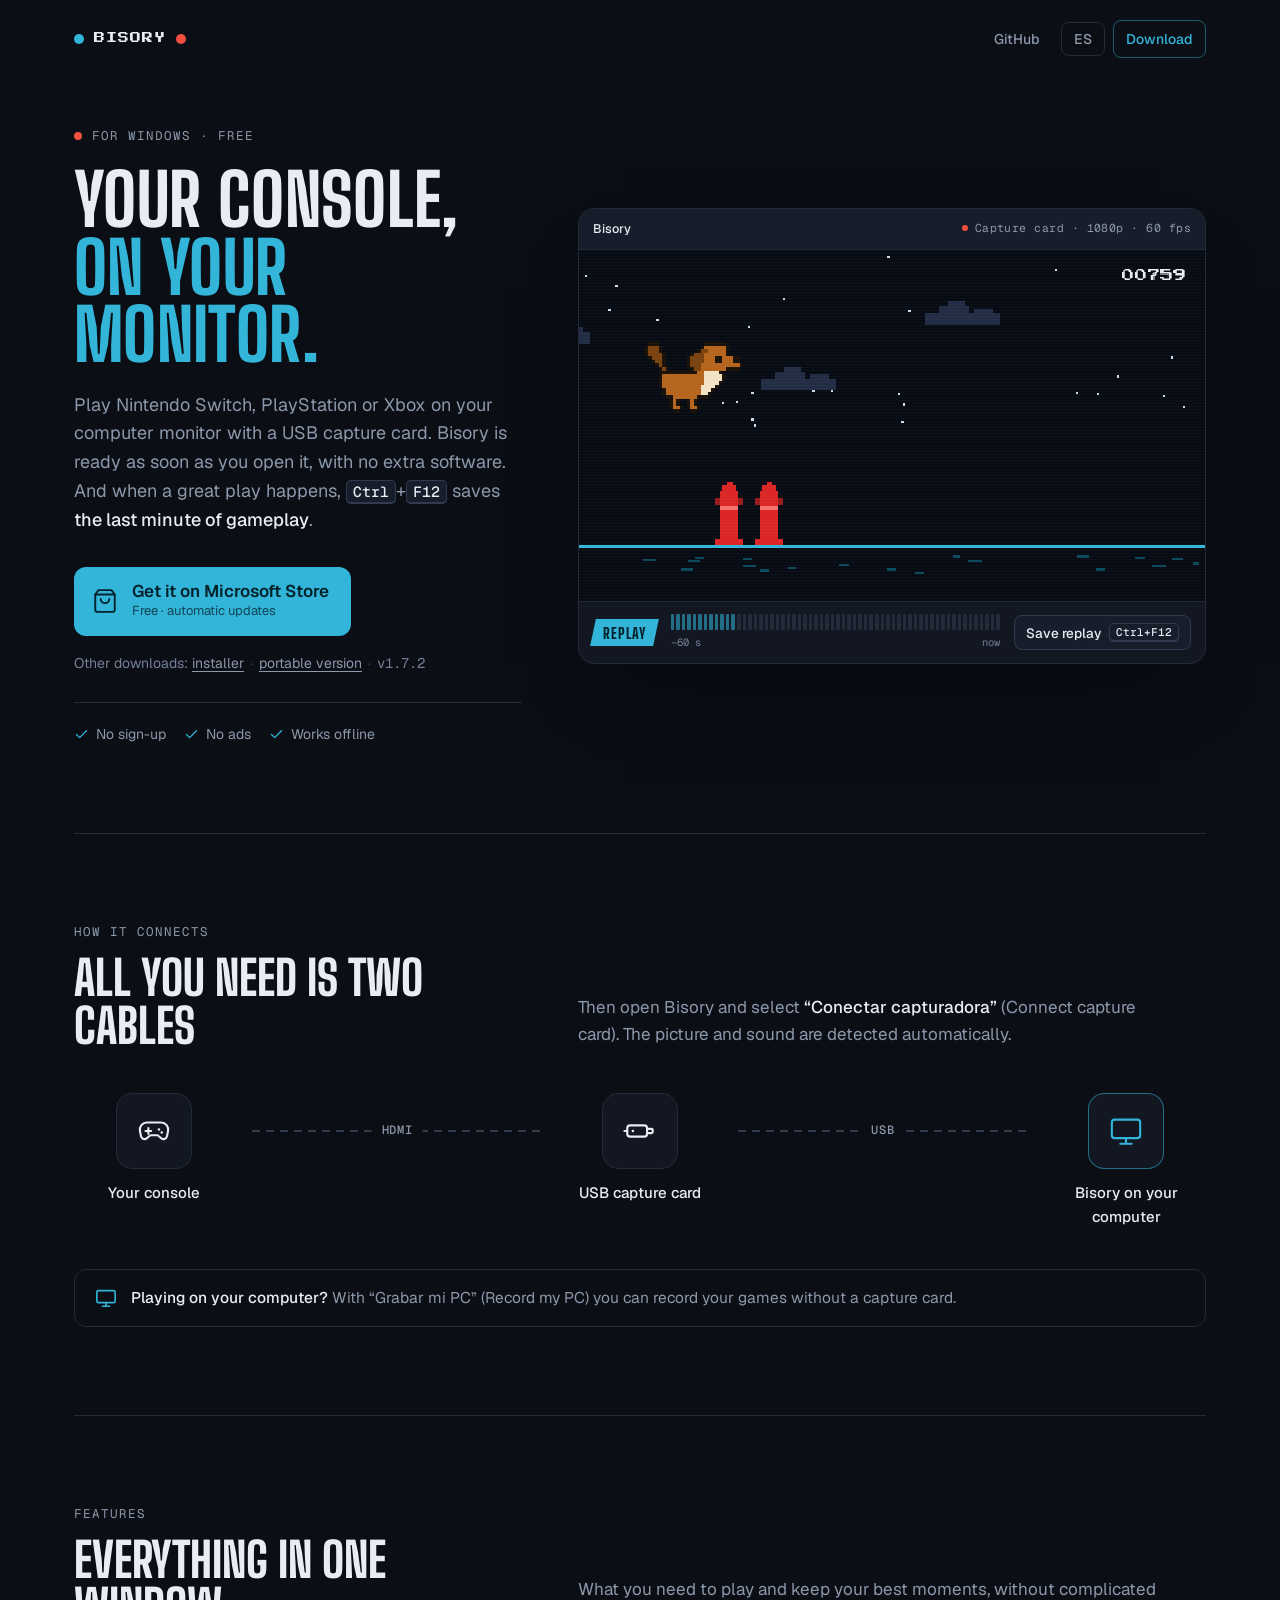
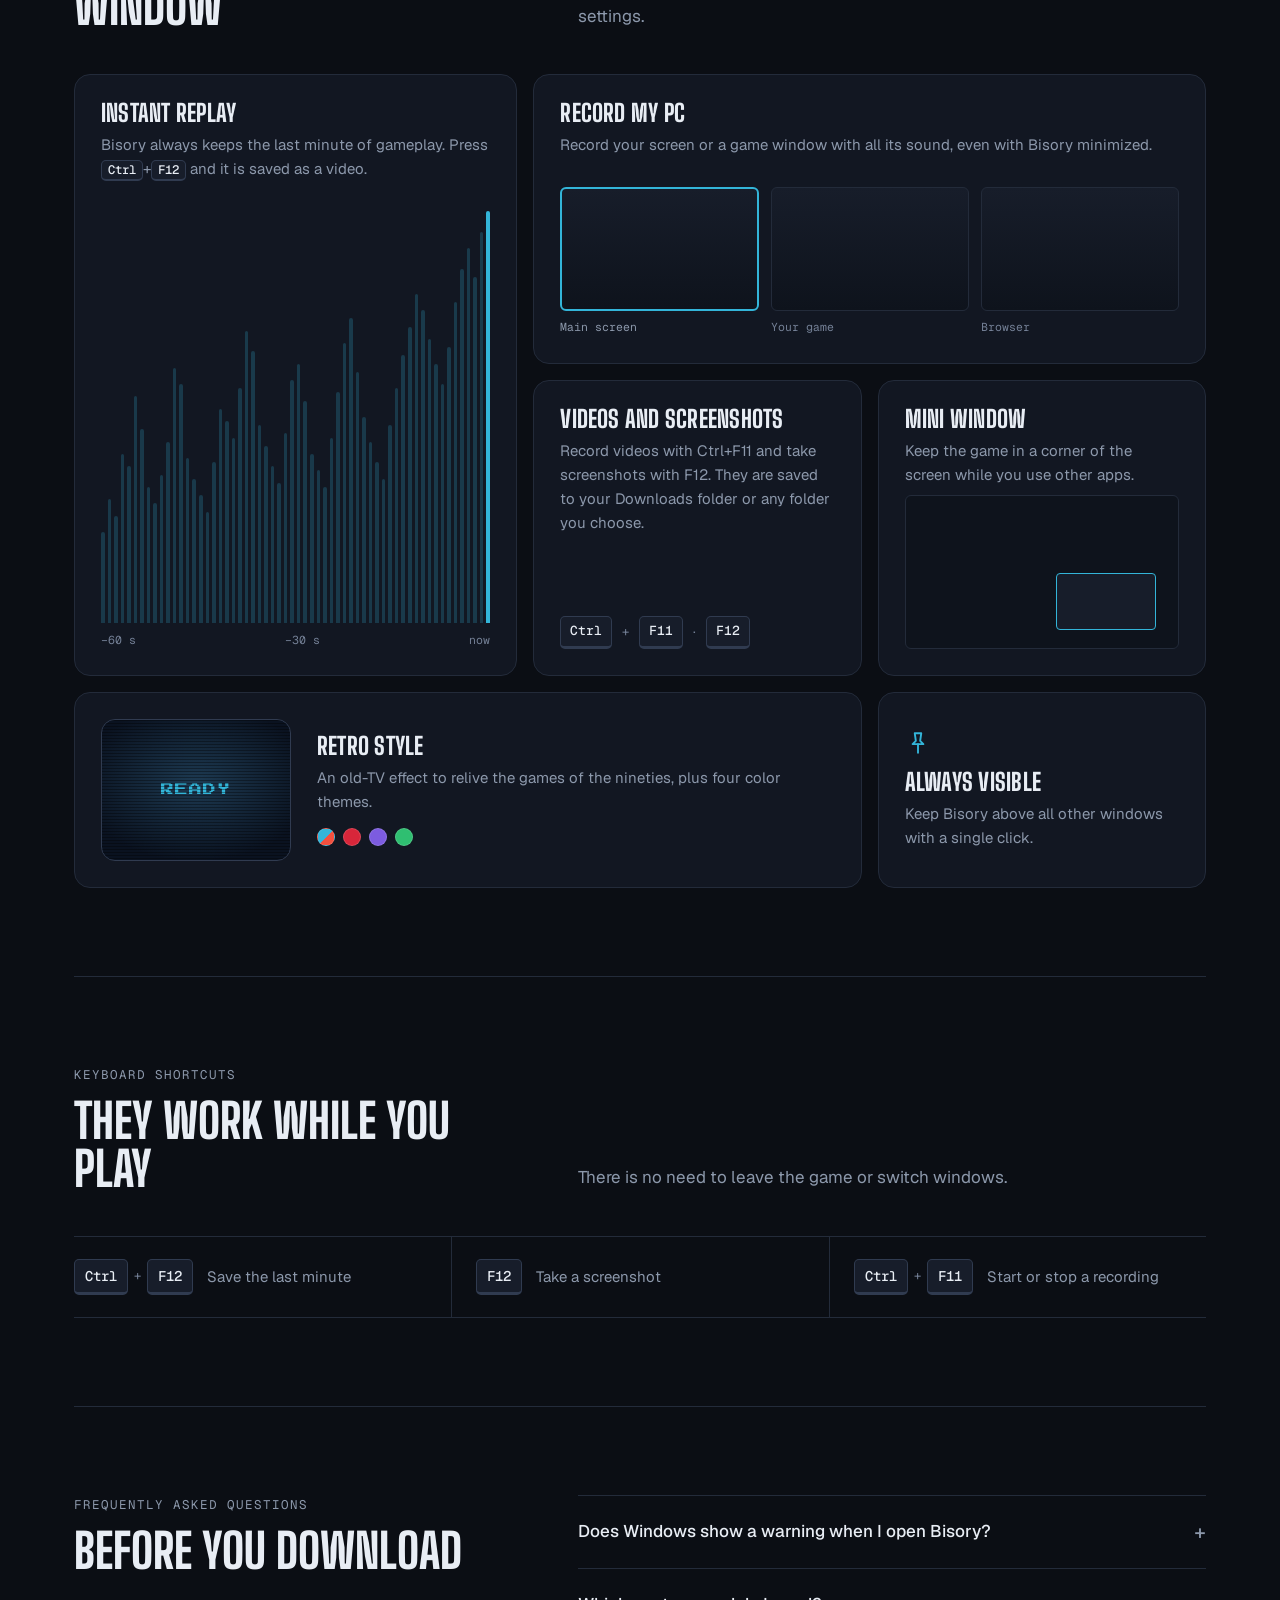
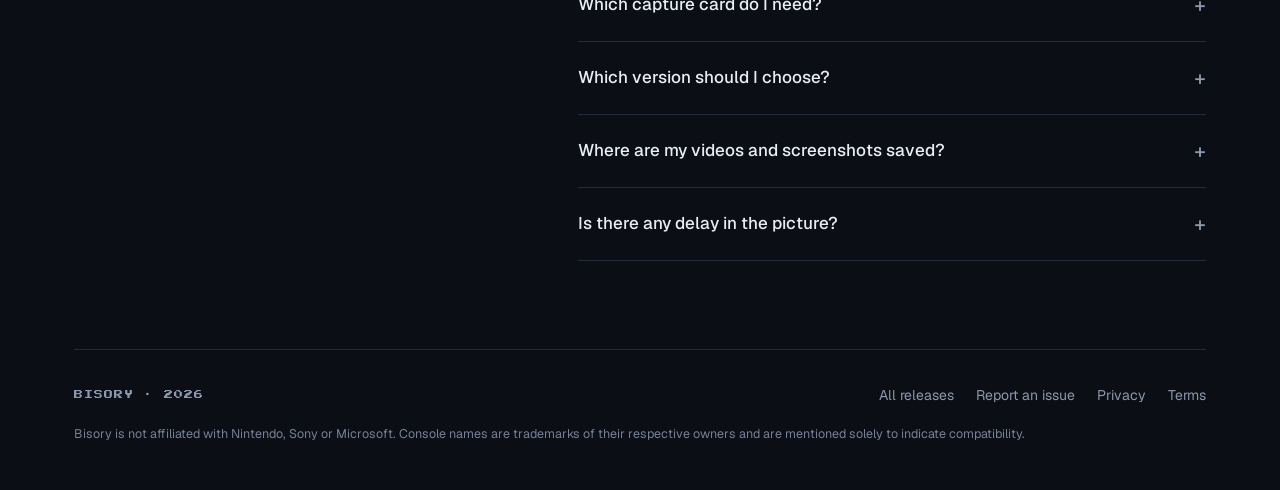
==== commit 7099b6dc: "Términos de uso, letras alojadas en el sitio y páginas legales con el diseño nuevo - terminos.html (" ====
--- a/docs/index.html
+++ b/docs/index.html
@@ -7,9 +7,9 @@
 <meta name="description" content="Bisory es un visor de capturadora gratuito para Windows. Juega tu consola en el monitor de tu computadora, guarda el último minuto de juego con una tecla y graba tus partidas de PC. Disponible en Microsoft Store.">
 <meta name="theme-color" content="#0B0E14">
 <link rel="icon" href="icon.ico">
-<link rel="preconnect" href="https://fonts.googleapis.com">
-<link rel="preconnect" href="https://fonts.gstatic.com" crossorigin>
-<link href="https://fonts.googleapis.com/css2?family=Big+Shoulders+Display:wght@700;800&family=Geist:wght@400;500;600&family=Geist+Mono:wght@400;500&family=Press+Start+2P&display=swap" rel="stylesheet">
+<link rel="preload" href="fonts/big-shoulders-display.woff2" as="font" type="font/woff2" crossorigin>
+<link rel="preload" href="fonts/geist.woff2" as="font" type="font/woff2" crossorigin>
+<link rel="stylesheet" href="fonts/fonts.css">
 <style>
   /* ---------- tokens ----------
      Azul = acciones. Rojo = solo "en vivo" y grabando. Los dos juntos = la marca (los puntos del logo). */
@@ -516,6 +516,7 @@
       <a href="https://github.com/ylimecc/Bisory/releases" rel="noopener" data-i18n="ft1">Todas las versiones</a>
       <a href="https://github.com/ylimecc/Bisory/issues" rel="noopener" data-i18n="ft3">Reportar un problema</a>
       <a href="privacidad.html" data-i18n="ft4">Privacidad</a>
+      <a href="terminos.html" data-i18n="ft5">Términos</a>
     </nav>
     <p class="legal" data-i18n="legal">Bisory no está afiliado a Nintendo, Sony ni Microsoft. Los nombres de las consolas son marcas de sus respectivos titulares y se mencionan únicamente para indicar compatibilidad.</p>
   </footer>
@@ -587,6 +588,7 @@
     ft1:"Todas las versiones",
     ft3:"Reportar un problema",
     ft4:"Privacidad",
+    ft5:"Términos",
     legal:"Bisory no está afiliado a Nintendo, Sony ni Microsoft. Los nombres de las consolas son marcas de sus respectivos titulares y se mencionan únicamente para indicar compatibilidad.",
     title:"Bisory: tu consola en tu monitor"
   },
@@ -653,6 +655,7 @@
     ft1:"All releases",
     ft3:"Report an issue",
     ft4:"Privacy",
+    ft5:"Terms",
     legal:"Bisory is not affiliated with Nintendo, Sony or Microsoft. Console names are trademarks of their respective owners and are mentioned solely to indicate compatibility.",
     title:"Bisory: your console on your monitor"
   }
--- a/docs/fonts/fonts.css
+++ b/docs/fonts/fonts.css
@@ -0,0 +1,6 @@
+/* Letras del sitio alojadas aquí mismo: ninguna visita le envía su dirección IP a un servidor externo.
+   Solo el subconjunto latino. Licencia SIL Open Font License 1.1 (ver los OFL-*.txt de esta carpeta). */
+@font-face{font-family:'Big Shoulders Display';font-style:normal;font-weight:700 800;font-display:swap;src:url(big-shoulders-display.woff2) format('woff2');unicode-range:U+0000-00FF, U+0131, U+0152-0153, U+02BB-02BC, U+02C6, U+02DA, U+02DC, U+0304, U+0308, U+0329, U+2000-206F, U+20AC, U+2122, U+2191, U+2193, U+2212, U+2215, U+FEFF, U+FFFD}
+@font-face{font-family:'Geist';font-style:normal;font-weight:400 600;font-display:swap;src:url(geist.woff2) format('woff2');unicode-range:U+0000-00FF, U+0131, U+0152-0153, U+02BB-02BC, U+02C6, U+02DA, U+02DC, U+0304, U+0308, U+0329, U+2000-206F, U+20AC, U+2122, U+2191, U+2193, U+2212, U+2215, U+FEFF, U+FFFD}
+@font-face{font-family:'Geist Mono';font-style:normal;font-weight:400 500;font-display:swap;src:url(geist-mono.woff2) format('woff2');unicode-range:U+0000-00FF, U+0131, U+0152-0153, U+02BB-02BC, U+02C6, U+02DA, U+02DC, U+0304, U+0308, U+0329, U+2000-206F, U+20AC, U+2122, U+2191, U+2193, U+2212, U+2215, U+FEFF, U+FFFD}
+@font-face{font-family:'Press Start 2P';font-style:normal;font-weight:400;font-display:swap;src:url(press-start-2p.woff2) format('woff2');unicode-range:U+0000-00FF, U+0131, U+0152-0153, U+02BB-02BC, U+02C6, U+02DA, U+02DC, U+0304, U+0308, U+0329, U+2000-206F, U+20AC, U+2122, U+2191, U+2193, U+2212, U+2215, U+FEFF, U+FFFD}
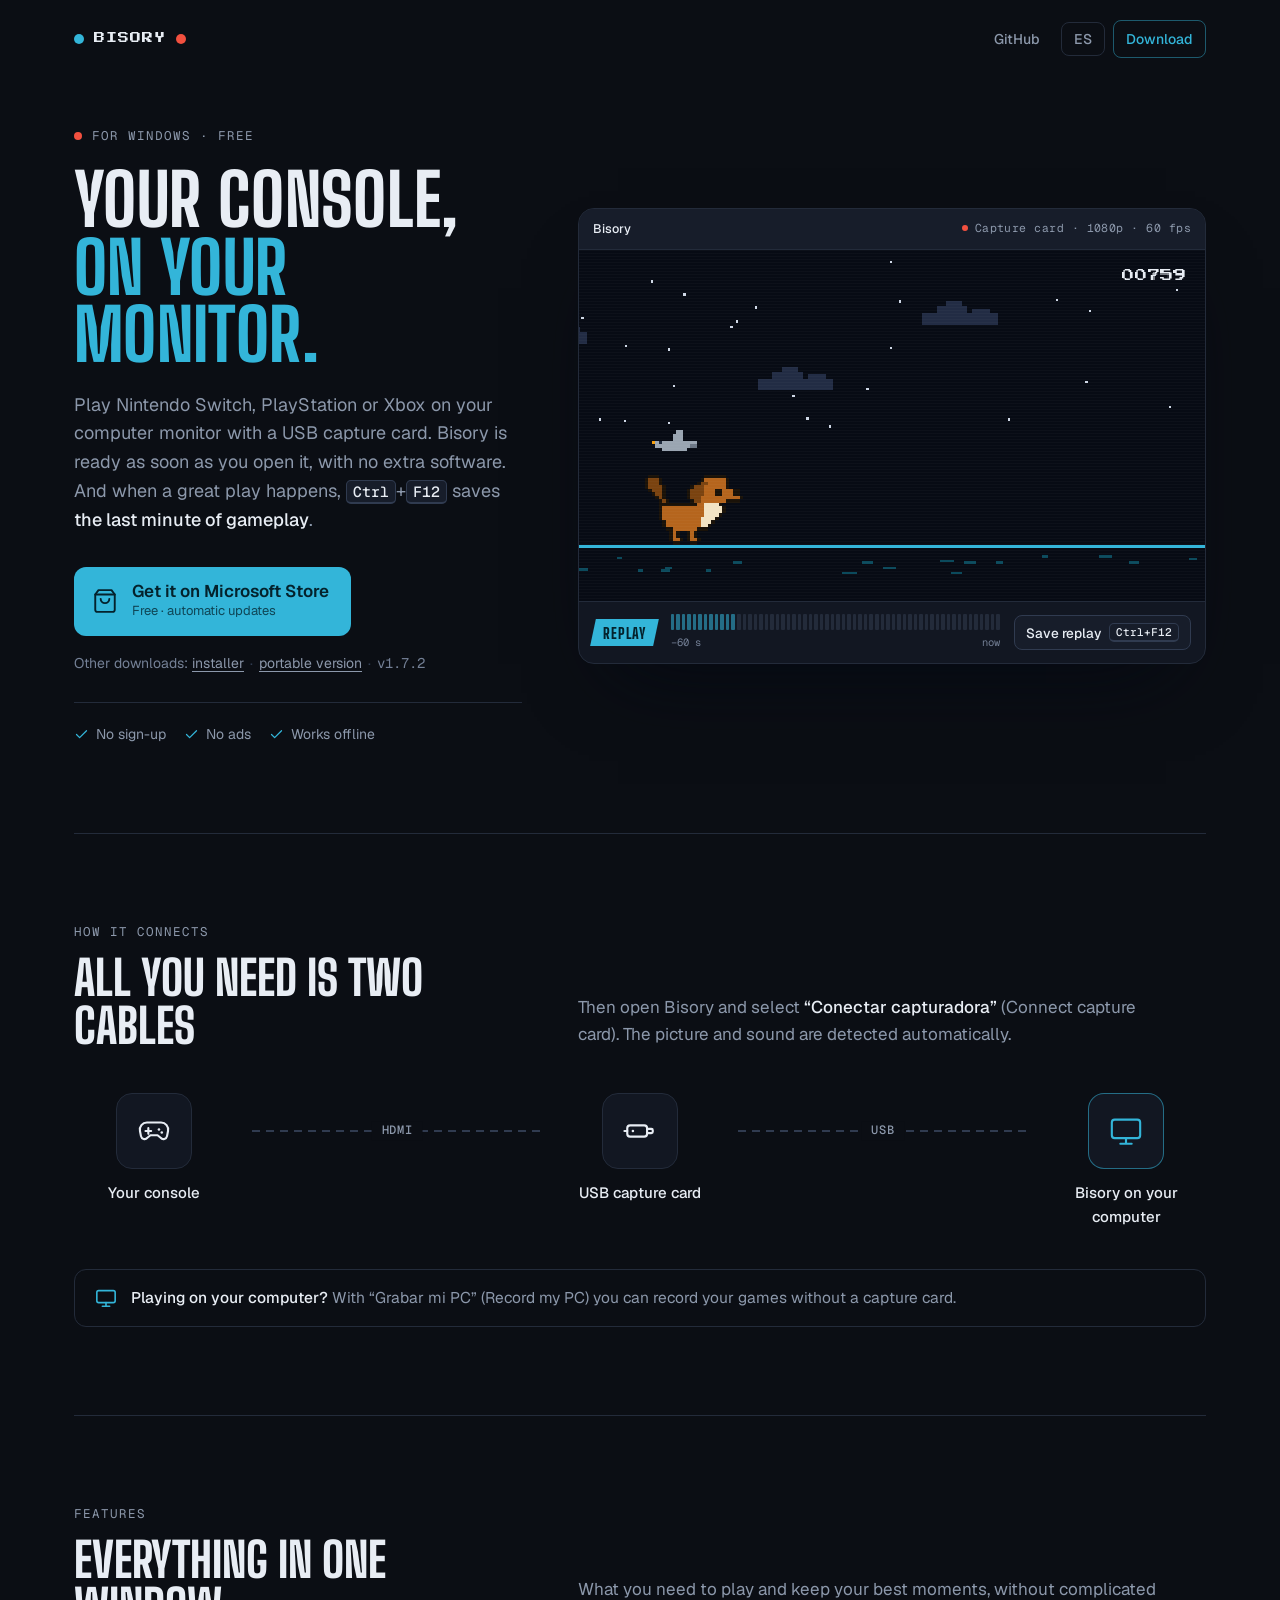
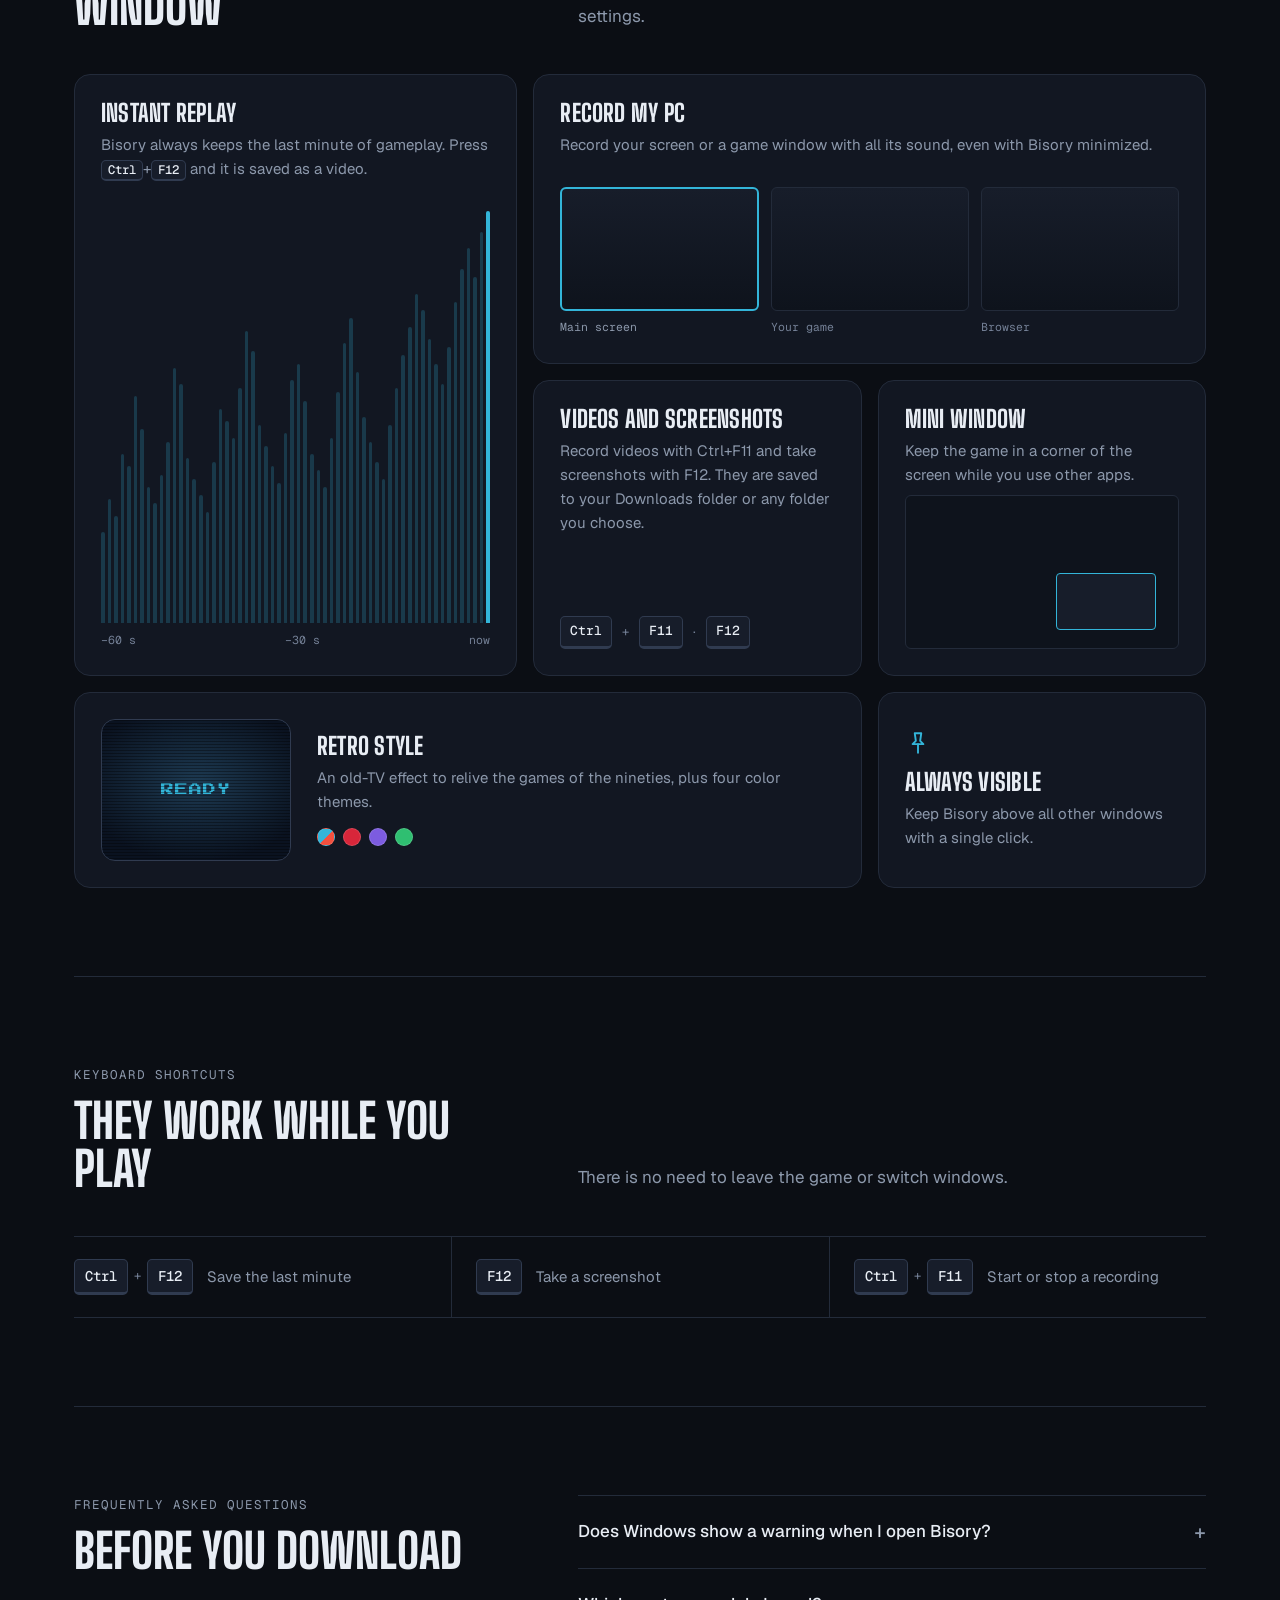
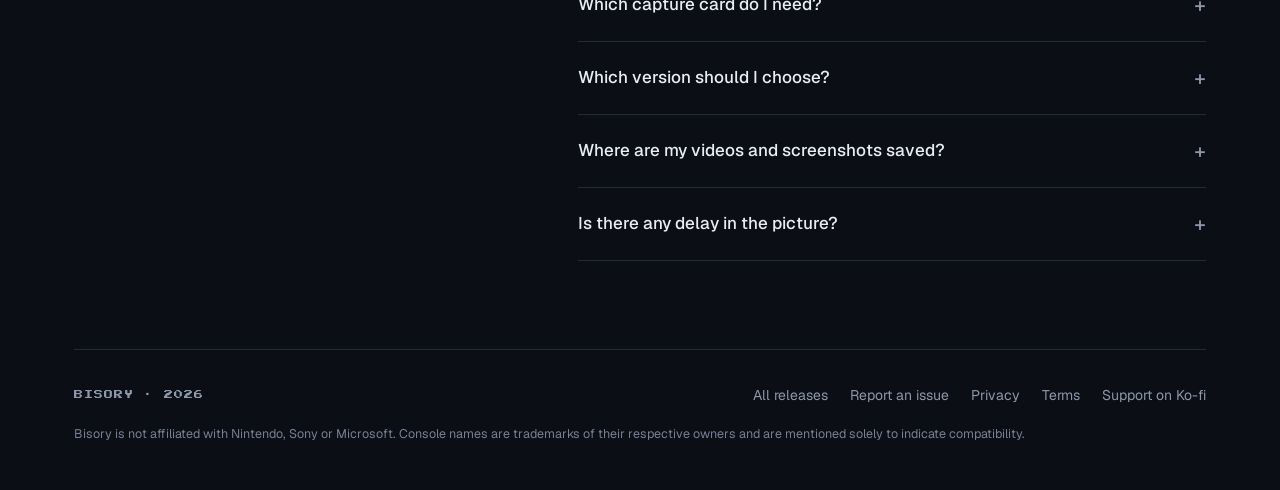
==== commit f826311c: "Pie de pagina: enlace para apoyar Bisory en Ko-fi Co-Authored-By: Claude Opus 5.5 <noreply@anthropic" ====
--- a/docs/index.html
+++ b/docs/index.html
@@ -517,6 +517,7 @@
       <a href="https://github.com/ylimecc/Bisory/issues" rel="noopener" data-i18n="ft3">Reportar un problema</a>
       <a href="privacidad.html" data-i18n="ft4">Privacidad</a>
       <a href="terminos.html" data-i18n="ft5">Términos</a>
+      <a href="https://ko-fi.com/ylimec" rel="noopener" data-i18n="ft6">Apoyar en Ko-fi</a>
     </nav>
     <p class="legal" data-i18n="legal">Bisory no está afiliado a Nintendo, Sony ni Microsoft. Los nombres de las consolas son marcas de sus respectivos titulares y se mencionan únicamente para indicar compatibilidad.</p>
   </footer>
@@ -589,6 +590,7 @@
     ft3:"Reportar un problema",
     ft4:"Privacidad",
     ft5:"Términos",
+    ft6:"Apoyar en Ko-fi",
     legal:"Bisory no está afiliado a Nintendo, Sony ni Microsoft. Los nombres de las consolas son marcas de sus respectivos titulares y se mencionan únicamente para indicar compatibilidad.",
     title:"Bisory: tu consola en tu monitor"
   },
@@ -656,6 +658,7 @@
     ft3:"Report an issue",
     ft4:"Privacy",
     ft5:"Terms",
+    ft6:"Support on Ko-fi",
     legal:"Bisory is not affiliated with Nintendo, Sony or Microsoft. Console names are trademarks of their respective owners and are mentioned solely to indicate compatibility.",
     title:"Bisory: your console on your monitor"
   }
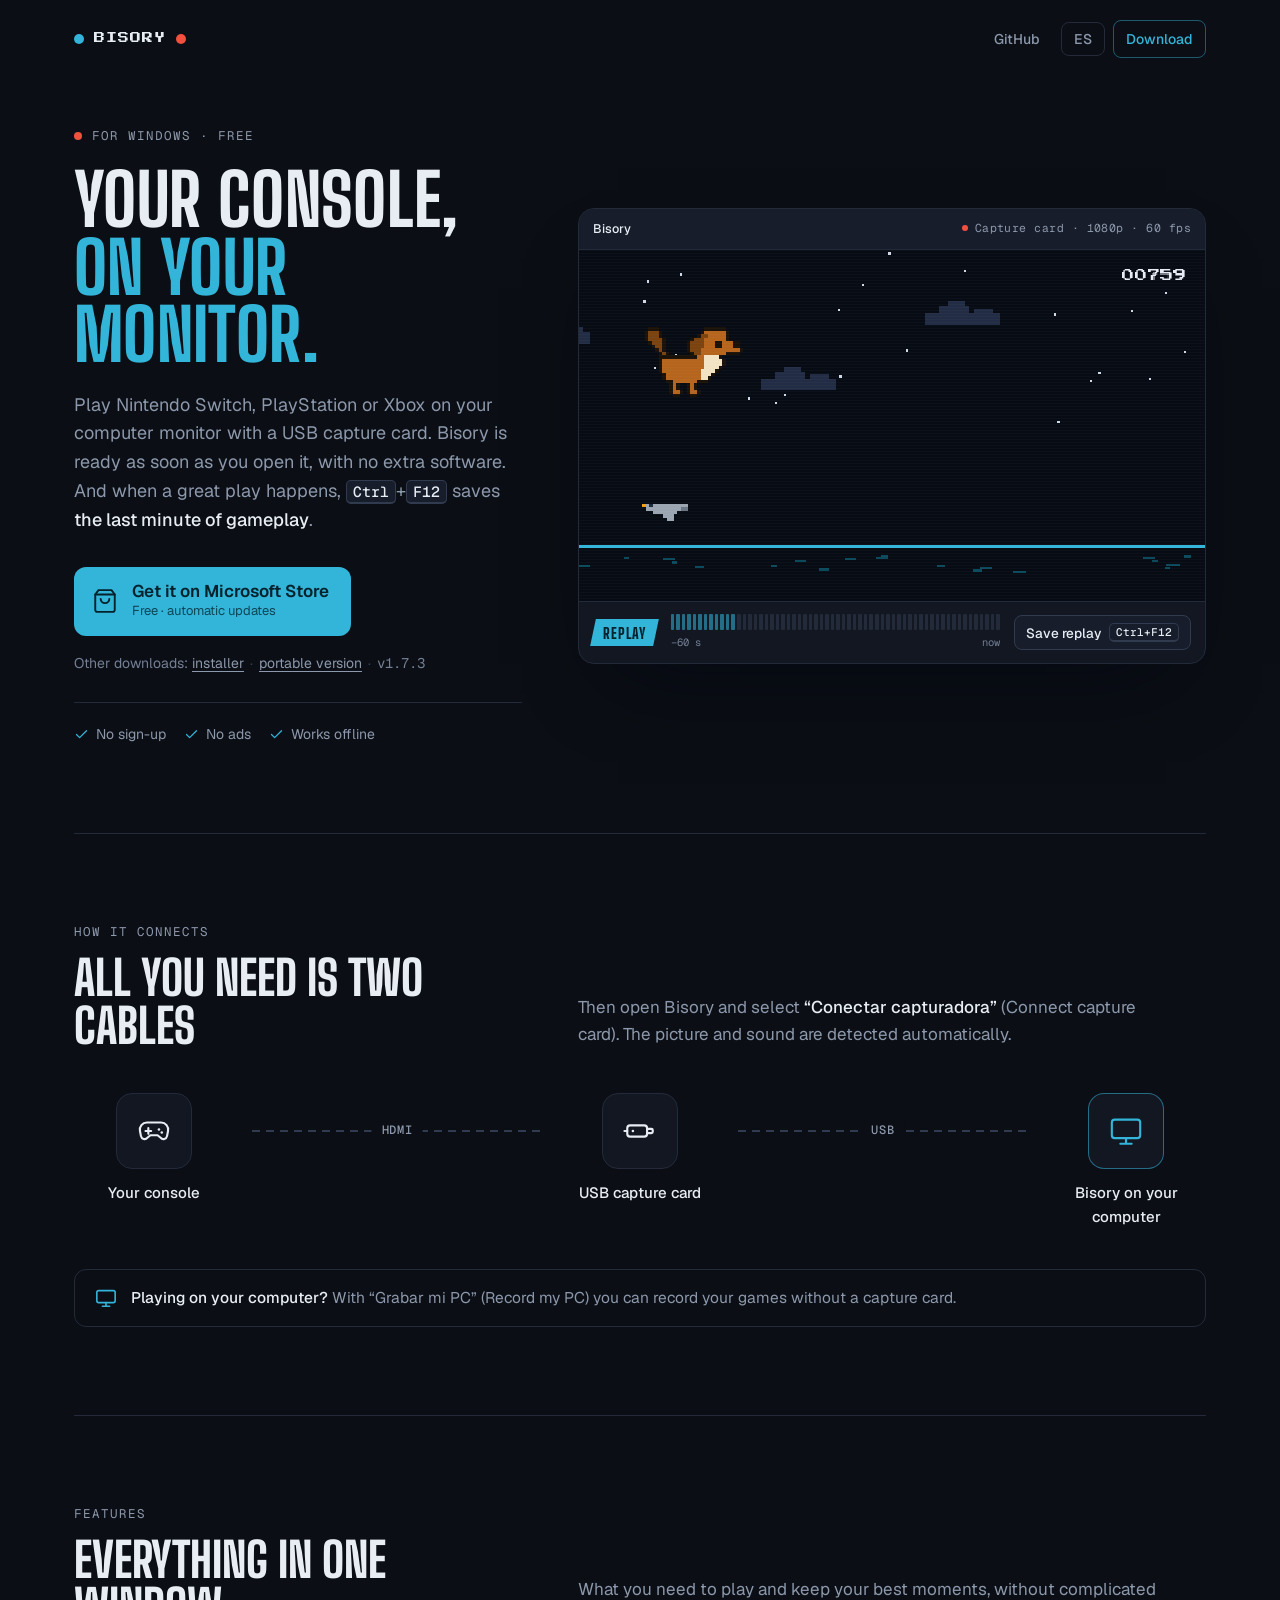
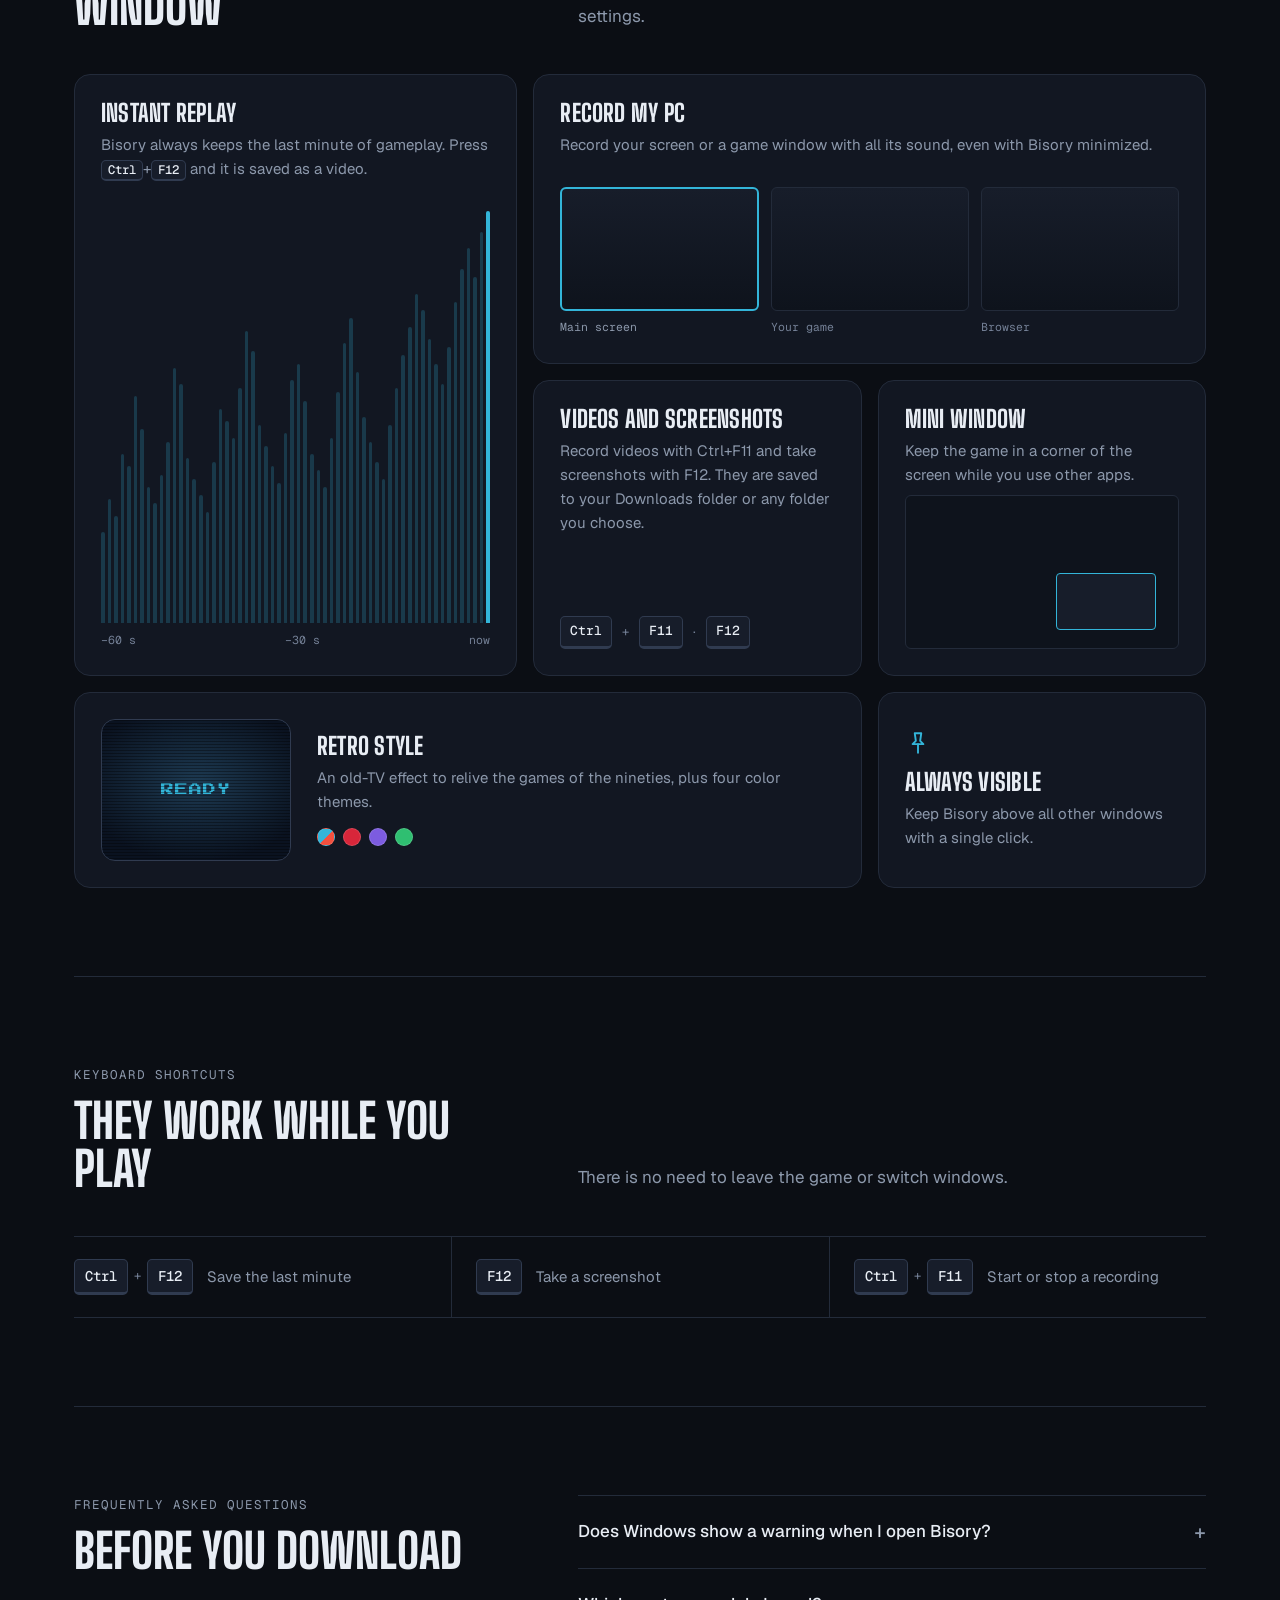
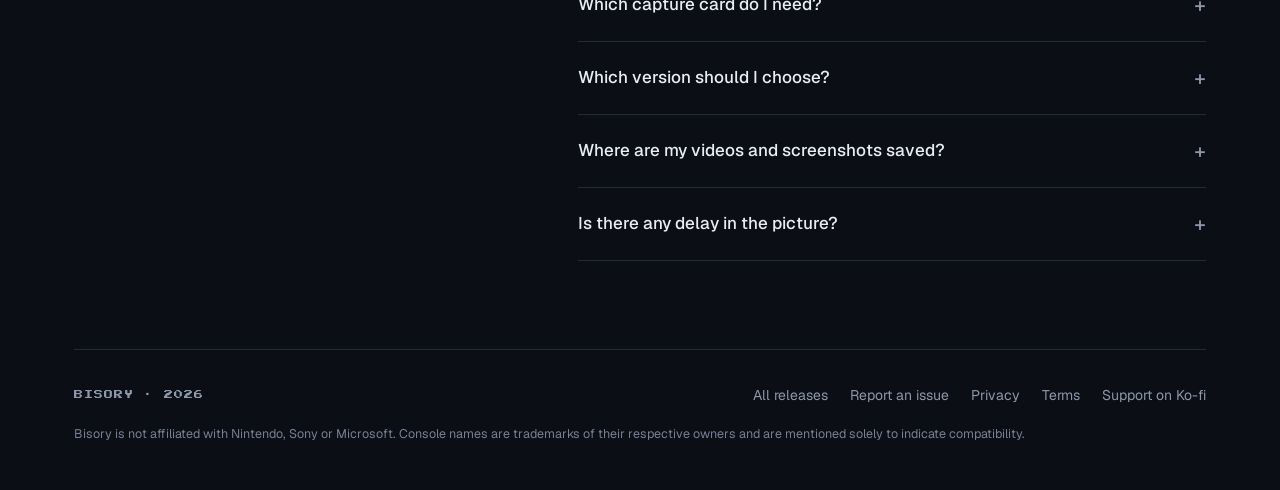
==== commit 3c501b67: "Bisory 1.7.3 en la portada Co-Authored-By: Claude Opus 5.5 <noreply@anthropic.com>" ====
--- a/docs/index.html
+++ b/docs/index.html
@@ -349,7 +349,7 @@
       </a>
       <p class="alt-dl">
         <span data-i18n="alt">Otras descargas:</span>
-        <a href="https://github.com/ylimecc/Bisory/releases/download/v1.7.2/Bisory-Setup-1.7.2.exe" title="Bisory-Setup-1.7.2.exe · 72 MB" data-i18n="dl1">instalador</a><span class="sep">·</span><a href="https://github.com/ylimecc/Bisory/releases/download/v1.7.2/Bisory-Portable-1.7.2.exe" title="Bisory-Portable-1.7.2.exe · 72 MB" data-i18n="dl2">versión portátil</a><span class="sep">·</span><span class="mono">v1.7.2</span>
+        <a href="https://github.com/ylimecc/Bisory/releases/download/v1.7.3/Bisory-Setup-1.7.3.exe" title="Bisory-Setup-1.7.3.exe · 72 MB" data-i18n="dl1">instalador</a><span class="sep">·</span><a href="https://github.com/ylimecc/Bisory/releases/download/v1.7.3/Bisory-Portable-1.7.3.exe" title="Bisory-Portable-1.7.3.exe · 72 MB" data-i18n="dl2">versión portátil</a><span class="sep">·</span><span class="mono">v1.7.3</span>
       </p>
       <ul class="trust">
         <li><svg viewBox="0 0 24 24" fill="none" stroke="currentColor" stroke-width="2" stroke-linecap="round" stroke-linejoin="round" aria-hidden="true"><path d="M20 6 9 17l-5-5"/></svg><span data-i18n="tr1">Sin registro</span></li>
